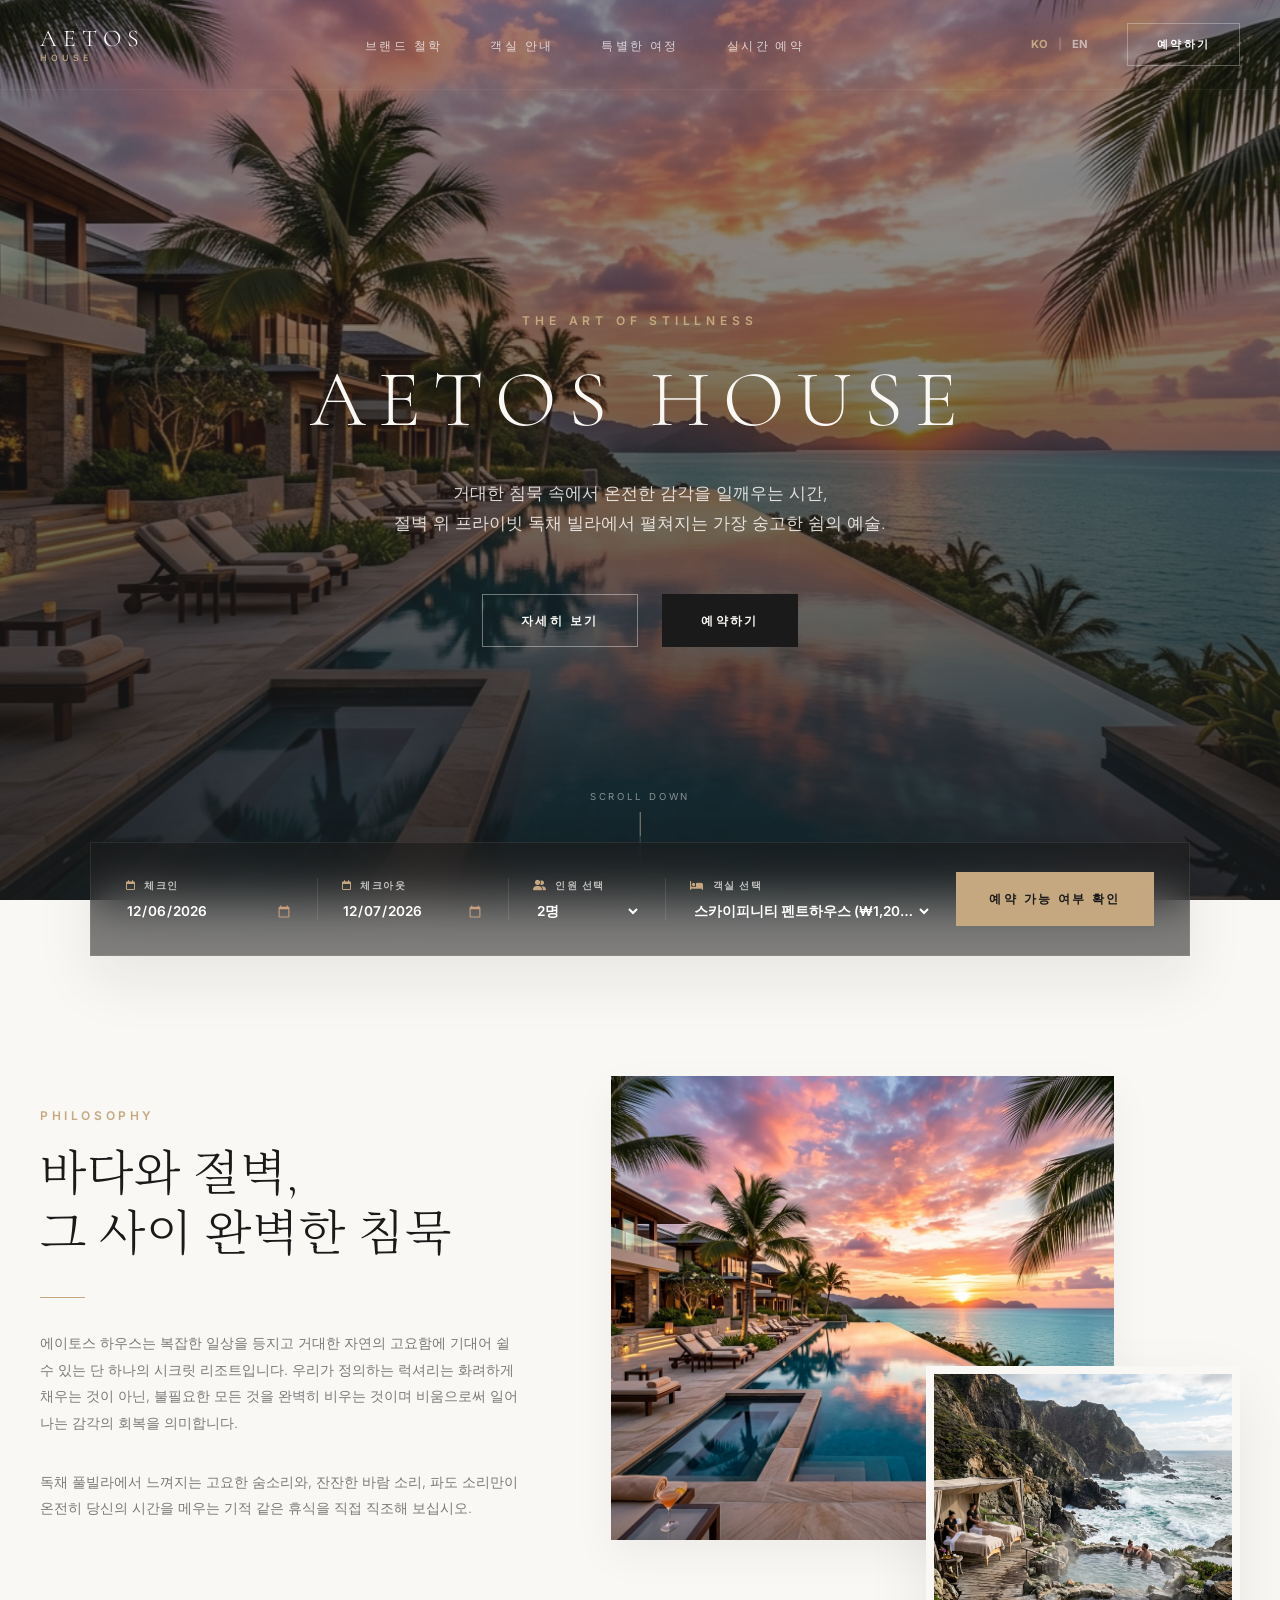
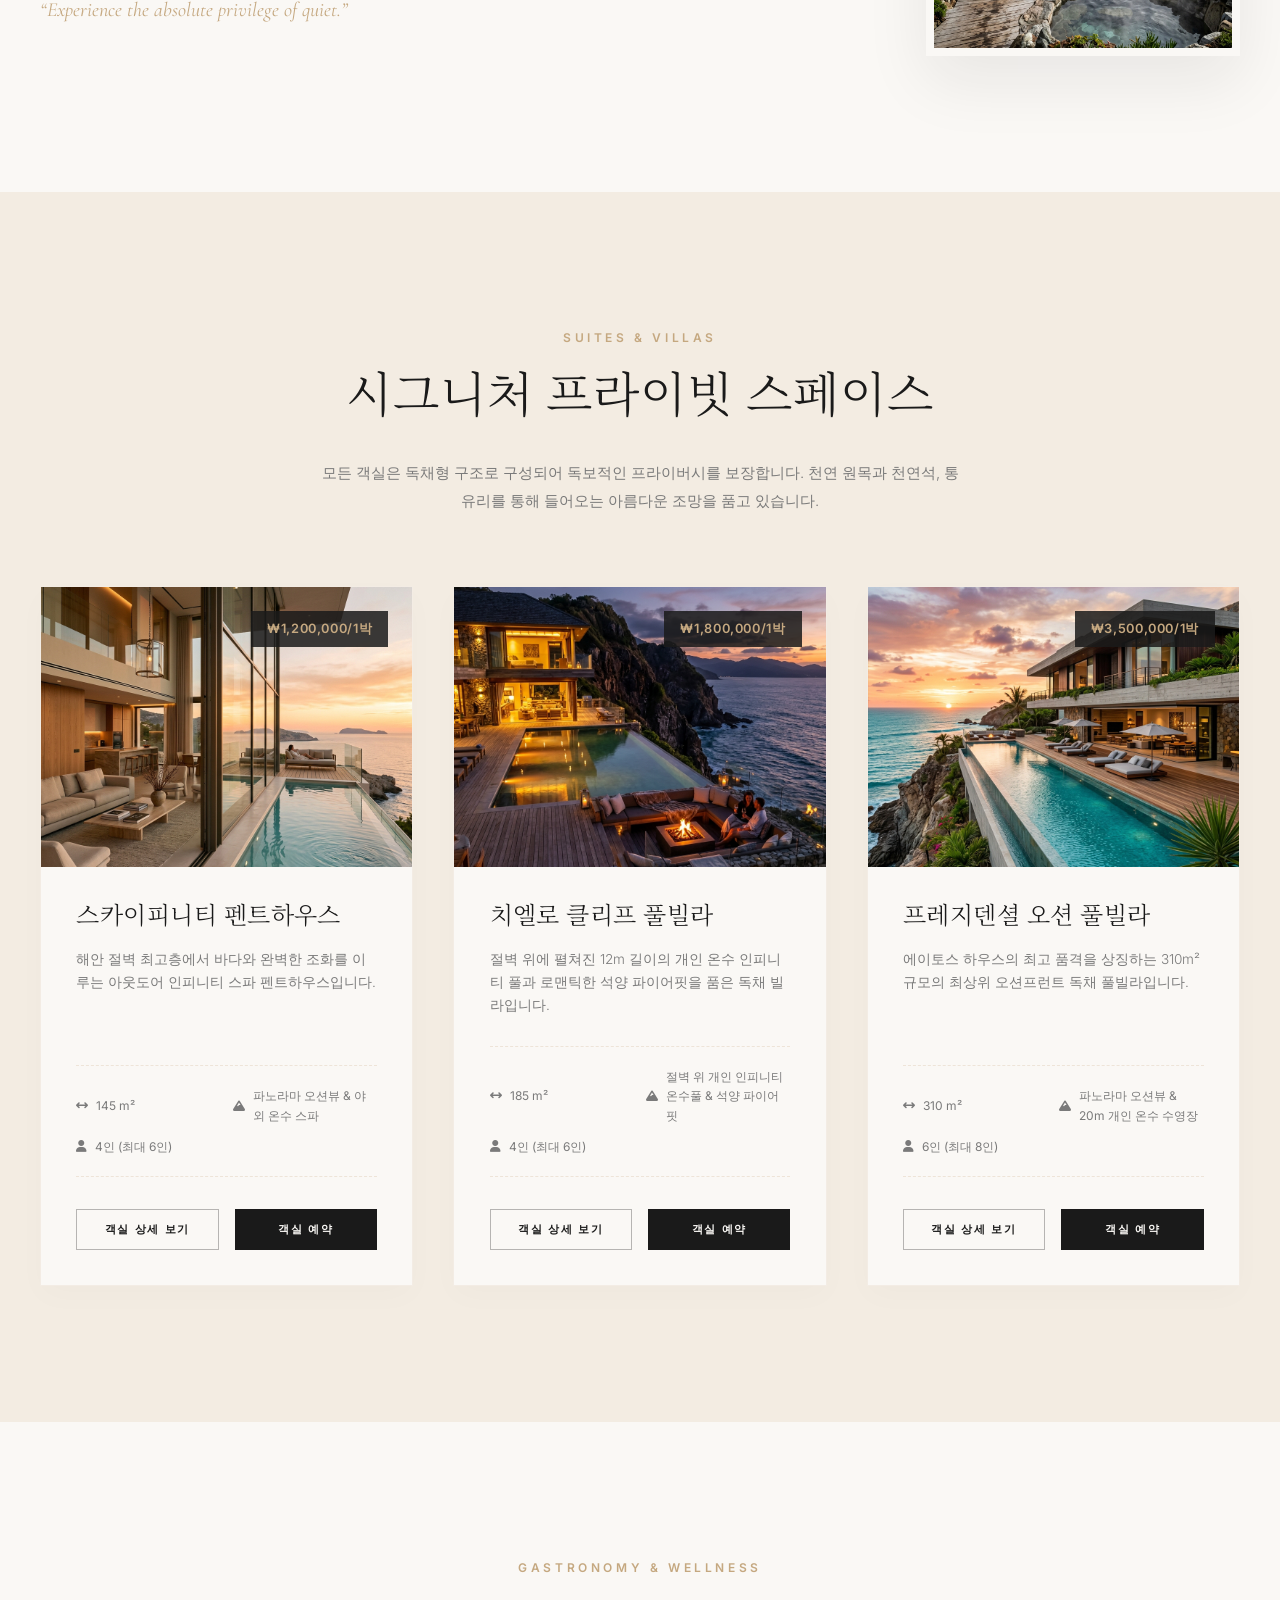
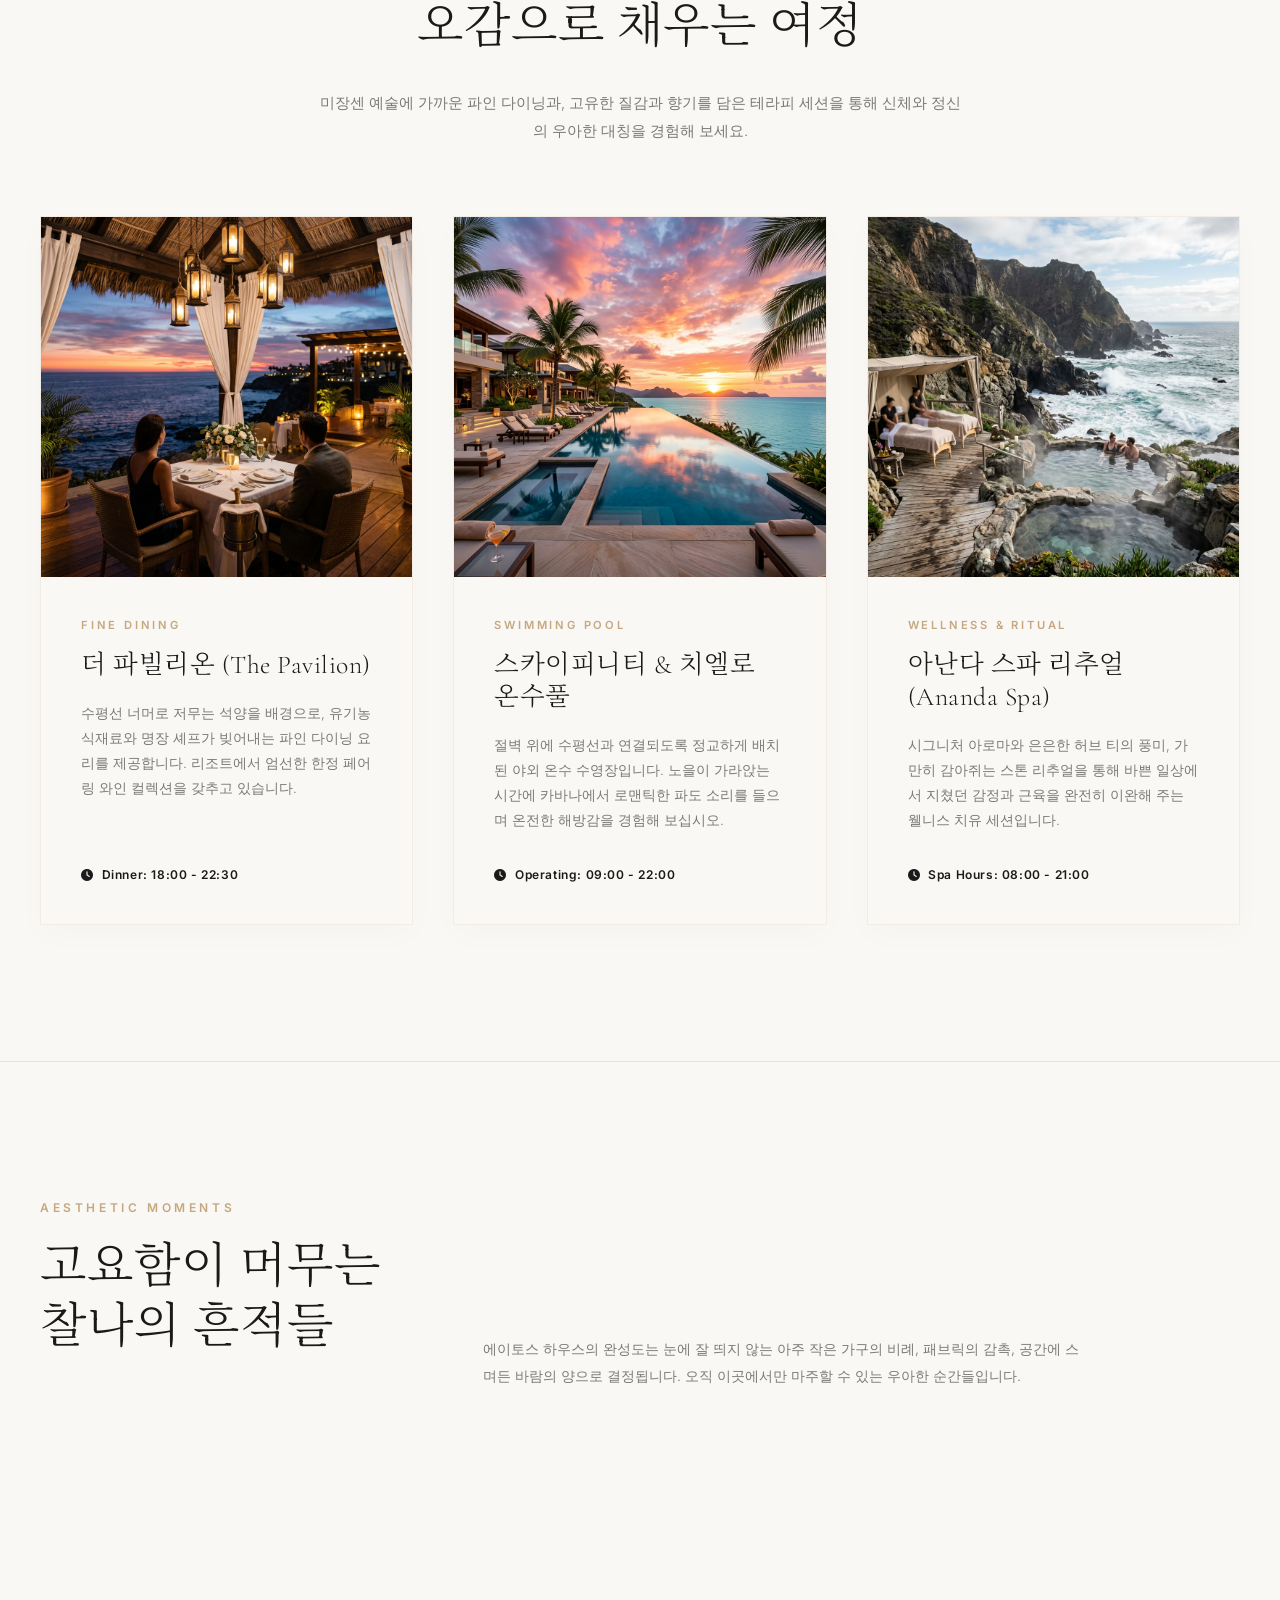
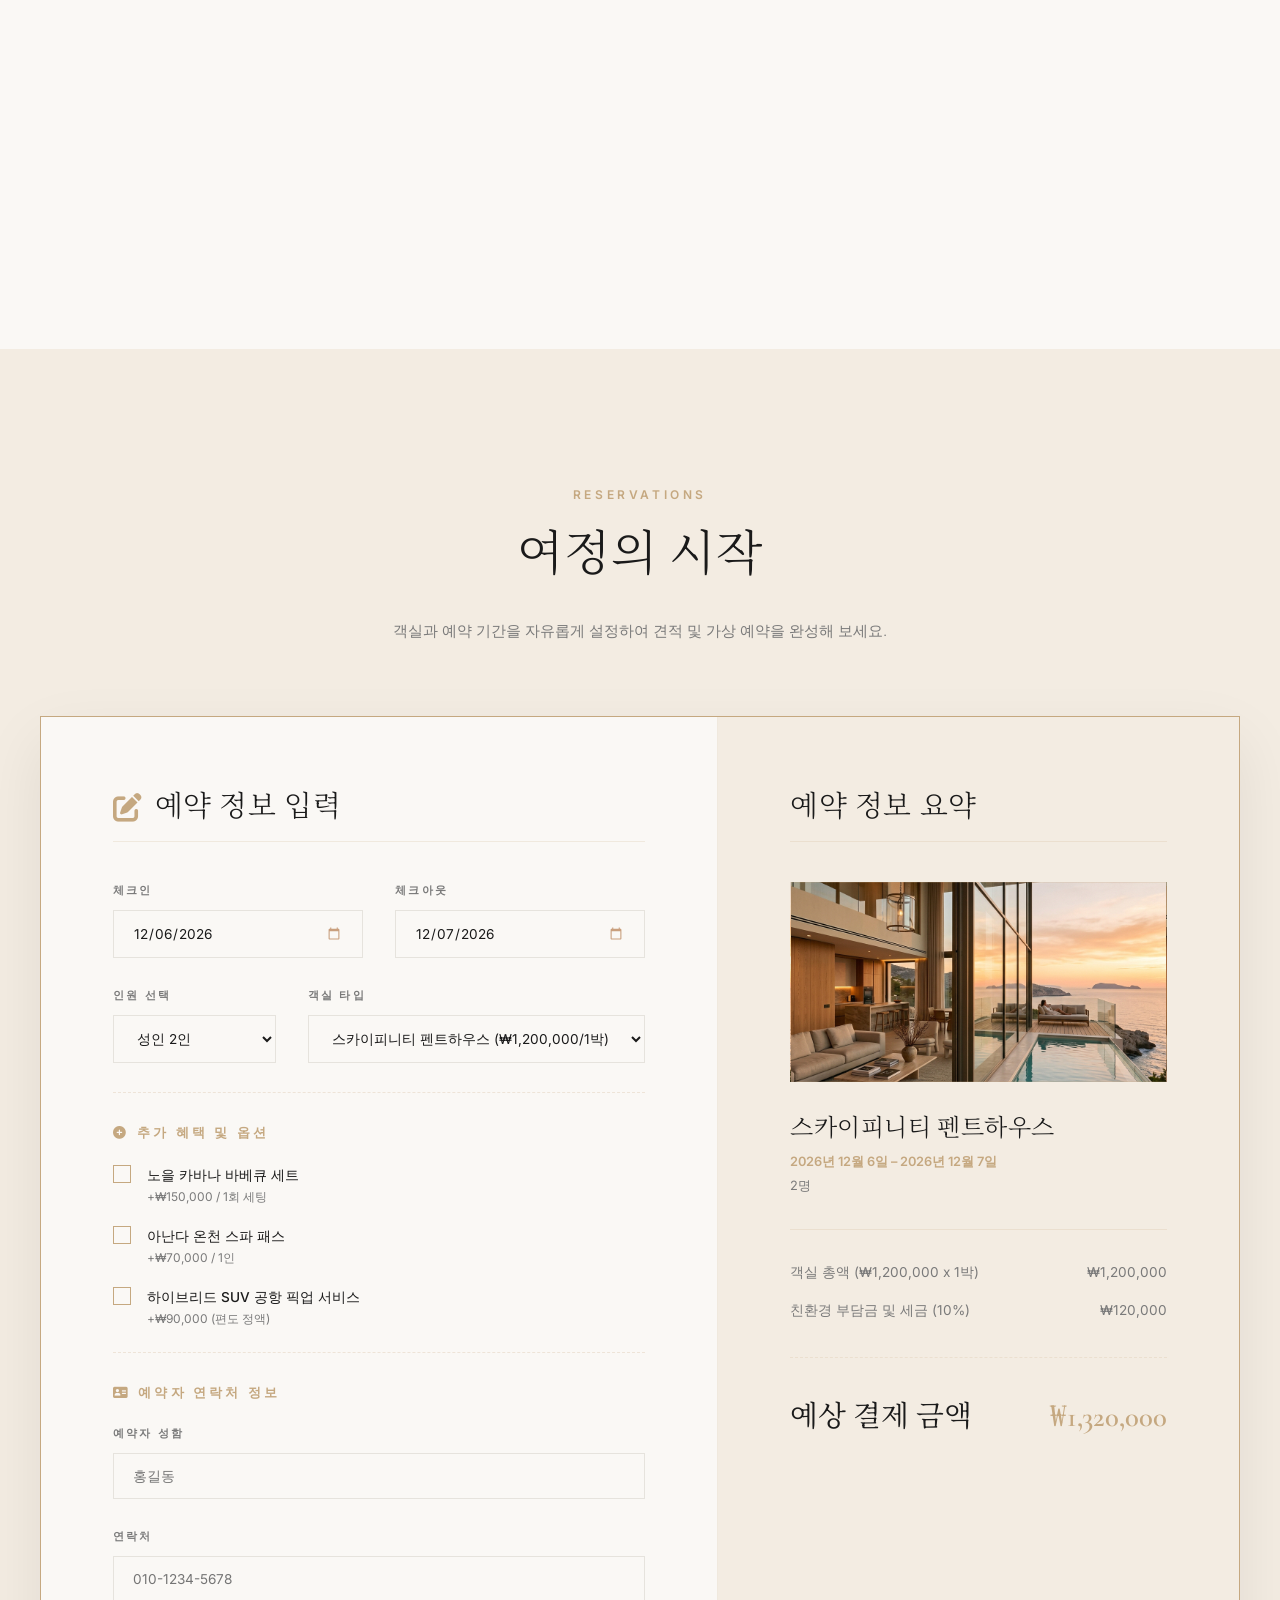
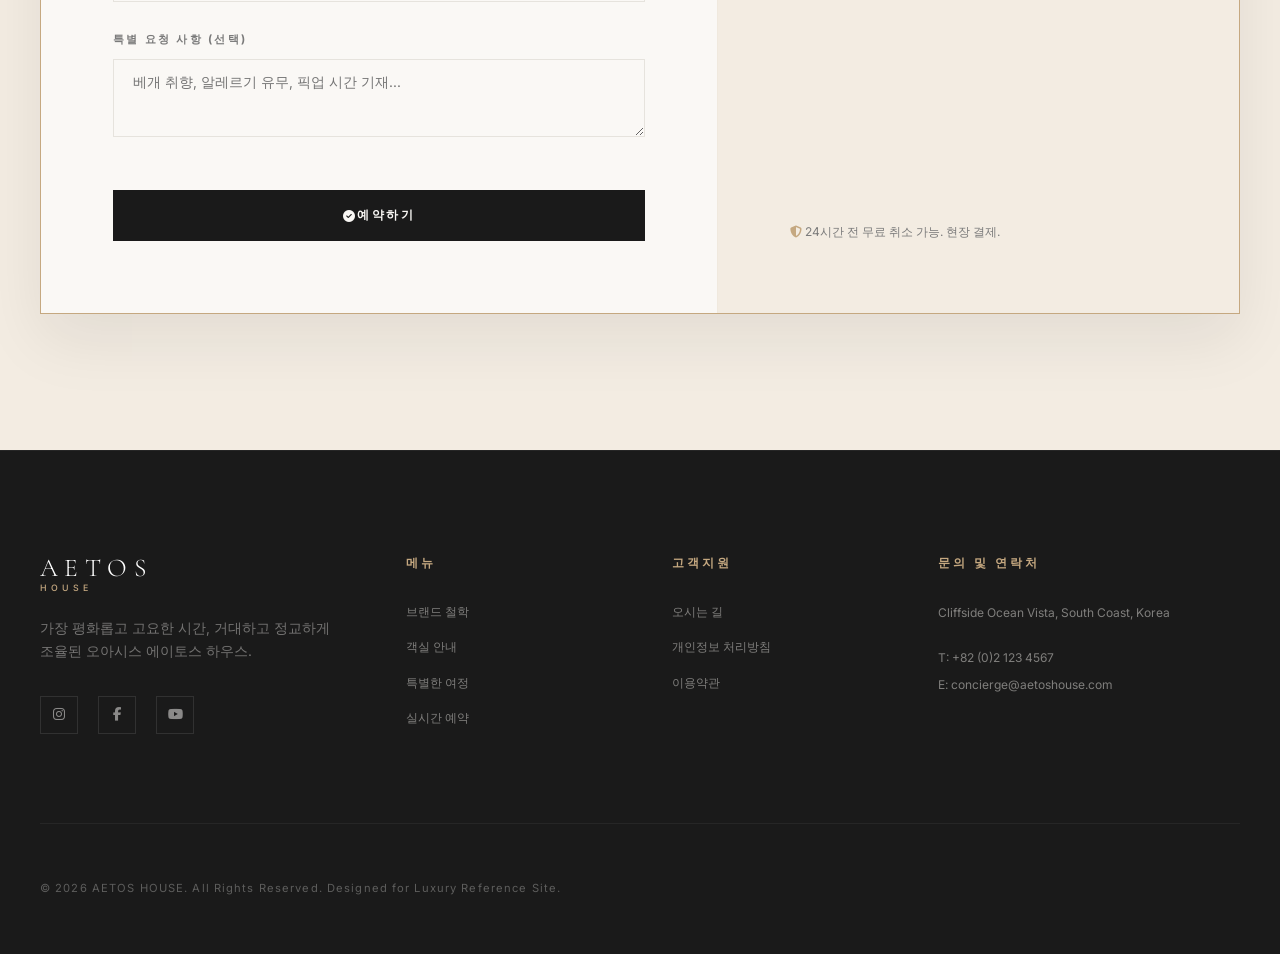
==== index.html @ 384c9c4a "feat: 에이토스 하우스 & 리조트 풀빌라 리뉴얼 소스 코드 업로드" ====
<!DOCTYPE html>
<html lang="ko">
<head>
    <meta charset="UTF-8">
    <meta name="viewport" content="width=device-width, initial-scale=1.0">
    <title>AETOS HOUSE — The Art of Stillness</title>
    
    <!-- Meta Descriptions for SEO -->
    <meta name="description" id="seo-meta-desc" content="바다와 절벽 사이 완벽한 고요를 담은 리조트 에이토스 하우스. 프라이빗 온수 인피니티 풀빌라에서 당신만의 특별한 힐링 여정을 계획해 보세요.">
    <meta name="keywords" content="에이토스 하우스, aetos house, 풀빌라 리조트, 오션뷰 펜션, 인피니티 풀빌라, 온수 수영장, 감성 리조트, 스파 리조트">
    
    <!-- Open Graph Meta Tags -->
    <meta property="og:title" id="og-title-tag" content="AETOS HOUSE — The Art of Stillness">
    <meta property="og:description" id="og-desc-tag" content="거대한 침묵 속에서 온전한 감각을 일깨우는 시간, 절벽 위 프라이빗 독채 풀빌라에서 펼쳐지는 가장 숭고한 쉼의 예술.">
    <meta property="og:type" content="website">
    <meta property="og:image" content="assets/hero.png">
    
    <!-- Google Fonts: Cormorant Garamond (luxury serif), Noto Serif KR (elegant Korean serif), Inter (sharp UI sans-serif) -->
    <link rel="preconnect" href="https://fonts.googleapis.com">
    <link rel="preconnect" href="https://fonts.gstatic.com" crossorigin>
    <link href="https://fonts.googleapis.com/css2?family=Cormorant+Garamond:ital,wght@0,300;0,400;0,500;0,600;1,300;1,400&family=Noto+Serif+KR:wght@200;300;400;500;600&family=Inter:wght@300;400;500;600;700&display=swap" rel="stylesheet">
    
    <!-- FontAwesome for Icons -->
    <link rel="stylesheet" href="https://cdnjs.cloudflare.com/ajax/libs/font-awesome/6.5.1/css/all.min.css">
    
    <!-- External stylesheet -->
    <link rel="stylesheet" href="styles.css">
</head>
<body class="bg-pearl text-charcoal font-sans overflow-x-hidden">
    
    <!-- Floating Luxury Header (GNB) -->
    <header id="main-header" class="header">
        <div class="header-container">
            <!-- Brand Logo -->
            <a href="#" class="logo-link" id="nav-logo">
                <span class="logo-text-top">AETOS</span>
                <span class="logo-text-bottom">HOUSE</span>
            </a>
            
            <!-- Desktop Menu -->
            <nav class="nav-menu" id="nav-menu-desktop">
                <ul class="nav-list">
                    <li><a href="#philosophy" class="nav-link" id="link-about" data-i18n="nav-about">Philosophy</a></li>
                    <li><a href="#suites" class="nav-link" id="link-rooms" data-i18n="nav-rooms">Suites & Villas</a></li>
                    <li><a href="#experiences" class="nav-link" id="link-experiences" data-i18n="nav-experiences">Experiences</a></li>
                    <li><a href="#booking" class="nav-link" id="link-reserve" data-i18n="nav-reserve">Reservations</a></li>
                </ul>
            </nav>
            
            <!-- Header CTA & Hamburger -->
            <div class="header-cta">
                <!-- Language Switcher Desktop -->
                <div class="lang-switcher">
                    <button class="lang-btn active" data-lang="ko">KO</button>
                    <span class="lang-divider">|</span>
                    <button class="lang-btn" data-lang="en">EN</button>
                </div>
                
                <a href="#booking" class="btn btn-outline" id="header-book-btn" data-i18n="btn-book">Book Now</a>
                
                <button class="mobile-toggle-btn" id="mobile-menu-toggle" aria-label="Toggle navigation menu">
                    <span class="bar"></span>
                    <span class="bar"></span>
                    <span class="bar"></span>
                </button>
            </div>
        </div>
    </header>

    <!-- Mobile Navigation Drawer Overlay -->
    <div class="mobile-menu-overlay" id="mobile-menu-overlay">
        <button class="mobile-close-btn" id="mobile-menu-close" aria-label="Close menu">&times;</button>
        <nav class="mobile-nav">
            <ul class="mobile-nav-list">
                <li><a href="#philosophy" class="mobile-nav-link" data-i18n="nav-about">Philosophy</a></li>
                <li><a href="#suites" class="mobile-nav-link" data-i18n="nav-rooms">Suites & Villas</a></li>
                <li><a href="#experiences" class="mobile-nav-link" data-i18n="nav-experiences">Experiences</a></li>
                <li><a href="#booking" class="mobile-nav-link" data-i18n="nav-reserve">Reservations</a></li>
            </ul>
            <div class="mobile-menu-footer">
                <!-- Language Switcher Mobile -->
                <div class="lang-switcher margin-bottom-md">
                    <button class="lang-btn active" data-lang="ko">KO</button>
                    <span class="lang-divider">|</span>
                    <button class="lang-btn" data-lang="en">EN</button>
                </div>
                <a href="#booking" class="btn btn-primary btn-full" id="mobile-book-btn" data-i18n="btn-book">Book Now</a>
                <p class="mobile-contact-info">concierge@aetoshouse.com<br>+82 (0)2 123 4567</p>
            </div>
        </nav>
    </div>

    <main>
        <!-- Hero Section -->
        <section id="hero" class="hero-section">
            <div class="hero-bg-wrapper">
                <video autoplay loop muted playsinline poster="assets/hero.png" class="hero-video" id="hero-bg-video">
                    <source src="assets/video.mp4" type="video/mp4">
                </video>
                <div class="hero-overlay"></div>
            </div>
            <div class="hero-content text-center reveal">
                <span class="hero-tagline" data-i18n="hero-tagline">The Art of Stillness</span>
                <h1 class="hero-title" id="main-title" data-i18n="hero-title">AETOS HOUSE</h1>
                <p class="hero-subtitle" data-i18n="hero-subtitle">거대한 침묵 속에서 온전한 감각을 일깨우는 시간,<br>절벽 위 프라이빗 독채 빌라에서 펼쳐지는 가장 숭고한 쉼의 예술.</p>
                <div class="hero-actions">
                    <a href="#philosophy" class="btn btn-outline" id="hero-explore-btn" data-i18n="hero-explore">Explore</a>
                    <a href="#booking" class="btn btn-primary" id="hero-book-btn" data-i18n="btn-book">Book Now</a>
                </div>
            </div>

            <!-- Quick Booking Bar (Glassmorphic) -->
            <div class="quick-booking-bar reveal delay-2">
                <form id="quick-booking-form" class="quick-booking-form">
                    <div class="booking-field">
                        <label for="quick-checkin"><i class="fa-regular fa-calendar"></i> <span data-i18n="label-checkin">Check-in</span></label>
                        <input type="date" id="quick-checkin" required>
                    </div>
                    <div class="booking-field border-left">
                        <label for="quick-checkout"><i class="fa-regular fa-calendar"></i> <span data-i18n="label-checkout">Check-out</span></label>
                        <input type="date" id="quick-checkout" required>
                    </div>
                    <div class="booking-field border-left">
                        <label for="quick-guests"><i class="fa-solid fa-user-group"></i> <span data-i18n="label-guests">Guests</span></label>
                        <select id="quick-guests">
                            <option value="1">1 Guest</option>
                            <option value="2" selected>2 Guests</option>
                            <option value="3">3 Guests</option>
                            <option value="4">4 Guests</option>
                        </select>
                    </div>
                    <div class="booking-field border-left">
                        <label for="quick-room"><i class="fa-solid fa-bed"></i> <span data-i18n="label-room-select">Select Suite</span></label>
                        <select id="quick-room">
                            <!-- Populated dynamically via app.js -->
                        </select>
                    </div>
                    <button type="submit" class="btn btn-gold btn-booking" id="quick-booking-submit">
                        <span data-i18n="btn-check-avail">Check Availability</span>
                    </button>
                </form>
            </div>
            
            <!-- Scroll Down Indicator -->
            <div class="hero-scroll-indicator">
                <span data-i18n="scroll-down">Scroll Down</span>
                <div class="scroll-line">
                    <div class="scroll-bounce"></div>
                </div>
            </div>
        </section>

        <!-- Brand Philosophy Section -->
        <section id="philosophy" class="section philosophy-section">
            <div class="container">
                <div class="grid-2-col-asymmetric">
                    <!-- Text Column -->
                    <div class="about-text reveal">
                        <span class="section-tag" data-i18n="about-tag">Philosophy</span>
                        <h2 class="section-title" data-i18n="about-title">바다와 절벽,<br>그 사이 완벽한 침묵</h2>
                        <div class="section-divider"></div>
                        <p class="about-desc" data-i18n="about-desc1">
                            에이토스 하우스는 복잡한 일상을 등지고 거대한 자연의 고요함에 기대어 쉴 수 있는 단 하나의 시크릿 리조트입니다. 우리가 정의하는 럭셔리는 화려하게 채우는 것이 아닌, 불필요한 모든 것을 완벽히 비우는 것이며 비움으로써 일어나는 감각의 회복을 의미합니다.
                        </p>
                        <p class="about-desc" data-i18n="about-desc2">
                            독채 풀빌라에서 느껴지는 고요한 숨소리와, 잔잔한 바람 소리, 파도 소리만이 온전히 당신의 시간을 메우는 기적 같은 휴식을 직접 직조해 보십시오.
                        </p>
                        <div class="pt-4">
                            <span class="philosophical-quote" data-i18n="philosophical-quote">“Experience the absolute privilege of quiet.”</span>
                        </div>
                    </div>
                    
                    <!-- Visual Stack Column -->
                    <div class="about-visual reveal delay-2">
                        <div class="asymmetric-image-grid">
                            <div class="asymmetric-img-main" style="background-image: url('assets/hero.png');" aria-label="Aetos House Ocean Pool View"></div>
                            <div class="asymmetric-img-sub" style="background-image: url('assets/spa.png');" aria-label="Aetos House Ritual Tub"></div>
                        </div>
                    </div>
                </div>
            </div>
        </section>

        <!-- Suites & Villas Showcase Section -->
        <section id="suites" class="section suites-section">
            <div class="container">
                <div class="section-header text-center reveal">
                    <span class="section-tag" data-i18n="rooms-tag">Suites & Villas</span>
                    <h2 class="section-title" data-i18n="rooms-title">시그니처 프라이빗 스페이스</h2>
                    <p class="section-subtitle" data-i18n="rooms-subtitle">모든 객실은 독채형 구조로 구성되어 독보적인 프라이버시를 보장합니다. 천연 원목과 천연석, 통유리를 통해 들어오는 아름다운 조망을 품고 있습니다.</p>
                </div>
                
                <div class="grid-3-col reveal delay-2" id="rooms-cards-grid">
                    <!-- Room Cards are rendered dynamically in app.js depending on language selection -->
                </div>
            </div>
        </section>

        <!-- Room Detail Modal -->
        <div class="modal-overlay" id="room-modal">
            <div class="modal-card">
                <button class="modal-close-btn" id="room-modal-close" aria-label="Close modal">&times;</button>
                <div class="modal-grid">
                    <div class="modal-visual" id="modal-room-image"></div>
                    <div class="modal-content">
                        <div class="modal-header">
                            <span class="modal-tag" data-i18n="modal-tag">객실 세부 정보</span>
                            <h3 class="modal-title" id="modal-room-name">스위트 이름</h3>
                            <div class="modal-price" id="modal-room-price">KRW 0 / Night</div>
                        </div>
                        <div class="modal-body">
                            <p class="modal-description" id="modal-room-desc">객실 상세 설명...</p>
                            
                            <h4 class="modal-subheading" data-i18n="modal-subhead-specs">객실 사양</h4>
                            <div class="modal-specs-grid">
                                <div class="spec-item"><span class="spec-label" data-i18n="spec-size">크기:</span> <span id="modal-room-size">0 m²</span></div>
                                <div class="spec-item"><span class="spec-label" data-i18n="spec-view">전망:</span> <span id="modal-room-view">오션뷰</span></div>
                                <div class="spec-item"><span class="spec-label" data-i18n="spec-occ">최대 인원:</span> <span id="modal-room-occupancy">2인</span></div>
                                <div class="spec-item"><span class="spec-label" data-i18n="spec-beds">침대:</span> <span id="modal-room-beds">킹베드 1개</span></div>
                            </div>

                            <h4 class="modal-subheading" data-i18n="modal-subhead-amenities">기본 포함 어메니티</h4>
                            <ul class="modal-amenities-list" id="modal-room-amenities">
                                <!-- Dynamic Amenities -->
                            </ul>
                        </div>
                        <div class="modal-footer">
                            <button class="btn btn-outline" id="modal-close-action" data-i18n="btn-back-list">목록으로</button>
                            <button class="btn btn-primary" id="modal-book-action" data-i18n="btn-select-book">선택 및 예약</button>
                        </div>
                    </div>
                </div>
            </div>
        </div>

        <!-- Dining & Wellness (Experiences) Section -->
        <section id="experiences" class="section experiences-section">
            <div class="container">
                <div class="section-header text-center reveal">
                    <span class="section-tag" data-i18n="exp-tag">Gastronomy & Wellness</span>
                    <h2 class="section-title" data-i18n="exp-title">오감으로 채우는 여정</h2>
                    <p class="section-subtitle" data-i18n="exp-subtitle">미장센 예술에 가까운 파인 다이닝과, 고유한 질감과 향기를 담은 테라피 세션을 통해 신체와 정신의 우아한 대칭을 경험해 보세요.</p>
                </div>
                
                <div class="grid-3-col reveal delay-2">
                    <!-- Experience 1: Fine Dining -->
                    <div class="experience-card">
                        <div class="experience-img-wrapper">
                            <div class="experience-img" style="background-image: url('assets/dining.png');"></div>
                        </div>
                        <div class="experience-content">
                            <span class="exp-tag" data-i18n="exp1-tag">Fine Dining</span>
                            <h3 class="exp-title" data-i18n="exp1-title">더 파빌리온 (The Pavilion)</h3>
                            <p class="exp-desc" data-i18n="exp1-desc">수평선 너머로 저무는 석양을 배경으로, 유기농 식재료와 명장 셰프가 빚어내는 파인 다이닝 요리를 제공합니다. 리조트에서 엄선한 한정 페어링 와인 컬렉션을 갖추고 있습니다.</p>
                            <span class="exp-detail"><i class="fa-solid fa-clock"></i> <span data-i18n="exp1-hours">Dinner: 18:00 - 22:30</span></span>
                        </div>
                    </div>

                    <!-- Experience 2: Outdoor Heated Pool -->
                    <div class="experience-card">
                        <div class="experience-img-wrapper">
                            <div class="experience-img" style="background-image: url('assets/hero.png');"></div>
                        </div>
                        <div class="experience-content">
                            <span class="exp-tag" data-i18n="exp2-tag">SWIMMING POOL</span>
                            <h3 class="exp-title" data-i18n="exp2-title">스카이피니티 & 치엘로 온수풀</h3>
                            <p class="exp-desc" data-i18n="exp2-desc">절벽 위에 수평선과 연결되도록 정교하게 배치된 heated 야외 온수 수영장입니다. 노을이 가라앉는 시간에 카바나에서 로맨틱한 파도 소리를 들으며 온전한 해방감을 경험해 보십시오.</p>
                            <span class="exp-detail"><i class="fa-solid fa-clock"></i> <span data-i18n="exp2-hours">Operating: 09:00 - 22:00</span></span>
                        </div>
                    </div>

                    <!-- Experience 3: Wellness Spa -->
                    <div class="experience-card">
                        <div class="experience-img-wrapper">
                            <div class="experience-img" style="background-image: url('assets/spa.png');"></div>
                        </div>
                        <div class="experience-content">
                            <span class="exp-tag" data-i18n="exp3-tag">Wellness & Ritual</span>
                            <h3 class="exp-title" data-i18n="exp3-title">아난다 스파 리추얼 (Ananda Spa)</h3>
                            <p class="exp-desc" data-i18n="exp3-desc">시그니처 아로마와 은은한 허브 티의 풍미, 가만히 감아쥐는 스톤 리추얼을 통해 바쁜 일상에서 지쳤던 감정과 근육을 완전히 이완해 주는 웰니스 치유 세션입니다.</p>
                            <span class="exp-detail"><i class="fa-solid fa-clock"></i> <span data-i18n="exp3-hours">Spa Hours: 08:00 - 21:00</span></span>
                        </div>
                    </div>
                </div>
            </div>
        </section>

        <!-- Brand Aesthetic Grid -->
        <section class="section aesthetic-section">
            <div class="container">
                <div class="grid-2-col-header reveal">
                    <div>
                        <span class="section-tag" data-i18n="aest-tag">Aesthetic Moments</span>
                        <h3 class="section-title font-serif font-light" data-i18n="aest-title">고요함이 머무는 찰나의 흔적들</h3>
                    </div>
                    <div>
                        <p class="aesthetic-header-desc" data-i18n="aest-desc">
                            에이토스 하우스의 완성도는 눈에 잘 띄지 않는 아주 작은 가구의 비례, 패브릭의 감촉, 공간에 스며든 바람의 양으로 결정됩니다. 오직 이곳에서만 마주할 수 있는 우아한 순간들입니다.
                        </p>
                    </div>
                </div>

                <div class="aesthetic-grid reveal">
                    <div class="aesthetic-img-item" style="background-image: url('https://images.unsplash.com/photo-1513694203232-719a280e022f?auto=format&fit=crop&w=500&q=80');" aria-label="Linen Details"></div>
                    <div class="aesthetic-img-item offset-y" style="background-image: url('https://images.unsplash.com/photo-1507652313519-d4e9174996dd?auto=format&fit=crop&w=500&q=80');" aria-label="Calm stone pool surface"></div>
                    <div class="aesthetic-img-item" style="background-image: url('https://images.unsplash.com/photo-1615485290382-441e4d049cb5?auto=format&fit=crop&w=500&q=80');" aria-label="Warm organic ceramics"></div>
                    <div class="aesthetic-img-item offset-y" style="background-image: url('https://images.unsplash.com/photo-1540555700478-4be289fbecef?auto=format&fit=crop&w=500&q=80');" aria-label="Golden light casting shadows"></div>
                </div>
            </div>
        </section>

        <!-- Reservation Simulator Section -->
        <section id="reservation" class="section reservation-section">
            <div class="container">
                <div class="section-header text-center reveal">
                    <span class="section-tag" data-i18n="reserve-tag">Reservations</span>
                    <h2 class="section-title" data-i18n="reserve-title">여정의 시작</h2>
                    <p class="section-subtitle" data-i18n="reserve-subtitle">객실과 예약 기간을 자유롭게 설정하여 견적 및 가상 예약을 완성해 보세요.</p>
                </div>

                <div class="reservation-card reveal delay-2">
                    <div class="reservation-grid" id="booking-flow-container">
                        <!-- Left Side Form -->
                        <div class="booking-form-pane">
                            <h3 class="pane-title"><i class="fa-solid fa-pen-to-square"></i> <span data-i18n="form-title">예약 정보 입력</span></h3>
                            <form id="main-booking-form">
                                <div class="form-row">
                                    <div class="form-group">
                                        <label for="book-checkin" data-i18n="label-checkin">Check-in Date</label>
                                        <input type="date" id="book-checkin" required>
                                    </div>
                                    <div class="form-group">
                                        <label for="book-checkout" data-i18n="label-checkout">Check-out Date</label>
                                        <input type="date" id="book-checkout" required>
                                    </div>
                                </div>
                                <div class="form-row">
                                    <div class="form-group">
                                        <label for="book-guests" data-i18n="label-guests">Guests Count</label>
                                        <select id="book-guests">
                                            <!-- Dynamically populated in app.js -->
                                        </select>
                                    </div>
                                    <div class="form-group">
                                        <label for="book-room" data-i18n="label-room-type">Suites Option</label>
                                        <select id="book-room">
                                            <!-- Dynamically populated in app.js -->
                                        </select>
                                    </div>
                                </div>

                                <hr class="form-divider">
                                
                                <h4 class="form-section-title"><i class="fa-solid fa-circle-plus"></i> <span data-i18n="form-subhead-addons">추가 혜택 및 옵션</span></h4>
                                <div class="enhancements-list">
                                    <label class="checkbox-container">
                                        <input type="checkbox" id="add-dining" value="150"> <!-- Cabana BBQ flat 150,000 KRW -->
                                        <span class="checkmark"></span>
                                        <div>
                                            <span class="enhance-name" data-i18n="addon-dining-name">노을 카바나 바베큐 세트</span>
                                            <span class="enhance-price" data-i18n="addon-dining-price">+₩150,000 / 1회 세팅</span>
                                        </div>
                                    </label>
                                    <label class="checkbox-container">
                                        <input type="checkbox" id="add-spa" value="70"> <!-- Spa pass 70,000 KRW per guest -->
                                        <span class="checkmark"></span>
                                        <div>
                                            <span class="enhance-name" data-i18n="addon-spa-name">아난다 온천 스파 패스</span>
                                            <span class="enhance-price" data-i18n="addon-spa-price">+₩70,000 / 1인</span>
                                        </div>
                                    </label>
                                    <label class="checkbox-container">
                                        <input type="checkbox" id="add-transfer" value="90"> <!-- Transfer 90,000 KRW flat -->
                                        <span class="checkmark"></span>
                                        <div>
                                            <span class="enhance-name" data-i18n="addon-transfer-name">하이브리드 SUV 공항 픽업 서비스</span>
                                            <span class="enhance-price" data-i18n="addon-transfer-price">+₩90,000 (편도 정액)</span>
                                        </div>
                                    </label>
                                </div>

                                <hr class="form-divider">

                                <h4 class="form-section-title"><i class="fa-solid fa-address-card"></i> <span data-i18n="form-subhead-contact">예약자 연락처 정보</span></h4>
                                <div class="form-group">
                                    <label for="book-name" data-i18n="label-name">Contact Name</label>
                                    <input type="text" id="book-name" placeholder="홍길동" required>
                                </div>
                                <div class="form-group">
                                    <label for="book-phone" data-i18n="label-phone">Phone Number</label>
                                    <input type="tel" id="book-phone" placeholder="010-1234-5678" required>
                                </div>
                                <div class="form-group">
                                    <label for="book-requests" data-i18n="label-requests">Special Requests (Optional)</label>
                                    <textarea id="book-requests" rows="3" placeholder="알레르기 유무, 픽업 시간 기재..."></textarea>
                                </div>
                                
                                <button type="submit" class="btn btn-primary btn-full margin-top-md" id="booking-submit-btn">
                                    <i class="fa-solid fa-circle-check"></i> <span data-i18n="btn-request-book">Confirm Reservation Stay</span>
                                </button>
                            </form>
                        </div>
                        
                        <!-- Right Side Summary Card -->
                        <div class="booking-summary-pane" id="booking-summary-panel">
                            <h3 class="pane-title" data-i18n="summary-title">예약 정보 요약</h3>
                            <div class="summary-room-preview" id="summary-room-img" style="background-image: url('assets/room1.png');"></div>
                            
                            <div class="summary-details">
                                <h4 class="summary-room-name" id="summary-room-title">스위트 이름</h4>
                                <p class="summary-dates" id="summary-display-dates">체크인 및 체크아웃 날짜를 선택해 주세요</p>
                                <p class="summary-guests" id="summary-display-guests">2명</p>
                            </div>

                            <hr class="summary-divider">

                            <div class="pricing-breakdown font-sans font-light">
                                <div class="price-row">
                                    <span id="price-label-nights">객실 총액 (₩3,500,000 x 1박)</span>
                                    <span id="price-value-nights">₩3,500,000</span>
                                </div>
                                <div class="price-row" id="row-dining-cost" style="display: none;">
                                    <span data-i18n="addon-dining-short">노을 카바나 바베큐</span>
                                    <span id="val-dining-cost">₩0</span>
                                </div>
                                <div class="price-row" id="row-spa-cost" style="display: none;">
                                    <span data-i18n="addon-spa-short">아난다 스파 패스</span>
                                    <span id="val-spa-cost">₩0</span>
                                </div>
                                <div class="price-row" id="row-transfer-cost" style="display: none;">
                                    <span data-i18n="addon-transfer-short">공항 SUV 서비스</span>
                                    <span id="val-transfer-cost">₩0</span>
                                </div>
                                <div class="price-row">
                                    <span data-i18n="summary-tax-label">Eco-Resort Levy & Tax (10%)</span>
                                    <span id="price-value-tax">₩350,000</span>
                                </div>
                                <hr class="summary-divider-sub">
                                <div class="price-row total-row">
                                    <span data-i18n="summary-total-label">Estimated Total Price</span>
                                    <span id="price-value-total">₩3,850,000</span>
                                </div>
                            </div>
                            
                            <div class="summary-footer-notice">
                                <p><i class="fa-solid fa-shield-halved"></i> <span data-i18n="summary-cancel-policy">24시간 전 무료 취소 가능. 현장 결제.</span></p>
                            </div>
                        </div>
                    </div>

                    <!-- Loader View -->
                    <div class="booking-loading-pane" id="booking-loading-panel" style="display: none;">
                        <div class="spinner-container">
                            <div class="spa-spinner"></div>
                            <h3 class="loading-message" data-i18n="load-title">객실 예약 가능 여부 확인 중...</h3>
                            <p class="loading-desc" data-i18n="load-desc">에이토스 하우스의 최고급 친환경 안식처를 확보하고 있습니다.</p>
                        </div>
                    </div>

                    <!-- Booking Success screen (Modal Ticket Style) -->
                    <div class="booking-success-pane" id="booking-success-panel" style="display: none;">
                        <div class="success-header text-center">
                            <div class="success-icon-wrapper">
                                <i class="fa-solid fa-hotel"></i>
                            </div>
                            <h3 class="success-title" data-i18n="success-title">RESERVATION CONFIRMED</h3>
                            <p class="success-subtitle" data-i18n="success-subtitle">고귀한 쉼의 여정이 확정되었습니다.</p>
                        </div>
                        
                        <div class="receipt-card">
                            <div class="receipt-header">
                                <div>
                                    <span class="receipt-label" data-i18n="receipt-code-label">CONFIRMATION CODE</span>
                                    <span class="receipt-code" id="receipt-conf-code">AURA-2983-V</span>
                                </div>
                                <div class="text-right">
                                    <span class="receipt-label" data-i18n="receipt-status-label">STATUS</span>
                                    <span class="receipt-badge" data-i18n="receipt-status-val">확정됨</span>
                                </div>
                            </div>
                            
                            <div class="receipt-details">
                                <div class="receipt-item">
                                    <span class="receipt-label" data-i18n="label-name">Contact Name</span>
                                    <span class="receipt-val" id="receipt-guest-name">홍길동</span>
                                </div>
                                <div class="receipt-item">
                                    <span class="receipt-label" data-i18n="receipt-room-label">SANCTUARY</span>
                                    <span class="receipt-val" id="receipt-room-name">프레지덴셜 풀빌라</span>
                                </div>
                                <div class="receipt-item">
                                    <span class="receipt-label" data-i18n="label-checkin">Check-in</span>
                                    <span class="receipt-val" id="receipt-checkin">2026-06-12</span>
                                </div>
                                <div class="receipt-item">
                                    <span class="receipt-label" data-i18n="label-checkout">Check-out</span>
                                    <span class="receipt-val" id="receipt-checkout">2026-06-15</span>
                                </div>
                            </div>

                            <hr class="receipt-divider">

                            <div class="receipt-financials">
                                <div class="receipt-row">
                                    <span data-i18n="receipt-price-label">Total Price</span>
                                    <span class="receipt-total-val" id="receipt-total-cost">₩3,850,000</span>
                                </div>
                                <p class="receipt-disclaimer" id="receipt-success-disclaimer">기재하신 연락처로 컨시어지가 24시간 이내에 직접 디테일 플래닝을 위해 개별 전화를 드립니다. 결제는 퇴실 시 진행됩니다.</p>
                            </div>
                        </div>

                        <div class="success-actions text-center">
                            <button class="btn btn-outline" id="success-reset-btn" data-i18n="btn-new-reserve">새로 예약하기</button>
                            <button class="btn btn-primary" id="success-download-btn"><i class="fa-solid fa-download"></i> <span data-i18n="btn-save-receipt">영수증 저장</span></button>
                        </div>
                    </div>
                </div>
            </div>
        </section>
    </main>

    <!-- Footer -->
    <footer id="footer" class="footer">
        <div class="container">
            <div class="footer-grid">
                <!-- Branding column -->
                <div class="footer-brand-col">
                    <a href="#" class="logo-link logo-footer">
                        <span class="logo-text-top">AETOS</span>
                        <span class="logo-text-bottom">HOUSE</span>
                    </a>
                    <p class="footer-tagline" data-i18n="footer-tagline">가장 평화롭고 고요한 시간, 거대하고 정교하게 조율된 오아시스 에이토스 하우스.</p>
                    <div class="social-links">
                        <a href="#" aria-label="Instagram"><i class="fa-brands fa-instagram"></i></a>
                        <a href="#" aria-label="Facebook"><i class="fa-brands fa-facebook-f"></i></a>
                        <a href="#" aria-label="YouTube"><i class="fa-brands fa-youtube"></i></a>
                    </div>
                </div>

                <!-- Quick links column -->
                <div class="footer-links-col">
                    <h4 class="footer-title" data-i18n="footer-explore-title">Navigations</h4>
                    <ul class="footer-links">
                        <li><a href="#philosophy" data-i18n="nav-about">Philosophy</a></li>
                        <li><a href="#suites" data-i18n="nav-rooms">Suites & Villas</a></li>
                        <li><a href="#experiences" data-i18n="nav-experiences">Experiences</a></li>
                        <li><a href="#booking" data-i18n="nav-reserve">Reservations</a></li>
                    </ul>
                </div>

                <!-- Info links column -->
                <div class="footer-links-col">
                    <h4 class="footer-title" data-i18n="footer-info-title">Information</h4>
                    <ul class="footer-links">
                        <li><a href="#" data-i18n="policy-directions">오시는 길</a></li>
                        <li><a href="#" data-i18n="policy-privacy">개인정보 처리방침</a></li>
                        <li><a href="#" data-i18n="policy-terms">이용약관</a></li>
                    </ul>
                </div>

                <!-- Contact Info column -->
                <div class="footer-contact-col">
                    <h4 class="footer-title" data-i18n="footer-contact-title">Location & Contact</h4>
                    <address class="footer-address">
                        Cliffside Ocean Vista, South Coast, Korea
                    </address>
                    <p class="footer-tel">T: +82 (0)2 123 4567</p>
                    <p class="footer-email">E: concierge@aetoshouse.com</p>
                </div>
            </div>

            <hr class="footer-divider">

            <div class="footer-bottom">
                <p class="copyright" data-i18n="footer-copyright">© 2026 AETOS HOUSE. All Rights Reserved. Designed for Luxury Reference Site.</p>
            </div>
        </div>
    </footer>

    <!-- External script -->
    <script src="app.js"></script>
</body>
</html>
---- styles.css ----
/* ==========================================================================
   Design Tokens & CSS Variables (Aetos House Aesthetic)
   ========================================================================== */
:root {
    /* Color Palette */
    --color-primary-dark: #1a1a1a;     /* Elegant Charcoal Black */
    --color-primary-medium: #c5a880;   /* Signature Sand Gold */
    --color-primary-light: #faf8f5;    /* Pristine Pearl White */
    --color-gold: #c5a880;
    --color-gold-hover: #b0936c;
    --color-obsidian: #1a1a1a;
    --color-clay: #f3ece2;             /* Earthy warm clay */
    --color-white: #ffffff;
    --color-grey-light: #e6e3dd;
    --color-grey-medium: #7a7a7a;
    --color-red: #a94442;

    /* Typography */
    --font-serif: 'Cormorant Garamond', 'Noto Serif KR', Georgia, serif;
    --font-sans: 'Inter', system-ui, -apple-system, sans-serif;

    /* Transitions & Shadows */
    --transition-smooth: all 0.5s cubic-bezier(0.215, 0.610, 0.355, 1);
    --transition-quick: all 0.25s ease-out;
    --shadow-soft: 0 10px 30px rgba(26, 26, 26, 0.02);
    --shadow-medium: 0 15px 40px rgba(26, 26, 26, 0.05);
    --shadow-deep: 0 25px 60px rgba(26, 26, 26, 0.08);
    
    /* Layout */
    --max-width: 1280px;
    --header-height: 90px;
}

/* ==========================================================================
   Base & Reset Styles
   ========================================================================== */
*, *::before, *::after {
    box-sizing: border-box;
    margin: 0;
    padding: 0;
}

html {
    scroll-behavior: smooth;
    font-size: 16px;
    -webkit-font-smoothing: antialiased;
}

body {
    font-family: var(--font-sans);
    background-color: var(--color-primary-light);
    color: var(--color-obsidian);
    line-height: 1.6;
    overflow-x: hidden;
}

h1, h2, h3, h4, h5, h6 {
    font-family: var(--font-serif);
    font-weight: 300; /* Luxury thin weight */
    line-height: 1.25;
    letter-spacing: 0.02em;
}

a {
    color: inherit;
    text-decoration: none;
    transition: var(--transition-quick);
}

img {
    max-width: 100%;
    height: auto;
    display: block;
}

ul {
    list-style: none;
}

/* Custom Sleek Scrollbar */
::-webkit-scrollbar {
    width: 6px;
}
::-webkit-scrollbar-track {
    background: var(--color-primary-light);
}
::-webkit-scrollbar-thumb {
    background: var(--color-gold);
    border-radius: 3px;
}

/* Screen reader helper */
.sr-only {
    position: absolute;
    width: 1px;
    height: 1px;
    padding: 0;
    margin: -1px;
    overflow: hidden;
    clip: rect(0, 0, 0, 0);
    border: 0;
}

/* Utilities */
.margin-top-md { margin-top: 1.5rem; }
.margin-bottom-md { margin-bottom: 1.5rem; }
.text-center { text-align: center; }
.text-right { text-align: right; }
.pt-4 { padding-top: 1rem; }

/* ==========================================================================
   Layout Containers & Grid Layouts
   ========================================================================== */
.container {
    max-width: var(--max-width);
    margin: 0 auto;
    padding: 0 2.5rem;
}

.section {
    padding: 8.5rem 0;
}

.grid-2-col {
    display: grid;
    grid-template-columns: repeat(2, 1fr);
    gap: 4.5rem;
    align-items: center;
}

.grid-2-col-asymmetric {
    display: grid;
    grid-template-columns: 1fr 1.3fr;
    gap: 5.5rem;
    align-items: center;
}

.grid-3-col {
    display: grid;
    grid-template-columns: repeat(3, 1fr);
    gap: 2.5rem;
}

/* ==========================================================================
   Buttons & General Components
   ========================================================================== */
.btn {
    display: inline-flex;
    align-items: center;
    justify-content: center;
    padding: 1rem 2.4rem;
    font-family: var(--font-sans);
    font-size: 0.75rem;
    font-weight: 600;
    text-transform: uppercase;
    letter-spacing: 0.2em;
    border-radius: 0; /* Strict square corners for luxury look */
    border: 1px solid transparent;
    cursor: pointer;
    transition: var(--transition-smooth);
}

.btn-primary {
    background-color: var(--color-primary-dark);
    color: var(--color-primary-light);
    border-color: var(--color-primary-dark);
}

.btn-primary:hover {
    background-color: var(--color-gold);
    color: var(--color-primary-dark);
    border-color: var(--color-gold);
}

.btn-outline {
    background-color: transparent;
    border-color: rgba(26, 26, 26, 0.3);
    color: var(--color-primary-dark);
}

.btn-outline:hover {
    background-color: var(--color-gold);
    border-color: var(--color-gold);
    color: var(--color-primary-light);
}

.btn-gold {
    background-color: var(--color-gold);
    color: var(--color-primary-dark);
    font-weight: 700;
}

.btn-gold:hover {
    background-color: var(--color-gold-hover);
    color: var(--color-white);
}

.btn-sm {
    padding: 0.75rem 1.6rem;
    font-size: 0.7rem;
    letter-spacing: 0.15em;
}

.btn-full {
    width: 100%;
}

/* Section Header Styles */
.section-tag {
    display: block;
    font-size: 0.75rem;
    font-weight: 600;
    color: var(--color-gold);
    text-transform: uppercase;
    letter-spacing: 0.3em;
    margin-bottom: 1.25rem;
}

.section-title {
    font-size: 3rem;
    color: var(--color-primary-dark);
    margin-bottom: 2rem;
    font-weight: 300;
    font-family: var(--font-serif);
}

.section-subtitle {
    font-size: 0.95rem;
    line-height: 1.8;
    color: var(--color-grey-medium);
    max-width: 650px;
    margin: 0 auto 4.5rem auto;
    font-weight: 300;
}

.section-divider {
    width: 45px;
    height: 1px;
    background-color: var(--color-gold);
    margin-bottom: 2rem;
}

/* ==========================================================================
   Header & Navigation
   ========================================================================== */
.header {
    position: fixed;
    top: 0;
    left: 0;
    width: 100%;
    height: var(--header-height);
    background-color: transparent;
    border-bottom: 1px solid rgba(255, 255, 255, 0.05);
    z-index: 100;
    transition: var(--transition-smooth);
}

.header.scrolled {
    background-color: rgba(250, 248, 245, 0.96);
    height: 75px;
    box-shadow: 0 4px 30px rgba(0, 0, 0, 0.03);
    border-bottom: 1px solid rgba(197, 168, 128, 0.2);
}

.header-container {
    max-width: var(--max-width);
    height: 100%;
    margin: 0 auto;
    padding: 0 2.5rem;
    display: flex;
    align-items: center;
    justify-content: space-between;
}

.logo-link {
    display: flex;
    flex-direction: column;
    align-items: flex-start;
    color: var(--color-white);
    line-height: 1;
    transition: var(--transition-smooth);
}

.logo-text-top {
    font-family: var(--font-serif);
    font-size: 1.5rem;
    letter-spacing: 0.25em;
    font-weight: 300;
}

.logo-text-bottom {
    font-family: var(--font-sans);
    font-size: 0.55rem;
    letter-spacing: 0.45em;
    font-weight: 500;
    color: var(--color-gold);
    margin-top: 3px;
}

.header.scrolled .logo-link {
    color: var(--color-primary-dark);
}

.nav-list {
    display: flex;
    gap: 3rem;
}

.nav-link {
    color: rgba(255, 255, 255, 0.75);
    font-size: 0.75rem;
    font-weight: 500;
    letter-spacing: 0.2em;
    text-transform: uppercase;
    padding: 0.5rem 0;
    position: relative;
    transition: var(--transition-smooth);
}

.nav-link::after {
    content: '';
    position: absolute;
    bottom: 0;
    left: 0;
    width: 0;
    height: 1px;
    background-color: var(--color-gold);
    transition: var(--transition-quick);
}

.nav-link:hover {
    color: var(--color-white);
}

.header.scrolled .nav-link {
    color: rgba(26, 26, 26, 0.7);
}

.header.scrolled .nav-link:hover {
    color: var(--color-primary-dark);
}

.nav-link:hover::after {
    width: 100%;
}

.header-cta {
    display: flex;
    align-items: center;
    gap: 2rem;
}

/* Language Switcher */
.lang-switcher {
    display: inline-flex;
    align-items: center;
    gap: 0.2rem;
    font-size: 0.75rem;
    font-weight: 700;
    color: rgba(255, 255, 255, 0.55);
    transition: var(--transition-smooth);
}

.header.scrolled .lang-switcher {
    color: rgba(26, 26, 26, 0.45);
}

.lang-btn {
    background: transparent;
    border: none;
    color: inherit;
    cursor: pointer;
    font-family: var(--font-sans);
    padding: 0.25rem 0.4rem;
    font-size: 0.7rem;
    letter-spacing: 0.05em;
    font-weight: 700;
    transition: var(--transition-quick);
}

.lang-btn:hover {
    color: var(--color-white);
}

.header.scrolled .lang-btn:hover {
    color: var(--color-primary-dark);
}

.lang-btn.active {
    color: var(--color-gold) !important;
}

.lang-divider {
    color: rgba(255, 255, 255, 0.2);
    font-size: 0.7rem;
    user-select: none;
}

.header.scrolled .lang-divider {
    color: rgba(26, 26, 26, 0.15);
}

.header-cta .btn {
    padding: 0.75rem 1.8rem;
    font-size: 0.7rem;
    border-color: rgba(255, 255, 255, 0.3);
    background-color: transparent;
    color: var(--color-white);
}

.header-cta .btn:hover {
    background-color: var(--color-gold);
    border-color: var(--color-gold);
    color: var(--color-primary-dark);
}

.header.scrolled .header-cta .btn {
    border-color: rgba(26, 26, 26, 0.2);
    color: var(--color-primary-dark);
}

.header.scrolled .header-cta .btn:hover {
    background-color: var(--color-gold);
    border-color: var(--color-gold);
}

/* Mobile Toggle Hamburger */
.mobile-toggle-btn {
    display: none;
    flex-direction: column;
    justify-content: space-between;
    width: 22px;
    height: 15px;
    background: transparent;
    border: none;
    cursor: pointer;
    z-index: 150;
}

.mobile-toggle-btn .bar {
    width: 100%;
    height: 1.5px;
    background-color: var(--color-white);
    transition: var(--transition-quick);
}

.header.scrolled .mobile-toggle-btn .bar {
    background-color: var(--color-primary-dark);
}

/* Mobile Navigation Overlay Menu */
.mobile-menu-overlay {
    position: fixed;
    top: 0;
    left: 0;
    width: 100%;
    height: 100%;
    background-color: var(--color-primary-dark);
    z-index: 200;
    display: flex;
    flex-direction: column;
    justify-content: center;
    align-items: center;
    opacity: 0;
    visibility: hidden;
    transition: var(--transition-smooth);
}

.mobile-menu-overlay.open {
    opacity: 1;
    visibility: visible;
}

.mobile-close-btn {
    position: absolute;
    top: 2rem;
    right: 2rem;
    background: transparent;
    border: none;
    color: var(--color-primary-light);
    font-size: 2.5rem;
    cursor: pointer;
    line-height: 1;
}

.mobile-nav-list {
    display: flex;
    flex-direction: column;
    align-items: center;
    gap: 2.5rem;
    margin-bottom: 4rem;
}

.mobile-nav-link {
    color: var(--color-white);
    font-family: var(--font-serif);
    font-size: 2.25rem;
    letter-spacing: 0.05em;
    font-weight: 300;
}

.mobile-nav-link:hover {
    color: var(--color-gold);
}

.mobile-menu-footer {
    display: flex;
    flex-direction: column;
    align-items: center;
    gap: 2rem;
    text-align: center;
}

.mobile-contact-info {
    color: var(--color-grey-medium);
    font-size: 0.8rem;
    letter-spacing: 0.15em;
}

/* ==========================================================================
   Hero Section
   ========================================================================== */
.hero-section {
    position: relative;
    height: 100vh;
    min-height: 700px;
    display: flex;
    flex-direction: column;
    justify-content: center;
    align-items: center;
    padding-top: var(--header-height);
}

/* Ken burns visual background */
.hero-bg-wrapper {
    position: absolute;
    top: 0;
    left: 0;
    width: 100%;
    height: 100%;
    overflow: hidden;
    z-index: -1;
}

.hero-video {
    width: 100%;
    height: 100%;
    object-fit: cover;
    position: absolute;
    top: 0;
    left: 0;
    transform: scale(1);
    animation: kenburns 20s ease-out forwards;
}

@keyframes kenburns {
    0% { transform: scale(1.0); }
    100% { transform: scale(1.06); }
}

.hero-overlay {
    position: absolute;
    top: 0;
    left: 0;
    width: 100%;
    height: 100%;
    background: linear-gradient(rgba(26, 26, 26, 0.4), rgba(26, 26, 26, 0.8));
}

.hero-content {
    max-width: 850px;
    color: var(--color-primary-light);
    padding: 0 2rem;
    margin-bottom: 2rem;
}

.hero-tagline {
    font-size: 0.75rem;
    font-weight: 600;
    letter-spacing: 0.4em;
    color: var(--color-gold);
    display: block;
    margin-bottom: 1.5rem;
    text-transform: uppercase;
}

.hero-title {
    font-size: 5rem;
    font-weight: 300;
    line-height: 1.15;
    margin-bottom: 2rem;
    letter-spacing: 0.15em;
    font-family: var(--font-serif);
}

.hero-subtitle {
    font-size: 1.05rem;
    font-weight: 300;
    line-height: 1.8;
    color: rgba(250, 248, 245, 0.85);
    margin-bottom: 3.5rem;
    max-width: 700px;
    margin-left: auto;
    margin-right: auto;
}

.hero-actions {
    display: flex;
    gap: 1.5rem;
    justify-content: center;
}

.hero-actions .btn-outline {
    border-color: rgba(250, 248, 245, 0.4);
    color: var(--color-primary-light);
}

.hero-actions .btn-outline:hover {
    background-color: var(--color-primary-light);
    color: var(--color-primary-dark);
    border-color: var(--color-primary-light);
}

/* Scroll down indicator */
.hero-scroll-indicator {
    position: absolute;
    bottom: 2.5rem;
    left: 50%;
    transform: translateX(-50%);
    display: flex;
    flex-direction: column;
    align-items: center;
    color: rgba(250, 248, 245, 0.5);
    font-size: 0.6rem;
    letter-spacing: 0.3em;
    text-transform: uppercase;
}

.hero-scroll-indicator span {
    margin-bottom: 0.5rem;
}

.scroll-line {
    width: 1px;
    height: 48px;
    background-color: rgba(250, 248, 245, 0.2);
    position: relative;
    overflow: hidden;
}

.scroll-bounce {
    position: absolute;
    top: 0;
    left: 0;
    width: 100%;
    height: 50%;
    background-color: var(--color-gold);
    animation: bounce 2s infinite ease-in-out;
}

@keyframes bounce {
    0%, 100% { transform: translateY(-100%); }
    50% { transform: translateY(100%); }
}

/* Glassmorphic Quick Booking Bar */
.quick-booking-bar {
    position: absolute;
    bottom: -3.5rem;
    left: 50%;
    transform: translateX(-50%);
    width: 90%;
    max-width: 1100px;
    background: rgba(26, 26, 26, 0.55);
    backdrop-filter: blur(25px);
    -webkit-backdrop-filter: blur(25px);
    border: 1px solid rgba(255, 255, 255, 0.08);
    box-shadow: var(--shadow-deep);
    padding: 1.8rem 2.2rem;
    z-index: 10;
}

.quick-booking-form {
    display: grid;
    grid-template-columns: 1fr 1fr 0.8fr 1.6fr auto;
    gap: 1.5rem;
    align-items: center;
    width: 100%;
}

.booking-field {
    display: flex;
    flex-direction: column;
    gap: 0.5rem;
    min-width: 0;
}

.booking-field label {
    font-size: 0.65rem;
    font-weight: 700;
    text-transform: uppercase;
    letter-spacing: 0.15em;
    color: rgba(250, 248, 245, 0.7);
    white-space: nowrap;
    overflow: hidden;
    text-overflow: ellipsis;
}

.booking-field label i {
    margin-right: 4px;
    color: var(--color-gold);
}

.booking-field input,
.booking-field select {
    background: transparent;
    border: none;
    font-family: var(--font-sans);
    font-size: 0.85rem;
    font-weight: 600;
    color: var(--color-white);
    outline: none;
    cursor: pointer;
    width: 100%;
    max-width: 100%;
    text-overflow: ellipsis;
    white-space: nowrap;
}

.booking-field select option {
    background-color: var(--color-primary-dark);
    color: var(--color-white);
}

.booking-field input[type="date"]::-webkit-calendar-picker-indicator {
    filter: invert(74%) sepia(12%) saturate(1005%) hue-rotate(345deg) brightness(89%) contrast(85%);
    cursor: pointer;
}

.quick-booking-bar .btn-booking {
    padding: 1.1rem 2rem;
    font-size: 0.75rem;
    height: 100%;
}

.quick-booking-bar .border-left {
    border-left: 1px solid rgba(255, 255, 255, 0.1);
    padding-left: 1.5rem;
}

/* ==========================================================================
   Philosophy Section (Asymmetric Storytelling)
   ========================================================================== */
.philosophy-section {
    padding-top: 11rem; /* spacing for overlapping quick booking bar */
    background-color: var(--color-primary-light);
}

.about-desc {
    color: var(--color-grey-medium);
    font-size: 0.9rem;
    line-height: 1.85;
    margin-bottom: 2rem;
    font-weight: 300;
}

.philosophical-quote {
    font-family: var(--font-serif);
    font-style: italic;
    font-size: 1.25rem;
    color: var(--color-gold);
    display: block;
    margin-top: 1.5rem;
}

/* Asymmetric Image stack */
.asymmetric-image-grid {
    position: relative;
    height: 580px;
    width: 100%;
}

.asymmetric-img-main {
    position: absolute;
    top: 0;
    left: 0;
    width: 80%;
    height: 80%;
    background-size: cover;
    background-position: center;
    box-shadow: var(--shadow-medium);
}

.asymmetric-img-sub {
    position: absolute;
    bottom: 0;
    right: 0;
    width: 50%;
    height: 50%;
    background-size: cover;
    background-position: center;
    border: 8px solid var(--color-primary-light);
    box-shadow: var(--shadow-deep);
}

/* ==========================================================================
   Rooms & Suites Section
   ========================================================================== */
.suites-section {
    background-color: var(--color-clay);
}

.room-card {
    background-color: var(--color-primary-light);
    box-shadow: var(--shadow-soft);
    border: 1px solid rgba(197, 168, 128, 0.15);
    display: flex;
    flex-direction: column;
    overflow: hidden;
    position: relative;
    transition: var(--transition-smooth);
}

.room-card:hover {
    transform: translateY(-8px);
    box-shadow: var(--shadow-deep);
    border-color: rgba(197, 168, 128, 0.4);
}

.room-img-container {
    position: relative;
    height: 280px;
    overflow: hidden;
}

.room-img {
    width: 100%;
    height: 100%;
    background-size: cover;
    background-position: center;
    transition: transform 1.5s cubic-bezier(0.215, 0.610, 0.355, 1);
}

.room-card:hover .room-img {
    transform: scale(1.06);
}

.room-price-tag {
    position: absolute;
    top: 1.5rem;
    right: 1.5rem;
    background-color: rgba(26, 26, 26, 0.85);
    color: var(--color-gold);
    padding: 0.5rem 1rem;
    font-family: var(--font-sans);
    font-size: 0.8rem;
    font-weight: 600;
    letter-spacing: 0.05em;
    z-index: 2;
}

.room-card-content {
    padding: 2.2rem;
    display: flex;
    flex-direction: column;
    flex-grow: 1;
}

.room-name {
    font-size: 1.5rem;
    color: var(--color-primary-dark);
    margin-bottom: 1rem;
    font-family: var(--font-serif);
}

.room-summary {
    color: var(--color-grey-medium);
    font-size: 0.85rem;
    line-height: 1.7;
    margin-bottom: 1.8rem;
    flex-grow: 1;
    font-weight: 300;
}

.room-quick-amenities {
    display: grid;
    grid-template-columns: repeat(2, 1fr);
    gap: 0.75rem;
    padding: 1.25rem 0;
    border-top: 1px dashed rgba(197, 168, 128, 0.25);
    border-bottom: 1px dashed rgba(197, 168, 128, 0.25);
    margin-bottom: 2rem;
}

.room-quick-amenities li {
    font-size: 0.75rem;
    font-weight: 400;
    color: var(--color-grey-medium);
    display: flex;
    align-items: center;
    gap: 0.5rem;
}

.room-quick-amenities li strong {
    font-weight: 600;
    color: var(--color-primary-dark);
}

.room-actions-row {
    display: flex;
    gap: 1rem;
}

.room-actions-row .btn {
    flex: 1;
    font-size: 0.7rem;
    padding: 0.75rem 1rem;
    letter-spacing: 0.15em;
}

/* ==========================================================================
   Room Detail Modal Window
   ========================================================================== */
.modal-overlay {
    position: fixed;
    top: 0;
    left: 0;
    width: 100%;
    height: 100%;
    background-color: rgba(26, 26, 26, 0.8);
    backdrop-filter: blur(12px);
    -webkit-backdrop-filter: blur(12px);
    z-index: 300;
    display: flex;
    justify-content: center;
    align-items: center;
    padding: 2rem;
    opacity: 0;
    visibility: hidden;
    transition: var(--transition-smooth);
}

.modal-overlay.open {
    opacity: 1;
    visibility: visible;
}

.modal-card {
    background-color: var(--color-primary-light);
    width: 100%;
    max-width: 1050px;
    max-height: 90vh;
    overflow-y: auto;
    position: relative;
    box-shadow: var(--shadow-deep);
    border: 1px solid var(--color-gold);
}

.modal-close-btn {
    position: absolute;
    top: 1.5rem;
    right: 1.8rem;
    font-size: 2.2rem;
    color: var(--color-white);
    background: transparent;
    border: none;
    cursor: pointer;
    line-height: 1;
    z-index: 10;
    text-shadow: 0 2px 10px rgba(0, 0, 0, 0.3);
    transition: var(--transition-quick);
}

.modal-close-btn:hover {
    color: var(--color-gold);
}

.modal-grid {
    display: grid;
    grid-template-columns: 1.15fr 1fr;
    min-height: 600px;
}

.modal-visual {
    background-size: cover;
    background-position: center;
    position: relative;
}

.modal-content {
    padding: 3.5rem;
    display: flex;
    flex-direction: column;
}

.modal-header {
    border-bottom: 1px solid var(--color-grey-light);
    padding-bottom: 1.8rem;
    margin-bottom: 1.8rem;
}

.modal-tag {
    font-size: 0.7rem;
    font-weight: 600;
    letter-spacing: 0.3em;
    color: var(--color-gold);
    text-transform: uppercase;
    display: block;
    margin-bottom: 0.5rem;
}

.modal-title {
    font-size: 2.2rem;
    color: var(--color-primary-dark);
    margin-bottom: 0.75rem;
    font-family: var(--font-serif);
}

.modal-price {
    font-family: var(--font-sans);
    font-weight: 600;
    font-size: 1.15rem;
    color: var(--color-gold);
}

.modal-body {
    flex-grow: 1;
    overflow-y: auto;
    margin-bottom: 2rem;
}

.modal-description {
    color: var(--color-grey-medium);
    font-size: 0.85rem;
    line-height: 1.75;
    margin-bottom: 2rem;
    font-weight: 300;
}

.modal-subheading {
    font-size: 0.8rem;
    font-weight: 700;
    text-transform: uppercase;
    letter-spacing: 0.2em;
    color: var(--color-primary-dark);
    margin-bottom: 1rem;
    border-bottom: 1px solid rgba(197, 168, 128, 0.2);
    padding-bottom: 0.5rem;
}

.modal-specs-grid {
    display: grid;
    grid-template-columns: 1fr 1fr;
    gap: 1rem;
    margin-bottom: 2rem;
}

.spec-item {
    font-size: 0.8rem;
    font-weight: 300;
}

.spec-label {
    font-weight: 600;
    color: var(--color-gold);
    margin-right: 5px;
}

.modal-amenities-list {
    display: grid;
    grid-template-columns: 1fr 1fr;
    gap: 0.75rem;
}

.modal-amenities-list li {
    font-size: 0.8rem;
    color: var(--color-grey-medium);
    display: flex;
    align-items: center;
    gap: 0.5rem;
    font-weight: 300;
}

.modal-amenities-list li i {
    color: var(--color-gold);
    font-size: 0.75rem;
}

.modal-footer {
    display: flex;
    gap: 1.5rem;
    border-top: 1px solid var(--color-grey-light);
    padding-top: 1.8rem;
}

.modal-footer .btn {
    flex: 1;
}

/* ==========================================================================
   Experiences Section (Dining & Wellness)
   ========================================================================== */
.experience-card {
    background-color: var(--color-primary-light);
    box-shadow: var(--shadow-soft);
    border: 1px solid rgba(197, 168, 128, 0.15);
    display: flex;
    flex-direction: column;
    overflow: hidden;
    height: 100%;
}

.experience-img-wrapper {
    position: relative;
    height: 360px;
    overflow: hidden;
}

.experience-img {
    width: 100%;
    height: 100%;
    background-size: cover;
    background-position: center;
    transition: transform 1.5s cubic-bezier(0.215, 0.610, 0.355, 1);
}

.experience-card:hover .experience-img {
    transform: scale(1.05);
}

.experience-content {
    padding: 2.5rem;
    display: flex;
    flex-direction: column;
    flex-grow: 1;
}

.exp-tag {
    font-size: 0.7rem;
    font-weight: 600;
    letter-spacing: 0.25em;
    color: var(--color-gold);
    margin-bottom: 0.85rem;
    display: block;
    text-transform: uppercase;
}

.exp-title {
    font-size: 1.6rem;
    color: var(--color-primary-dark);
    margin-bottom: 1.25rem;
    font-family: var(--font-serif);
}

.exp-desc {
    color: var(--color-grey-medium);
    font-size: 0.85rem;
    line-height: 1.85;
    margin-bottom: 2rem;
    flex-grow: 1;
    font-weight: 300;
}

.exp-detail {
    font-size: 0.75rem;
    font-weight: 600;
    color: var(--color-primary-dark);
    display: inline-flex;
    align-items: center;
    gap: 0.5rem;
    letter-spacing: 0.05em;
}

/* ==========================================================================
   Brand Aesthetic Grid (Editorial Details)
   ========================================================================== */
.aesthetic-section {
    border-top: 1px solid var(--color-grey-light);
    background-color: var(--color-primary-light);
}

.grid-2-col-header {
    display: grid;
    grid-template-columns: 1fr 2fr;
    gap: 4rem;
    align-items: flex-end;
    margin-bottom: 4.5rem;
}

.aesthetic-header-desc {
    color: var(--color-grey-medium);
    font-size: 0.9rem;
    line-height: 1.85;
    max-width: 600px;
    font-weight: 300;
}

.aesthetic-grid {
    display: grid;
    grid-template-columns: repeat(4, 1fr);
    gap: 1.5rem;
}

.aesthetic-img-item {
    height: 320px;
    background-size: cover;
    background-position: center;
    transition: var(--transition-smooth);
}

.aesthetic-img-item:hover {
    transform: scale(1.03);
}

.aesthetic-img-item.offset-y {
    margin-top: 2rem;
}

/* ==========================================================================
   Reservation Simulator Section
   ========================================================================== */
.reservation-section {
    background-color: var(--color-clay);
    color: var(--color-primary-dark);
}

.reservation-card {
    background-color: var(--color-primary-light);
    box-shadow: var(--shadow-deep);
    border: 1px solid var(--color-gold);
    position: relative;
    overflow: hidden;
}

.reservation-grid {
    display: grid;
    grid-template-columns: 1.3fr 1fr;
}

/* Left Form Pane */
.booking-form-pane {
    padding: 4.5rem;
    border-right: 1px solid rgba(197, 168, 128, 0.2);
}

.pane-title {
    font-size: 1.8rem;
    margin-bottom: 2.5rem;
    border-bottom: 1px solid rgba(197, 168, 128, 0.2);
    padding-bottom: 1rem;
    display: flex;
    align-items: center;
    gap: 0.75rem;
    font-family: var(--font-serif);
}

.pane-title i {
    color: var(--color-gold);
}

.form-row {
    display: grid;
    grid-template-columns: 1fr 1fr;
    gap: 2rem;
    margin-bottom: 1.8rem;
}

.form-group {
    display: flex;
    flex-direction: column;
    gap: 0.6rem;
    margin-bottom: 1.8rem;
}

.form-row .form-group {
    margin-bottom: 0;
}

.form-group label {
    font-size: 0.7rem;
    font-weight: 700;
    text-transform: uppercase;
    letter-spacing: 0.2em;
    color: var(--color-grey-medium);
}

.form-group input[type="text"],
.form-group input[type="email"],
.form-group input[type="tel"],
.form-group input[type="date"],
.form-group select,
.form-group textarea {
    background-color: transparent;
    border: 1px solid var(--color-grey-light);
    padding: 0.9rem 1.2rem;
    color: var(--color-primary-dark);
    font-family: var(--font-sans);
    font-size: 0.85rem;
    outline: none;
    transition: var(--transition-quick);
}

.form-group input:focus,
.form-group select:focus,
.form-group textarea:focus {
    border-color: var(--color-gold);
}

.form-group select option {
    background-color: var(--color-primary-light);
    color: var(--color-primary-dark);
}

.form-group input[type="date"]::-webkit-calendar-picker-indicator {
    filter: invert(74%) sepia(12%) saturate(1005%) hue-rotate(345deg) brightness(89%) contrast(85%);
    cursor: pointer;
}

.form-divider {
    border: none;
    border-top: 1px dashed rgba(197, 168, 128, 0.25);
    margin: 1.5rem 0 2rem 0;
}

.form-section-title {
    font-family: var(--font-sans);
    font-weight: 600;
    font-size: 0.8rem;
    text-transform: uppercase;
    letter-spacing: 0.25em;
    color: var(--color-gold);
    margin-bottom: 1.5rem;
    display: flex;
    align-items: center;
    gap: 0.5rem;
}

/* Enhancements list (Custom Checkboxes) */
.enhancements-list {
    display: flex;
    flex-direction: column;
    gap: 1.25rem;
}

.checkbox-container {
    display: flex;
    align-items: flex-start;
    gap: 1rem;
    position: relative;
    cursor: pointer;
    user-select: none;
}

.checkbox-container input {
    position: absolute;
    opacity: 0;
    cursor: pointer;
    height: 0;
    width: 0;
}

.checkmark {
    position: relative;
    height: 18px;
    width: 18px;
    background-color: transparent;
    border: 1px solid var(--color-gold);
    display: inline-block;
    flex-shrink: 0;
    transition: var(--transition-quick);
}

.checkbox-container:hover input ~ .checkmark {
    border-color: var(--color-gold-hover);
}

.checkbox-container input:checked ~ .checkmark {
    background-color: var(--color-gold);
}

.checkmark::after {
    content: "";
    position: absolute;
    display: none;
    left: 5px;
    top: 1px;
    width: 5px;
    height: 10px;
    border: solid white;
    border-width: 0 2px 2px 0;
    transform: rotate(45deg);
}

.checkbox-container input:checked ~ .checkmark::after {
    display: block;
}

.enhance-name {
    display: block;
    font-size: 0.85rem;
    font-weight: 500;
}

.enhance-price {
    display: block;
    font-size: 0.75rem;
    color: var(--color-grey-medium);
}

/* Right Summary Pane */
.booking-summary-pane {
    background-color: var(--color-clay);
    padding: 4.5rem;
    display: flex;
    flex-direction: column;
}

.summary-room-preview {
    width: 100%;
    height: 200px;
    background-size: cover;
    background-position: center;
    margin-bottom: 2rem;
    border: 1px solid rgba(197, 168, 128, 0.2);
}

.summary-room-name {
    font-size: 1.5rem;
    margin-bottom: 0.5rem;
    font-family: var(--font-serif);
}

.summary-dates {
    font-size: 0.8rem;
    color: var(--color-gold);
    font-weight: 600;
    margin-bottom: 0.25rem;
}

.summary-guests {
    font-size: 0.8rem;
    color: var(--color-grey-medium);
}

.summary-divider {
    border: none;
    border-top: 1px solid rgba(197, 168, 128, 0.2);
    margin: 2rem 0;
}

.summary-divider-sub {
    border: none;
    border-top: 1px dashed rgba(197, 168, 128, 0.2);
    margin: 1.25rem 0;
}

.pricing-breakdown {
    display: flex;
    flex-direction: column;
    gap: 1rem;
    flex-grow: 1;
}

.price-row {
    display: flex;
    justify-content: space-between;
    font-size: 0.85rem;
    color: var(--color-grey-medium);
}

.price-row.total-row {
    font-family: var(--font-serif);
    font-size: 1.8rem;
    color: var(--color-primary-dark);
}

.price-row.total-row span:last-child {
    color: var(--color-gold);
    font-weight: 600;
}

.summary-footer-notice {
    font-size: 0.75rem;
    color: var(--color-grey-medium);
    margin-top: 2rem;
    display: flex;
    align-items: center;
    gap: 0.5rem;
}

.summary-footer-notice i {
    color: var(--color-gold);
}

/* Simulated Booking Loader */
.booking-loading-pane {
    height: 600px;
    display: flex;
    justify-content: center;
    align-items: center;
    text-align: center;
}

.spinner-container {
    max-width: 400px;
}

.spa-spinner {
    width: 60px;
    height: 60px;
    border: 2px solid rgba(197, 160, 89, 0.15);
    border-radius: 50%;
    border-top-color: var(--color-gold);
    margin: 0 auto 2.5rem auto;
    animation: spin 1.2s cubic-bezier(0.5, 0, 0.5, 1) infinite;
}

@keyframes spin {
    0% { transform: rotate(0deg); }
    100% { transform: rotate(360deg); }
}

.loading-message {
    font-size: 1.8rem;
    margin-bottom: 1rem;
    font-family: var(--font-serif);
}

.loading-desc {
    font-size: 0.85rem;
    color: var(--color-grey-medium);
}

/* Success Confirmation Panel (Modal Ticket Style) */
.booking-success-pane {
    padding: 6rem 4rem;
}

.success-header {
    margin-bottom: 3.5rem;
}

.success-icon-wrapper {
    width: 70px;
    height: 70px;
    background-color: rgba(197, 160, 89, 0.1);
    color: var(--color-gold);
    font-size: 2.2rem;
    display: flex;
    align-items: center;
    justify-content: center;
    margin: 0 auto 2rem auto;
    border: 1px solid var(--color-gold);
}

.success-title {
    font-size: 2.4rem;
    margin-bottom: 0.75rem;
    font-family: var(--font-serif);
}

.success-subtitle {
    color: var(--color-grey-medium);
    font-size: 0.9rem;
    text-transform: uppercase;
    letter-spacing: 0.25em;
    font-weight: 500;
}

/* Receipt Card Layout */
.receipt-card {
    background-color: var(--color-clay);
    border: 1px dashed var(--color-gold);
    max-width: 650px;
    margin: 0 auto 4rem auto;
    padding: 3rem;
}

.receipt-header {
    display: flex;
    justify-content: space-between;
    align-items: flex-start;
    border-bottom: 1px solid rgba(197, 168, 128, 0.2);
    padding-bottom: 1.8rem;
    margin-bottom: 1.8rem;
}

.receipt-label {
    display: block;
    font-size: 0.65rem;
    font-weight: 700;
    text-transform: uppercase;
    letter-spacing: 0.2em;
    color: var(--color-grey-medium);
    margin-bottom: 0.5rem;
}

.receipt-code {
    font-size: 1.3rem;
    font-weight: 600;
    letter-spacing: 0.05em;
    color: var(--color-primary-dark);
}

.receipt-badge {
    display: inline-block;
    border: 1px solid var(--color-gold);
    color: var(--color-gold);
    font-size: 0.7rem;
    font-weight: 700;
    padding: 0.35rem 0.9rem;
    letter-spacing: 0.1em;
}

.receipt-details {
    display: grid;
    grid-template-columns: 1fr 1fr;
    gap: 2rem;
    margin-bottom: 2rem;
}

.receipt-val {
    font-size: 0.9rem;
    font-weight: 500;
}

.receipt-divider {
    border: none;
    border-top: 1px solid rgba(197, 168, 128, 0.2);
    margin: 2rem 0;
}

.receipt-financials {
    display: flex;
    flex-direction: column;
    gap: 1.25rem;
}

.receipt-row {
    display: flex;
    justify-content: space-between;
    align-items: center;
}

.receipt-row span:first-child {
    font-size: 0.95rem;
    font-weight: 500;
}

.receipt-total-val {
    font-family: var(--font-serif);
    font-size: 1.8rem;
    color: var(--color-gold);
    font-weight: 600;
}

.receipt-disclaimer {
    font-size: 0.8rem;
    color: var(--color-grey-medium);
    line-height: 1.6;
}

.receipt-disclaimer span {
    color: var(--color-primary-dark);
    font-weight: 600;
}

.success-actions {
    display: flex;
    gap: 2rem;
    justify-content: center;
}

.success-actions .btn {
    padding: 0.9rem 2.5rem;
}

.success-actions .btn-outline {
    border-color: rgba(26, 26, 26, 0.2);
    color: var(--color-primary-dark);
}

.success-actions .btn-outline:hover {
    border-color: var(--color-primary-dark);
    background-color: var(--color-primary-dark);
    color: var(--color-primary-light);
}

/* ==========================================================================
   Footer Section
   ========================================================================== */
.footer {
    background-color: var(--color-primary-dark);
    color: rgba(250, 248, 245, 0.6);
    padding: 6.5rem 0 3.5rem 0;
    border-top: 1px solid rgba(255, 255, 255, 0.05);
}

.footer-grid {
    display: grid;
    grid-template-columns: 1.5fr 1fr 1fr 1.5fr;
    gap: 4rem;
    margin-bottom: 5rem;
}

.footer-title {
    font-family: var(--font-sans);
    font-weight: 700;
    font-size: 0.75rem;
    color: var(--color-gold);
    text-transform: uppercase;
    letter-spacing: 0.25em;
    margin-bottom: 2rem;
}

.footer-tagline {
    font-size: 0.85rem;
    margin-top: 1.5rem;
    margin-bottom: 2rem;
    color: rgba(250, 248, 245, 0.4);
    line-height: 1.75;
}

.social-links {
    display: flex;
    gap: 1.25rem;
}

.social-links a {
    display: flex;
    align-items: center;
    justify-content: center;
    width: 38px;
    height: 38px;
    border: 1px solid rgba(255, 255, 255, 0.1);
    color: rgba(250, 248, 245, 0.5);
    font-size: 0.85rem;
}

.social-links a:hover {
    border-color: var(--color-gold);
    color: var(--color-gold);
    transform: translateY(-3px);
}

.logo-footer .logo-text-top {
    font-size: 1.6rem;
    font-weight: 300;
}

.footer-links li {
    margin-bottom: 1rem;
    font-size: 0.75rem;
}

.footer-links a {
    color: rgba(250, 248, 245, 0.45);
}

.footer-links a:hover {
    color: var(--color-white);
    padding-left: 5px;
}

.footer-address {
    font-style: normal;
    line-height: 1.8;
    margin-bottom: 1.5rem;
    font-size: 0.75rem;
    color: rgba(250, 248, 245, 0.45);
}

.footer-tel, .footer-email {
    font-size: 0.75rem;
    margin-bottom: 0.5rem;
    color: rgba(250, 248, 245, 0.45);
}

.footer-divider {
    border: none;
    border-top: 1px solid rgba(255, 255, 255, 0.05);
    margin-bottom: 3.5rem;
}

.footer-bottom {
    display: flex;
    justify-content: space-between;
    font-size: 0.7rem;
    color: rgba(250, 248, 245, 0.3);
    letter-spacing: 0.1em;
}

/* ==========================================================================
   Animations & Reveals
   ========================================================================== */
.reveal {
    opacity: 0;
    transform: translateY(30px);
    transition: opacity 1.2s ease-out, transform 1.2s cubic-bezier(0.215, 0.610, 0.355, 1);
}

.reveal.active {
    opacity: 1;
    transform: translateY(0);
}

.delay-1 { transition-delay: 0.15s; }
.delay-2 { transition-delay: 0.3s; }
.delay-3 { transition-delay: 0.45s; }

/* Custom reveal override for centered absolute element on desktop */
@media (min-width: 1025px) {
    .quick-booking-bar.reveal {
        transform: translateX(-50%) translateY(30px);
    }
    .quick-booking-bar.reveal.active {
        transform: translateX(-50%) translateY(0);
    }
}

/* ==========================================================================
   Responsive Styles (Media Queries)
   ========================================================================== */
@media (max-width: 1024px) {
    .grid-2-col, .grid-2-col-asymmetric {
        grid-template-columns: 1fr;
        gap: 3.5rem;
    }

    .grid-3-col {
        grid-template-columns: 1fr 1fr;
        gap: 2rem;
    }

    .asymmetric-image-grid {
        height: 480px;
    }

    .aesthetic-grid {
        grid-template-columns: repeat(2, 1fr);
        gap: 1.5rem;
    }

    .aesthetic-img-item.offset-y {
        margin-top: 0;
    }

    .grid-2-col-header {
        grid-template-columns: 1fr;
        gap: 1.5rem;
        margin-bottom: 3.5rem;
    }

    .reservation-grid {
        grid-template-columns: 1fr;
    }

    .booking-form-pane {
        border-right: none;
        border-bottom: 1px solid rgba(197, 168, 128, 0.2);
        padding: 3.5rem 2rem;
    }

    .booking-summary-pane {
        padding: 3.5rem 2rem;
    }

    .quick-booking-bar {
        position: static;
        transform: none;
        width: 100%;
        margin-top: 2rem;
    }

    .hero-section {
        height: auto;
        padding-bottom: 4rem;
    }

    .footer-grid {
        grid-template-columns: 1fr 1fr;
        gap: 3rem;
    }
}

@media (max-width: 768px) {
    :root {
        --header-height: 75px;
    }

    .section {
        padding: 5rem 0;
    }

    .hero-title {
        font-size: 3rem;
        letter-spacing: 0.1em;
    }

    .hero-subtitle {
        font-size: 0.95rem;
    }

    .hero-actions {
        flex-direction: column;
        gap: 1rem;
        width: 100%;
        max-width: 320px;
        margin: 0 auto;
    }

    .quick-booking-form {
        grid-template-columns: 1fr;
        gap: 1.25rem;
    }

    .quick-booking-bar .border-left {
        border-left: none;
        padding-left: 0;
    }

    .grid-3-col {
        grid-template-columns: 1fr;
    }

    .modal-grid {
        grid-template-columns: 1fr;
    }

    .modal-visual {
        height: 250px;
    }

    .modal-content {
        padding: 2rem;
    }

    .modal-close-btn {
        color: var(--color-primary-dark);
        text-shadow: none;
        top: 1rem;
        right: 1.2rem;
    }

    .form-row {
        grid-template-columns: 1fr;
        gap: 0;
    }

    .mobile-toggle-btn {
        display: flex;
    }

    .nav-menu {
        display: none;
    }

    .header-cta .btn {
        display: none;
    }

    .footer-grid {
        grid-template-columns: 1fr;
        gap: 2.5rem;
    }

    .footer-bottom {
        flex-direction: column;
        gap: 1.5rem;
        text-align: center;
    }
}
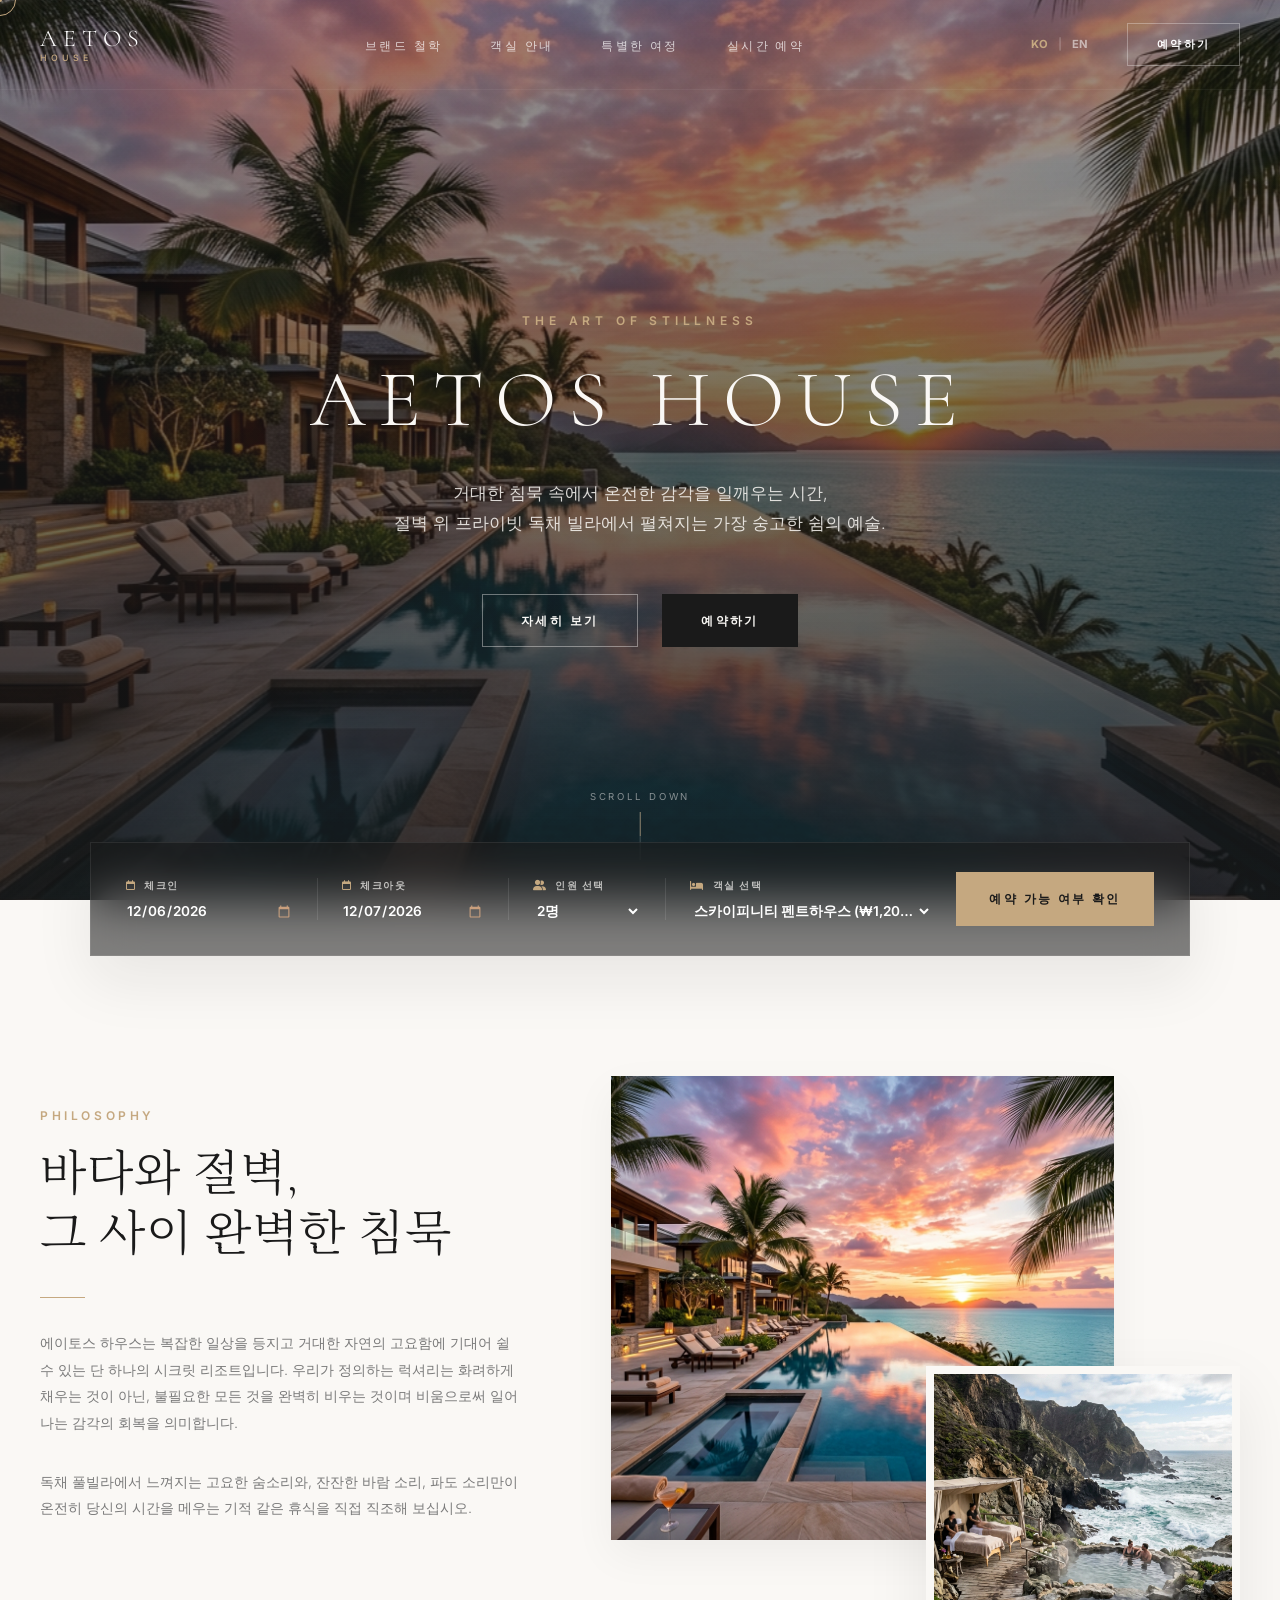
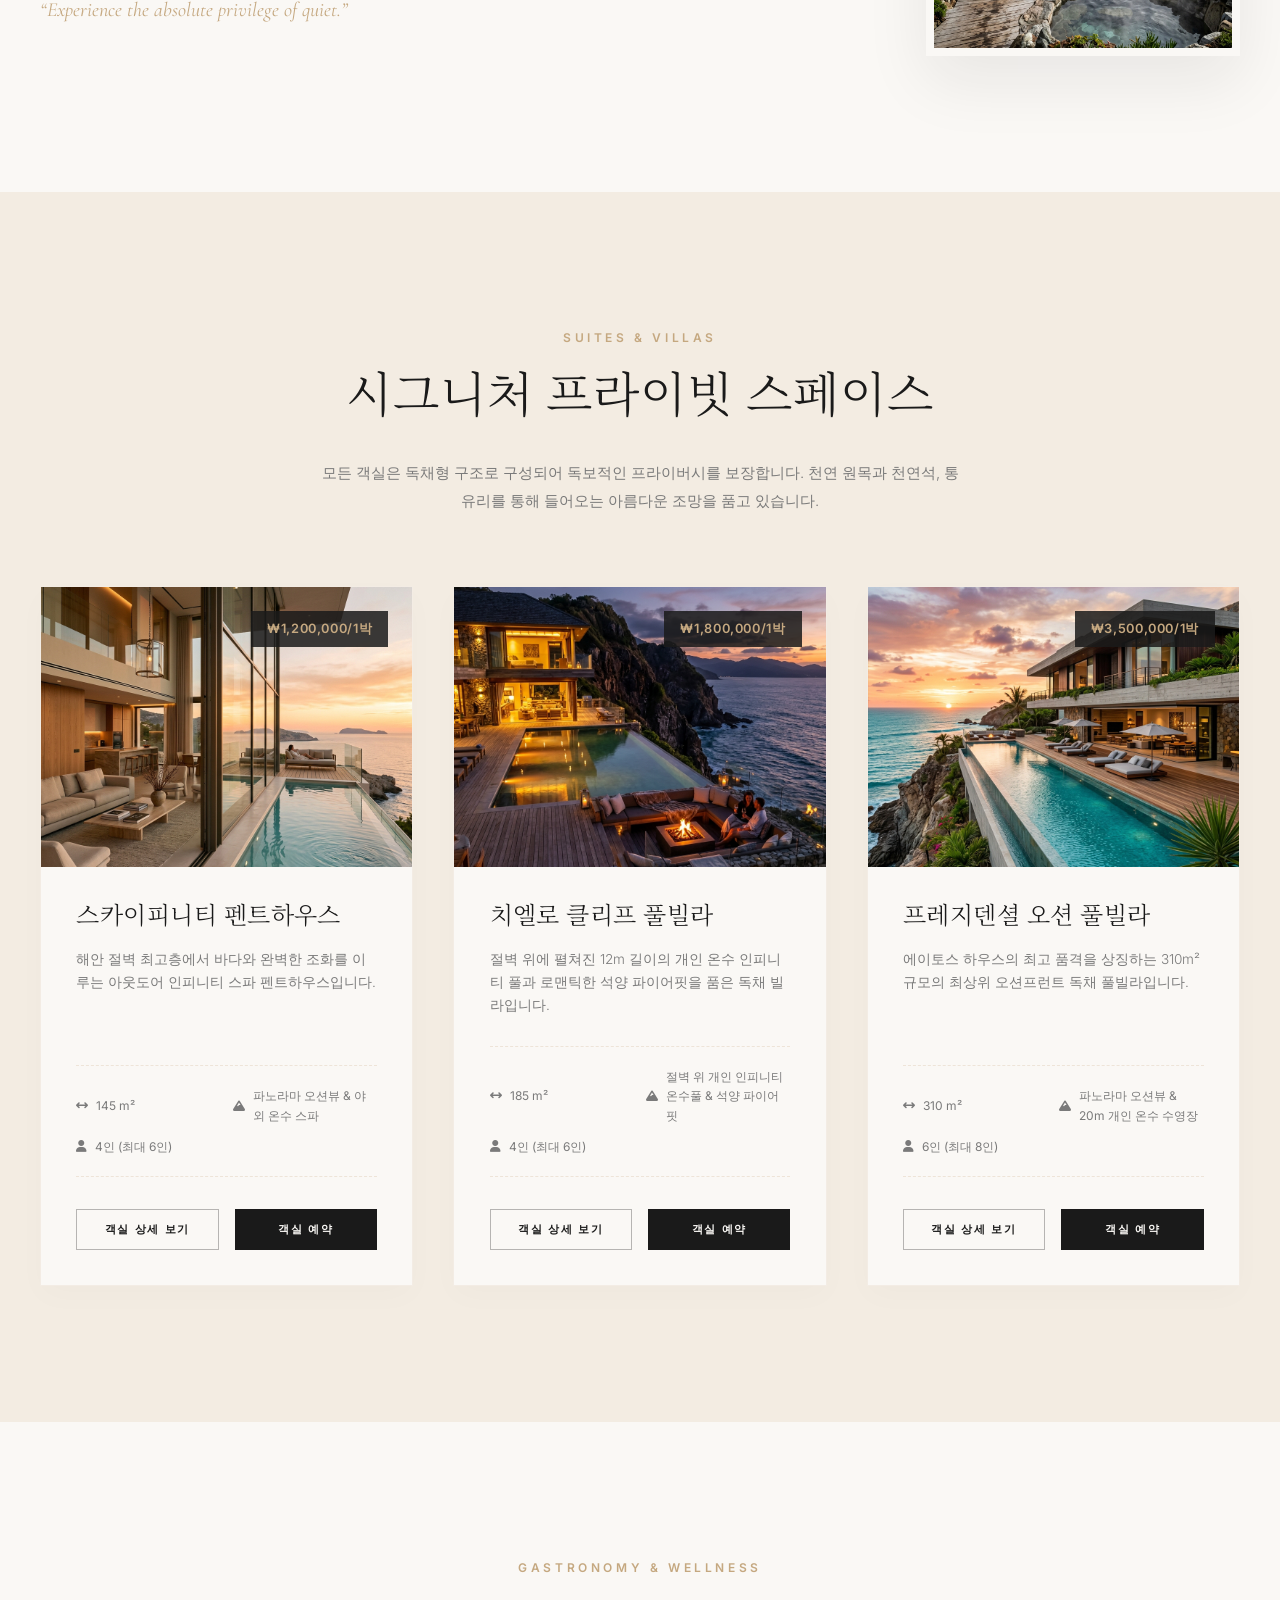
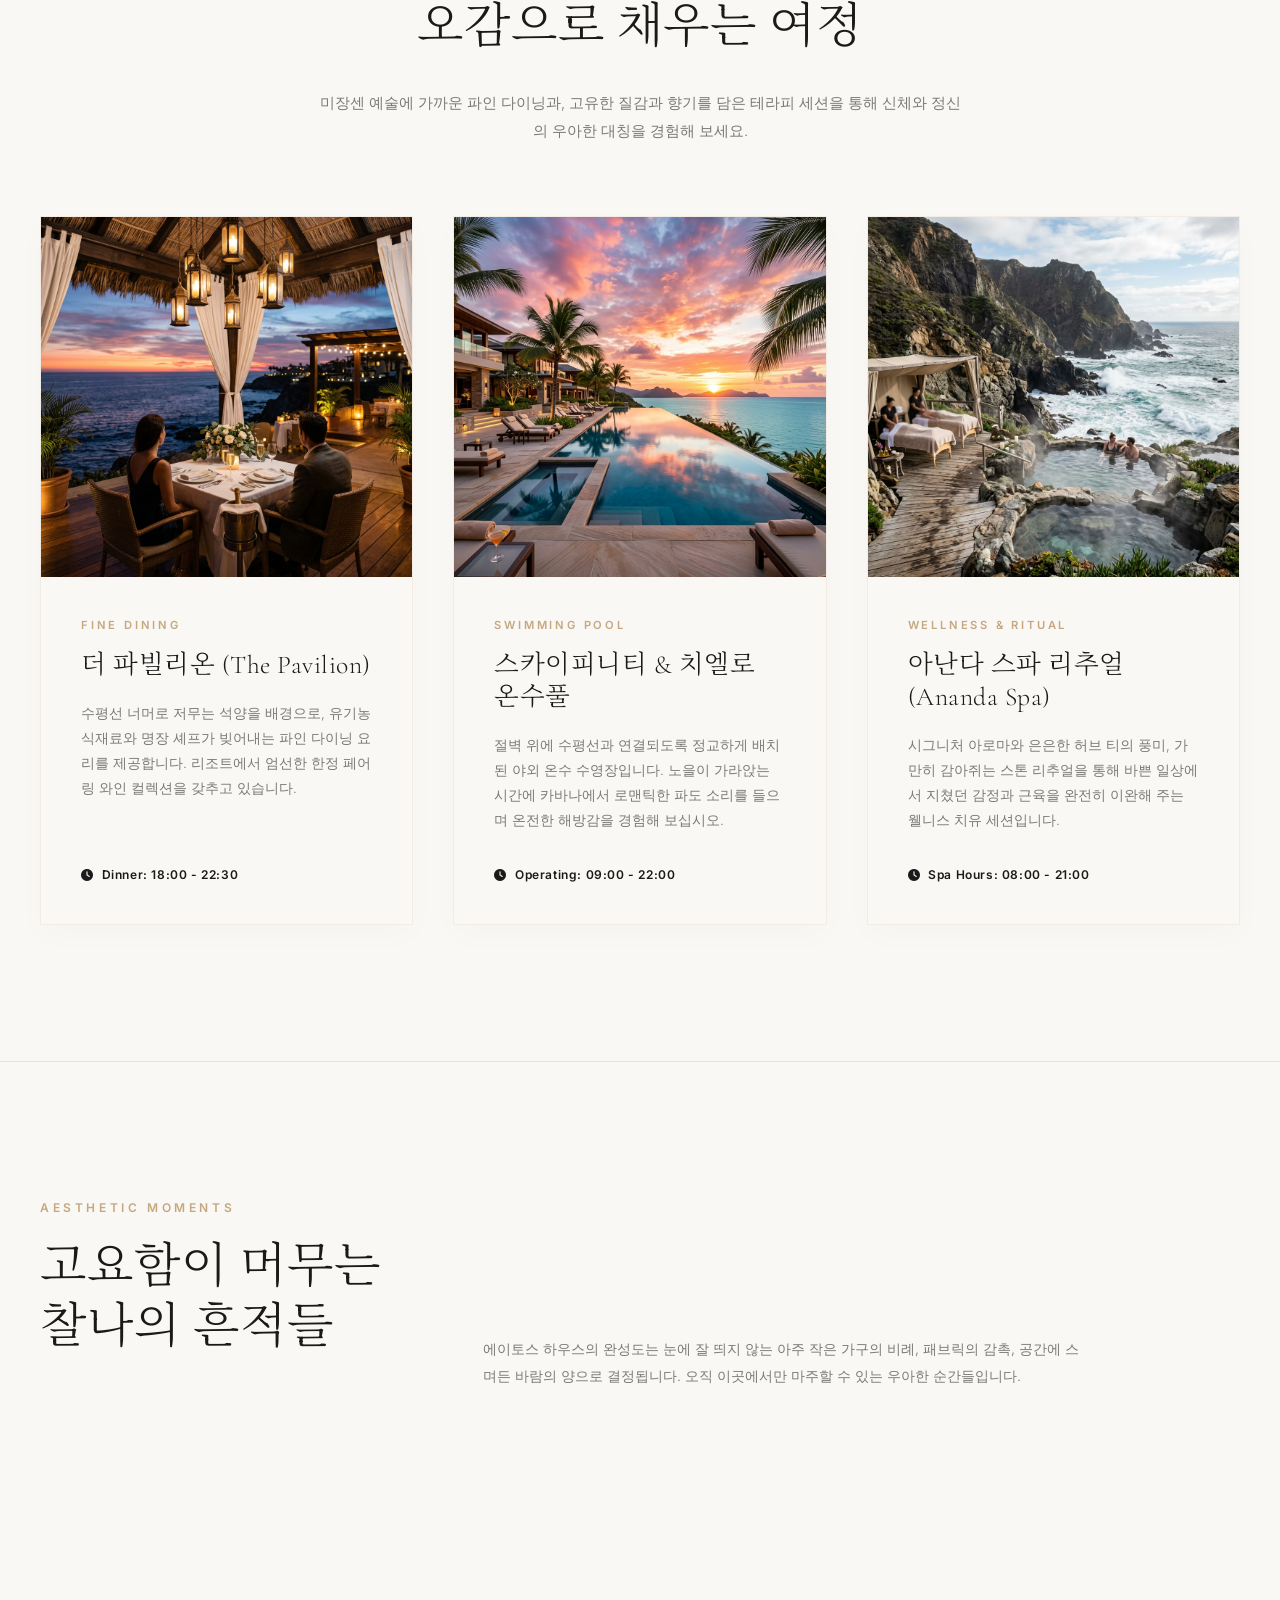
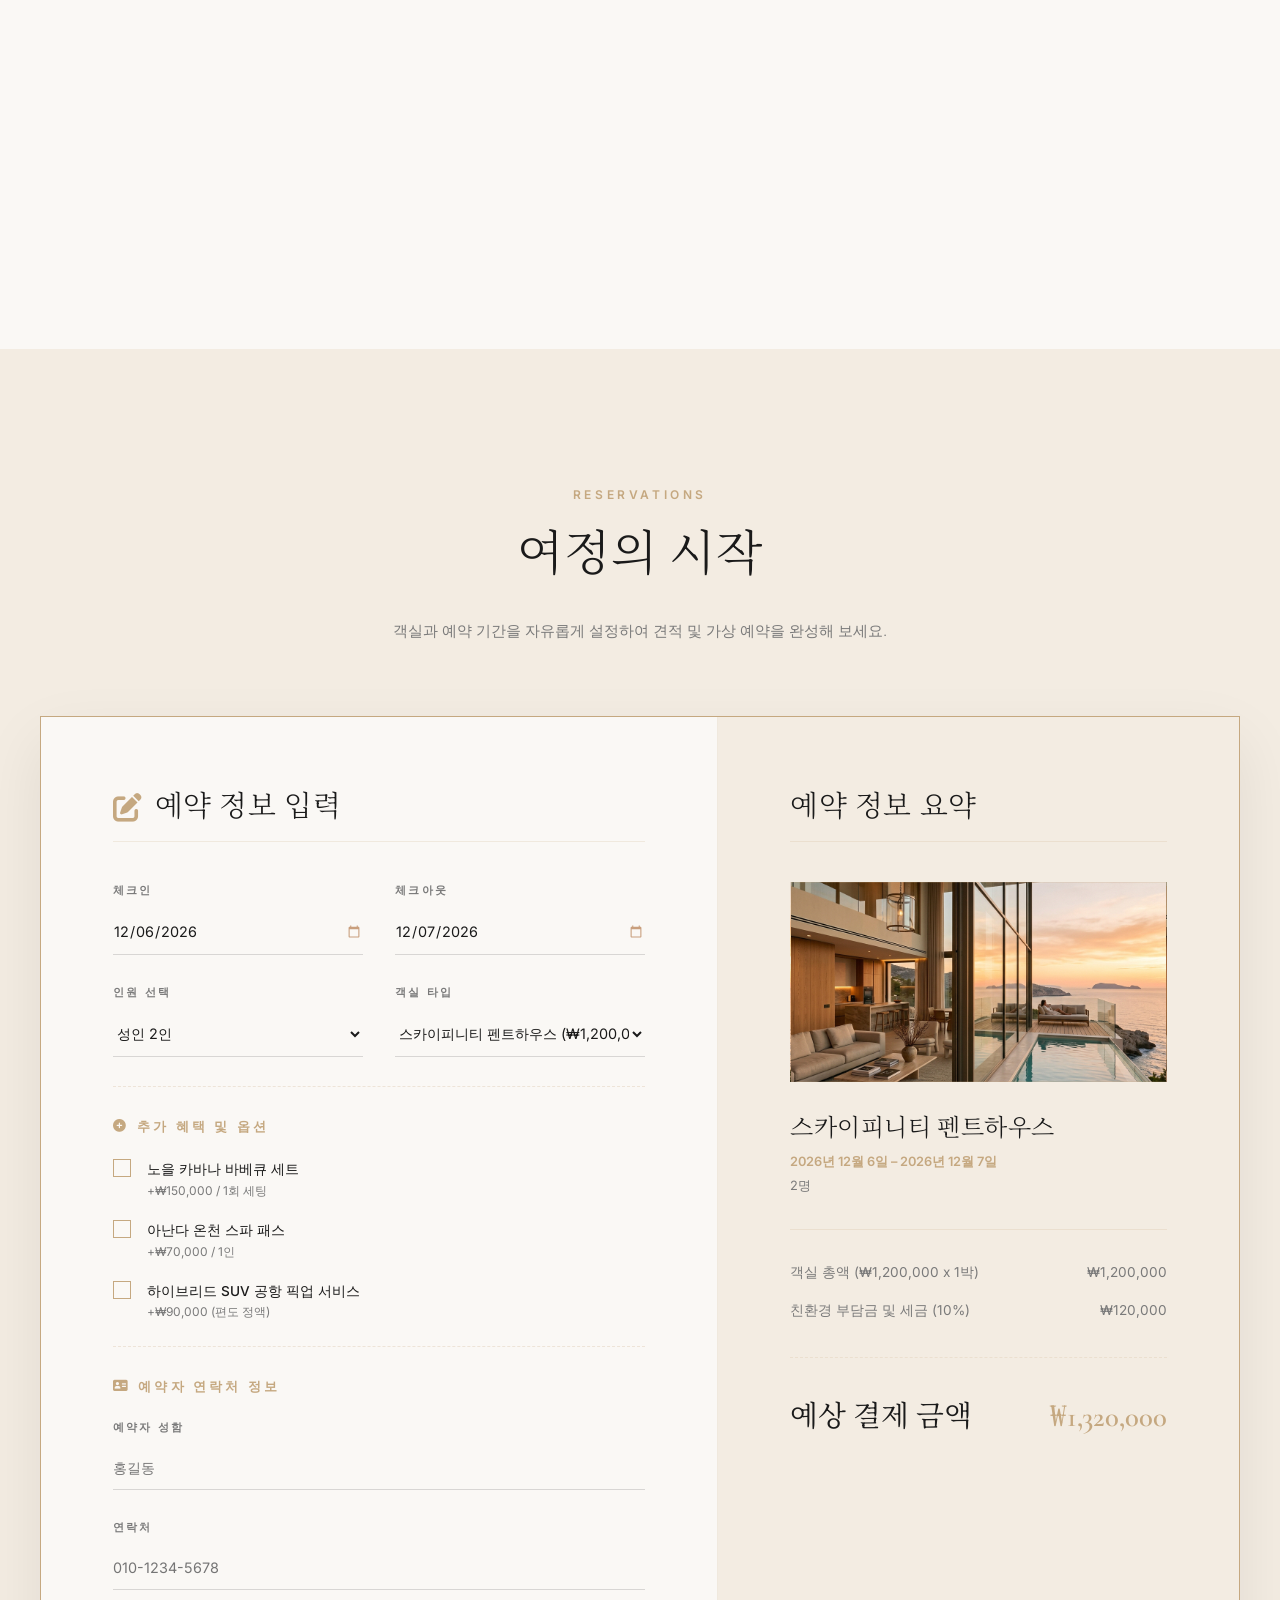
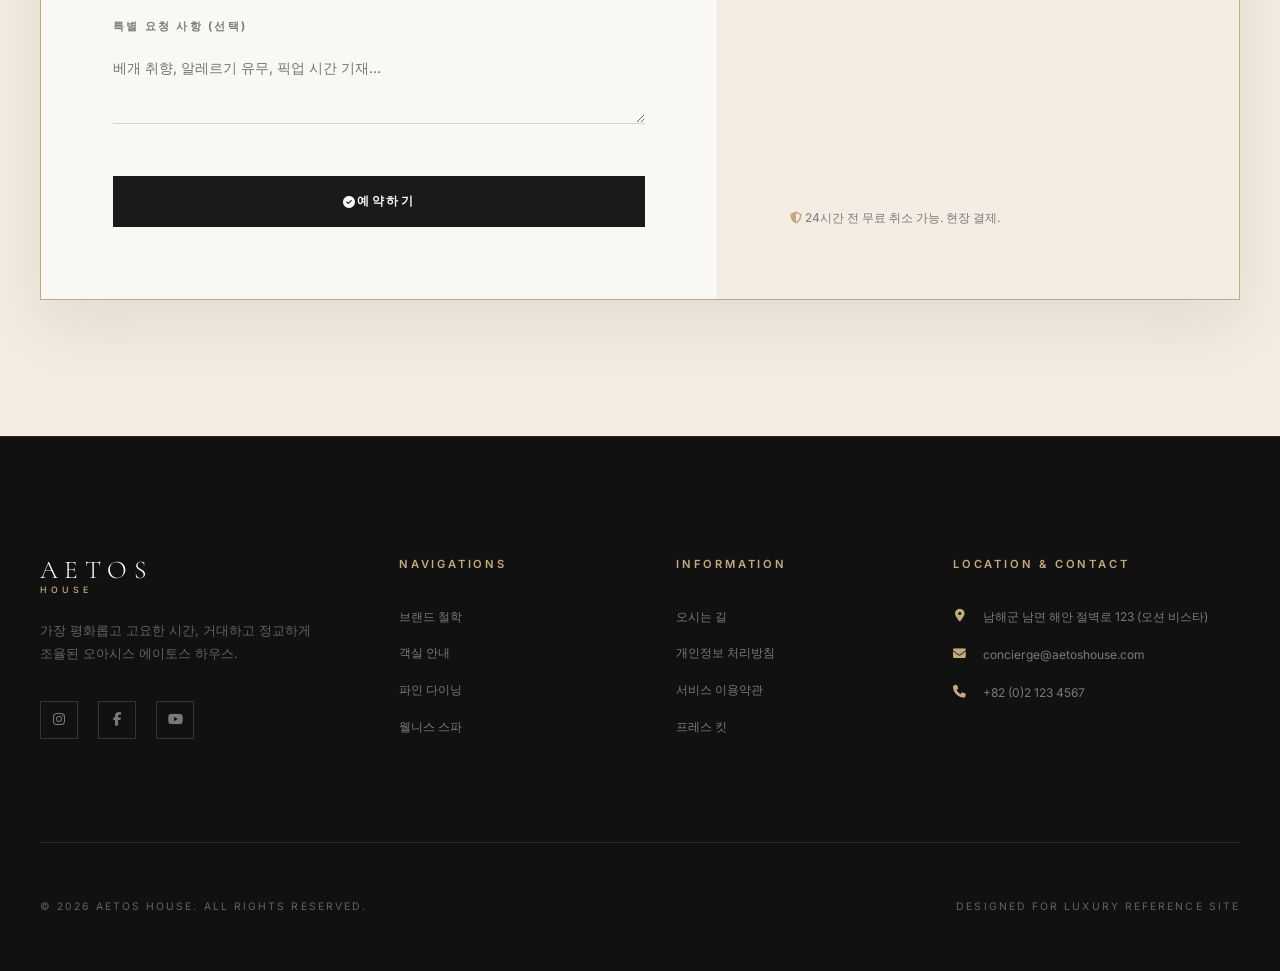
==== commit 67c9579e: "design: footer and high-end interaction upgrades" ====
--- a/index.html
+++ b/index.html
@@ -27,6 +27,9 @@
     <link rel="stylesheet" href="styles.css">
 </head>
 <body class="bg-pearl text-charcoal font-sans overflow-x-hidden">
+    <!-- Custom cursor elements -->
+    <div class="custom-cursor" id="custom-cursor"></div>
+    <div class="custom-cursor-dot" id="custom-cursor-dot"></div>
     
     <!-- Floating Luxury Header (GNB) -->
     <header id="main-header" class="header">
@@ -100,9 +103,9 @@
                 <div class="hero-overlay"></div>
             </div>
             <div class="hero-content text-center reveal">
-                <span class="hero-tagline" data-i18n="hero-tagline">The Art of Stillness</span>
-                <h1 class="hero-title" id="main-title" data-i18n="hero-title">AETOS HOUSE</h1>
-                <p class="hero-subtitle" data-i18n="hero-subtitle">거대한 침묵 속에서 온전한 감각을 일깨우는 시간,<br>절벽 위 프라이빗 독채 빌라에서 펼쳐지는 가장 숭고한 쉼의 예술.</p>
+                <span class="hero-tagline"><span class="reveal-mask"><span class="reveal-text" data-i18n="hero-tagline">The Art of Stillness</span></span></span>
+                <h1 class="hero-title"><span class="reveal-mask"><span class="reveal-text" id="main-title" data-i18n="hero-title">AETOS HOUSE</span></span></h1>
+                <p class="hero-subtitle" data-i18n="hero-subtitle">거대한 침묵 속에서 온전한 감각을 일깨우는 시간,<br class="desktop-br">절벽 위 프라이빗 독채 빌라에서 펼쳐지는 가장 숭고한 쉼의 예술.</p>
                 <div class="hero-actions">
                     <a href="#philosophy" class="btn btn-outline" id="hero-explore-btn" data-i18n="hero-explore">Explore</a>
                     <a href="#booking" class="btn btn-primary" id="hero-book-btn" data-i18n="btn-book">Book Now</a>
@@ -156,8 +159,8 @@
                 <div class="grid-2-col-asymmetric">
                     <!-- Text Column -->
                     <div class="about-text reveal">
-                        <span class="section-tag" data-i18n="about-tag">Philosophy</span>
-                        <h2 class="section-title" data-i18n="about-title">바다와 절벽,<br>그 사이 완벽한 침묵</h2>
+                        <span class="section-tag"><span class="reveal-mask"><span class="reveal-text" data-i18n="about-tag">Philosophy</span></span></span>
+                        <h2 class="section-title"><span class="reveal-mask"><span class="reveal-text" data-i18n="about-title">바다와 절벽,<br class="desktop-br">그 사이 완벽한 침묵</span></span></h2>
                         <div class="section-divider"></div>
                         <p class="about-desc" data-i18n="about-desc1">
                             에이토스 하우스는 복잡한 일상을 등지고 거대한 자연의 고요함에 기대어 쉴 수 있는 단 하나의 시크릿 리조트입니다. 우리가 정의하는 럭셔리는 화려하게 채우는 것이 아닌, 불필요한 모든 것을 완벽히 비우는 것이며 비움으로써 일어나는 감각의 회복을 의미합니다.
@@ -185,8 +188,8 @@
         <section id="suites" class="section suites-section">
             <div class="container">
                 <div class="section-header text-center reveal">
-                    <span class="section-tag" data-i18n="rooms-tag">Suites & Villas</span>
-                    <h2 class="section-title" data-i18n="rooms-title">시그니처 프라이빗 스페이스</h2>
+                    <span class="section-tag"><span class="reveal-mask"><span class="reveal-text" data-i18n="rooms-tag">Suites & Villas</span></span></span>
+                    <h2 class="section-title"><span class="reveal-mask"><span class="reveal-text" data-i18n="rooms-title">시그니처 프라이빗 스페이스</span></span></h2>
                     <p class="section-subtitle" data-i18n="rooms-subtitle">모든 객실은 독채형 구조로 구성되어 독보적인 프라이버시를 보장합니다. 천연 원목과 천연석, 통유리를 통해 들어오는 아름다운 조망을 품고 있습니다.</p>
                 </div>
                 
@@ -237,8 +240,8 @@
         <section id="experiences" class="section experiences-section">
             <div class="container">
                 <div class="section-header text-center reveal">
-                    <span class="section-tag" data-i18n="exp-tag">Gastronomy & Wellness</span>
-                    <h2 class="section-title" data-i18n="exp-title">오감으로 채우는 여정</h2>
+                    <span class="section-tag"><span class="reveal-mask"><span class="reveal-text" data-i18n="exp-tag">Gastronomy & Wellness</span></span></span>
+                    <h2 class="section-title"><span class="reveal-mask"><span class="reveal-text" data-i18n="exp-title">오감으로 채우는 여정</span></span></h2>
                     <p class="section-subtitle" data-i18n="exp-subtitle">미장센 예술에 가까운 파인 다이닝과, 고유한 질감과 향기를 담은 테라피 세션을 통해 신체와 정신의 우아한 대칭을 경험해 보세요.</p>
                 </div>
                 
@@ -313,8 +316,8 @@
         <section id="reservation" class="section reservation-section">
             <div class="container">
                 <div class="section-header text-center reveal">
-                    <span class="section-tag" data-i18n="reserve-tag">Reservations</span>
-                    <h2 class="section-title" data-i18n="reserve-title">여정의 시작</h2>
+                    <span class="section-tag"><span class="reveal-mask"><span class="reveal-text" data-i18n="reserve-tag">Reservations</span></span></span>
+                    <h2 class="section-title"><span class="reveal-mask"><span class="reveal-text" data-i18n="reserve-title">여정의 시작</span></span></h2>
                     <p class="section-subtitle" data-i18n="reserve-subtitle">객실과 예약 기간을 자유롭게 설정하여 견적 및 가상 예약을 완성해 보세요.</p>
                 </div>
 
@@ -537,42 +540,44 @@
                     </div>
                 </div>
 
-                <!-- Quick links column -->
+                <!-- Navigations column -->
                 <div class="footer-links-col">
-                    <h4 class="footer-title" data-i18n="footer-explore-title">Navigations</h4>
+                    <h4 class="footer-title" data-i18n="footer-explore-title">NAVIGATIONS</h4>
                     <ul class="footer-links">
                         <li><a href="#philosophy" data-i18n="nav-about">Philosophy</a></li>
                         <li><a href="#suites" data-i18n="nav-rooms">Suites & Villas</a></li>
-                        <li><a href="#experiences" data-i18n="nav-experiences">Experiences</a></li>
-                        <li><a href="#booking" data-i18n="nav-reserve">Reservations</a></li>
+                        <li><a href="#experiences" data-i18n="footer-nav-dining">Fine Dining</a></li>
+                        <li><a href="#booking" data-i18n="footer-nav-spa">Wellness Spa</a></li>
                     </ul>
                 </div>
 
-                <!-- Info links column -->
+                <!-- Information column -->
                 <div class="footer-links-col">
-                    <h4 class="footer-title" data-i18n="footer-info-title">Information</h4>
+                    <h4 class="footer-title" data-i18n="footer-info-title">INFORMATION</h4>
                     <ul class="footer-links">
-                        <li><a href="#" data-i18n="policy-directions">오시는 길</a></li>
-                        <li><a href="#" data-i18n="policy-privacy">개인정보 처리방침</a></li>
-                        <li><a href="#" data-i18n="policy-terms">이용약관</a></li>
+                        <li><a href="#" data-i18n="policy-directions">Directions</a></li>
+                        <li><a href="#" data-i18n="policy-privacy">Privacy Policy</a></li>
+                        <li><a href="#" data-i18n="policy-terms">Terms of Service</a></li>
+                        <li><a href="#" data-i18n="policy-press">Press Kit</a></li>
                     </ul>
                 </div>
 
-                <!-- Contact Info column -->
+                <!-- Location & Contact column -->
                 <div class="footer-contact-col">
-                    <h4 class="footer-title" data-i18n="footer-contact-title">Location & Contact</h4>
-                    <address class="footer-address">
-                        Cliffside Ocean Vista, South Coast, Korea
-                    </address>
-                    <p class="footer-tel">T: +82 (0)2 123 4567</p>
-                    <p class="footer-email">E: concierge@aetoshouse.com</p>
+                    <h4 class="footer-title" data-i18n="footer-contact-title">LOCATION & CONTACT</h4>
+                    <ul class="footer-contact-list">
+                        <li><i class="fa-solid fa-location-dot"></i> <span data-i18n="footer-addr-val">Cliffside Ocean Vista, South Coast, Korea</span></li>
+                        <li><i class="fa-solid fa-envelope"></i> <span>concierge@aetoshouse.com</span></li>
+                        <li><i class="fa-solid fa-phone"></i> <span>+82 (0)2 123 4567</span></li>
+                    </ul>
                 </div>
             </div>
 
             <hr class="footer-divider">
 
             <div class="footer-bottom">
-                <p class="copyright" data-i18n="footer-copyright">© 2026 AETOS HOUSE. All Rights Reserved. Designed for Luxury Reference Site.</p>
+                <p class="copyright">© 2026 AETOS HOUSE. ALL RIGHTS RESERVED.</p>
+                <p class="footer-designed" data-i18n="footer-designed">DESIGNED FOR LUXURY REFERENCE SITE</p>
             </div>
         </div>
     </footer>
--- a/styles.css
+++ b/styles.css
@@ -157,42 +157,71 @@
     border-radius: 0; /* Strict square corners for luxury look */
     border: 1px solid transparent;
     cursor: pointer;
-    transition: var(--transition-smooth);
+    position: relative;
+    z-index: 1;
+    overflow: hidden;
+    background-color: transparent;
+    transition: color 0.4s ease, border-color 0.4s ease;
+}
+
+.btn::before {
+    content: '';
+    position: absolute;
+    top: 0;
+    left: -100%;
+    width: 100%;
+    height: 100%;
+    z-index: -1;
+    transition: transform 0.4s cubic-bezier(0.215, 0.610, 0.355, 1);
+}
+
+.btn:hover::before {
+    transform: translateX(100%);
 }
 
 .btn-primary {
+    border-color: var(--color-primary-dark);
+    color: var(--color-primary-light);
     background-color: var(--color-primary-dark);
+}
+
+.btn-primary::before {
+    background-color: var(--color-gold);
+}
+
+.btn-primary:hover {
+    color: var(--color-primary-dark);
+    border-color: var(--color-gold);
+}
+
+.btn-outline {
+    border-color: rgba(26, 26, 26, 0.3);
+    color: var(--color-primary-dark);
+    background-color: transparent;
+}
+
+.btn-outline::before {
+    background-color: var(--color-primary-dark);
+}
+
+.btn-outline:hover {
     color: var(--color-primary-light);
     border-color: var(--color-primary-dark);
 }
 
-.btn-primary:hover {
-    background-color: var(--color-gold);
-    color: var(--color-primary-dark);
-    border-color: var(--color-gold);
-}
-
-.btn-outline {
-    background-color: transparent;
-    border-color: rgba(26, 26, 26, 0.3);
-    color: var(--color-primary-dark);
-}
-
-.btn-outline:hover {
-    background-color: var(--color-gold);
-    border-color: var(--color-gold);
-    color: var(--color-primary-light);
-}
-
 .btn-gold {
     background-color: var(--color-gold);
     color: var(--color-primary-dark);
-    font-weight: 700;
+    border-color: var(--color-gold);
+}
+
+.btn-gold::before {
+    background-color: var(--color-gold-hover);
 }
 
 .btn-gold:hover {
-    background-color: var(--color-gold-hover);
     color: var(--color-white);
+    border-color: var(--color-gold-hover);
 }
 
 .btn-sm {
@@ -252,7 +281,7 @@
     background-color: transparent;
     border-bottom: 1px solid rgba(255, 255, 255, 0.05);
     z-index: 100;
-    transition: var(--transition-smooth);
+    transition: transform 0.5s cubic-bezier(0.215, 0.610, 0.355, 1), background-color 0.4s ease, height 0.4s ease, box-shadow 0.4s ease;
 }
 
 .header.scrolled {
@@ -1270,6 +1299,7 @@
     flex-direction: column;
     gap: 0.6rem;
     margin-bottom: 1.8rem;
+    position: relative;
 }
 
 .form-row .form-group {
@@ -1291,19 +1321,38 @@
 .form-group select,
 .form-group textarea {
     background-color: transparent;
-    border: 1px solid var(--color-grey-light);
-    padding: 0.9rem 1.2rem;
+    border: none;
+    border-bottom: 1px solid rgba(26, 26, 26, 0.15);
+    padding: 0.8rem 0;
     color: var(--color-primary-dark);
     font-family: var(--font-sans);
-    font-size: 0.85rem;
+    font-size: 0.9rem;
     outline: none;
-    transition: var(--transition-quick);
+    transition: border-color 0.3s ease;
+    border-radius: 0;
+    width: 100%;
 }
 
 .form-group input:focus,
 .form-group select:focus,
 .form-group textarea:focus {
-    border-color: var(--color-gold);
+    border-bottom-color: var(--color-gold);
+}
+
+.form-group::after {
+    content: '';
+    position: absolute;
+    bottom: 0;
+    left: 50%;
+    width: 0;
+    height: 1px;
+    background-color: var(--color-gold);
+    transition: width 0.4s cubic-bezier(0.215, 0.610, 0.355, 1), left 0.4s cubic-bezier(0.215, 0.610, 0.355, 1);
+}
+
+.form-group:focus-within::after {
+    width: 100%;
+    left: 0;
 }
 
 .form-group select option {
@@ -1690,35 +1739,35 @@
    Footer Section
    ========================================================================== */
 .footer {
-    background-color: var(--color-primary-dark);
+    background-color: #111111;
     color: rgba(250, 248, 245, 0.6);
-    padding: 6.5rem 0 3.5rem 0;
-    border-top: 1px solid rgba(255, 255, 255, 0.05);
+    padding: 7.5rem 0 3.5rem 0;
+    border-top: 1px solid rgba(197, 168, 128, 0.15);
 }
 
 .footer-grid {
     display: grid;
-    grid-template-columns: 1.5fr 1fr 1fr 1.5fr;
-    gap: 4rem;
-    margin-bottom: 5rem;
+    grid-template-columns: 1.4fr 1fr 1fr 1.4fr;
+    gap: 4.5rem;
+    margin-bottom: 5.5rem;
 }
 
 .footer-title {
     font-family: var(--font-sans);
-    font-weight: 700;
-    font-size: 0.75rem;
+    font-weight: 600;
+    font-size: 0.7rem;
     color: var(--color-gold);
     text-transform: uppercase;
     letter-spacing: 0.25em;
-    margin-bottom: 2rem;
+    margin-bottom: 2.2rem;
 }
 
 .footer-tagline {
-    font-size: 0.85rem;
+    font-size: 0.82rem;
     margin-top: 1.5rem;
-    margin-bottom: 2rem;
-    color: rgba(250, 248, 245, 0.4);
-    line-height: 1.75;
+    margin-bottom: 2.2rem;
+    color: rgba(250, 248, 245, 0.35);
+    line-height: 1.8;
 }
 
 .social-links {
@@ -1732,9 +1781,10 @@
     justify-content: center;
     width: 38px;
     height: 38px;
-    border: 1px solid rgba(255, 255, 255, 0.1);
-    color: rgba(250, 248, 245, 0.5);
+    border: 1px solid rgba(255, 255, 255, 0.15);
+    color: rgba(250, 248, 245, 0.45);
     font-size: 0.85rem;
+    transition: var(--transition-smooth);
 }
 
 .social-links a:hover {
@@ -1749,45 +1799,33 @@
 }
 
 .footer-links li {
-    margin-bottom: 1rem;
+    margin-bottom: 1.1rem;
     font-size: 0.75rem;
 }
 
 .footer-links a {
     color: rgba(250, 248, 245, 0.45);
+    transition: var(--transition-quick);
 }
 
 .footer-links a:hover {
-    color: var(--color-white);
+    color: var(--color-gold);
     padding-left: 5px;
-}
-
-.footer-address {
-    font-style: normal;
-    line-height: 1.8;
-    margin-bottom: 1.5rem;
-    font-size: 0.75rem;
-    color: rgba(250, 248, 245, 0.45);
-}
-
-.footer-tel, .footer-email {
-    font-size: 0.75rem;
-    margin-bottom: 0.5rem;
-    color: rgba(250, 248, 245, 0.45);
 }
 
 .footer-divider {
     border: none;
-    border-top: 1px solid rgba(255, 255, 255, 0.05);
+    border-top: 1px solid rgba(197, 168, 128, 0.15);
     margin-bottom: 3.5rem;
 }
 
 .footer-bottom {
     display: flex;
     justify-content: space-between;
-    font-size: 0.7rem;
-    color: rgba(250, 248, 245, 0.3);
-    letter-spacing: 0.1em;
+    font-size: 0.65rem;
+    color: rgba(250, 248, 245, 0.35);
+    letter-spacing: 0.2em;
+    text-transform: uppercase;
 }
 
 /* ==========================================================================
@@ -1888,8 +1926,17 @@
         --header-height: 75px;
     }
 
+    .container {
+        padding: 0 1.5rem;
+    }
+
     .section {
         padding: 5rem 0;
+    }
+
+    .section-title {
+        font-size: 2.1rem;
+        margin-bottom: 1.5rem;
     }
 
     .hero-title {
@@ -1909,6 +1956,18 @@
         margin: 0 auto;
     }
 
+    .asymmetric-image-grid {
+        height: 340px;
+    }
+
+    .experience-img-wrapper {
+        height: 240px;
+    }
+
+    .aesthetic-img-item {
+        height: 200px;
+    }
+
     .quick-booking-form {
         grid-template-columns: 1fr;
         gap: 1.25rem;
@@ -1921,6 +1980,10 @@
 
     .grid-3-col {
         grid-template-columns: 1fr;
+    }
+
+    .modal-overlay {
+        padding: 0.75rem;
     }
 
     .modal-grid {
@@ -1969,4 +2032,161 @@
         gap: 1.5rem;
         text-align: center;
     }
-}
+
+    .desktop-br {
+        display: none;
+    }
+}
+
+/* ==========================================================================
+   High-End Design Upgrades (Custom Cursor, Reveal, Header, Cards)
+   ========================================================================== */
+
+/* Smart Header Hidden State */
+.header.header-hidden {
+    transform: translateY(-100%);
+}
+
+/* Custom Cursor */
+@media (min-width: 1025px) {
+    body {
+        cursor: none;
+    }
+    a, button, select, input, textarea, .lang-btn, .discover-room-btn, .book-room-shortcut-btn, .checkmark {
+        cursor: none !important;
+    }
+    
+    .custom-cursor {
+        position: fixed;
+        top: 0;
+        left: 0;
+        width: 32px;
+        height: 32px;
+        border: 1px solid var(--color-gold);
+        border-radius: 50%;
+        pointer-events: none;
+        z-index: 9999;
+        transform: translate(-50%, -50%);
+        transition: width 0.3s ease, height 0.3s ease, background-color 0.3s ease, border-color 0.3s ease;
+        display: flex;
+        align-items: center;
+        justify-content: center;
+    }
+    
+    .custom-cursor-dot {
+        position: fixed;
+        top: 0;
+        left: 0;
+        width: 4px;
+        height: 4px;
+        background-color: var(--color-gold);
+        border-radius: 50%;
+        pointer-events: none;
+        z-index: 10000;
+        transform: translate(-50%, -50%);
+        transition: transform 0.1s ease;
+    }
+    
+    .custom-cursor.hover {
+        width: 55px;
+        height: 55px;
+        background-color: rgba(197, 168, 128, 0.08);
+        border-color: var(--color-gold);
+    }
+    
+    .custom-cursor.view-hover {
+        width: 85px;
+        height: 85px;
+        background-color: rgba(26, 26, 26, 0.9);
+        border-color: var(--color-gold);
+    }
+    
+    .custom-cursor::after {
+        content: '';
+        font-family: var(--font-sans);
+        font-size: 0.55rem;
+        font-weight: 700;
+        letter-spacing: 0.15em;
+        color: var(--color-gold);
+        text-transform: uppercase;
+        opacity: 0;
+        transition: opacity 0.25s ease;
+        white-space: nowrap;
+    }
+    
+    .custom-cursor.view-hover::after {
+        content: 'DISCOVER';
+        opacity: 1;
+    }
+}
+
+@media (max-width: 1024px) {
+    .custom-cursor, .custom-cursor-dot {
+        display: none !important;
+    }
+}
+
+/* Text Reveal Animation */
+.reveal-mask {
+    display: inline-block;
+    overflow: hidden;
+    vertical-align: bottom;
+}
+
+.reveal-text {
+    display: inline-block;
+    transform: translateY(110%);
+    transition: transform 1.2s cubic-bezier(0.215, 0.610, 0.355, 1);
+}
+
+.reveal.active .reveal-text {
+    transform: translateY(0);
+}
+
+/* Card Gold Underline reveal on hover */
+.room-card, .experience-card {
+    position: relative;
+}
+
+.room-card::after, .experience-card::after {
+    content: '';
+    position: absolute;
+    bottom: 0;
+    left: 0;
+    width: 0;
+    height: 2px;
+    background-color: var(--color-gold);
+    transition: width 0.45s cubic-bezier(0.215, 0.610, 0.355, 1);
+    z-index: 5;
+}
+
+.room-card:hover::after, .experience-card:hover::after {
+    width: 100%;
+}
+
+/* Footer Contact List Icon alignment */
+.footer-contact-list {
+    display: flex;
+    flex-direction: column;
+    gap: 1.2rem;
+    list-style: none;
+    padding: 0;
+    margin: 0;
+}
+
+.footer-contact-list li {
+    display: flex;
+    align-items: flex-start;
+    gap: 1rem;
+    font-size: 0.75rem;
+    color: rgba(250, 248, 245, 0.45);
+    line-height: 1.6;
+}
+
+.footer-contact-list li i {
+    color: var(--color-gold);
+    font-size: 0.8rem;
+    margin-top: 3px;
+    width: 14px;
+    text-align: center;
+}
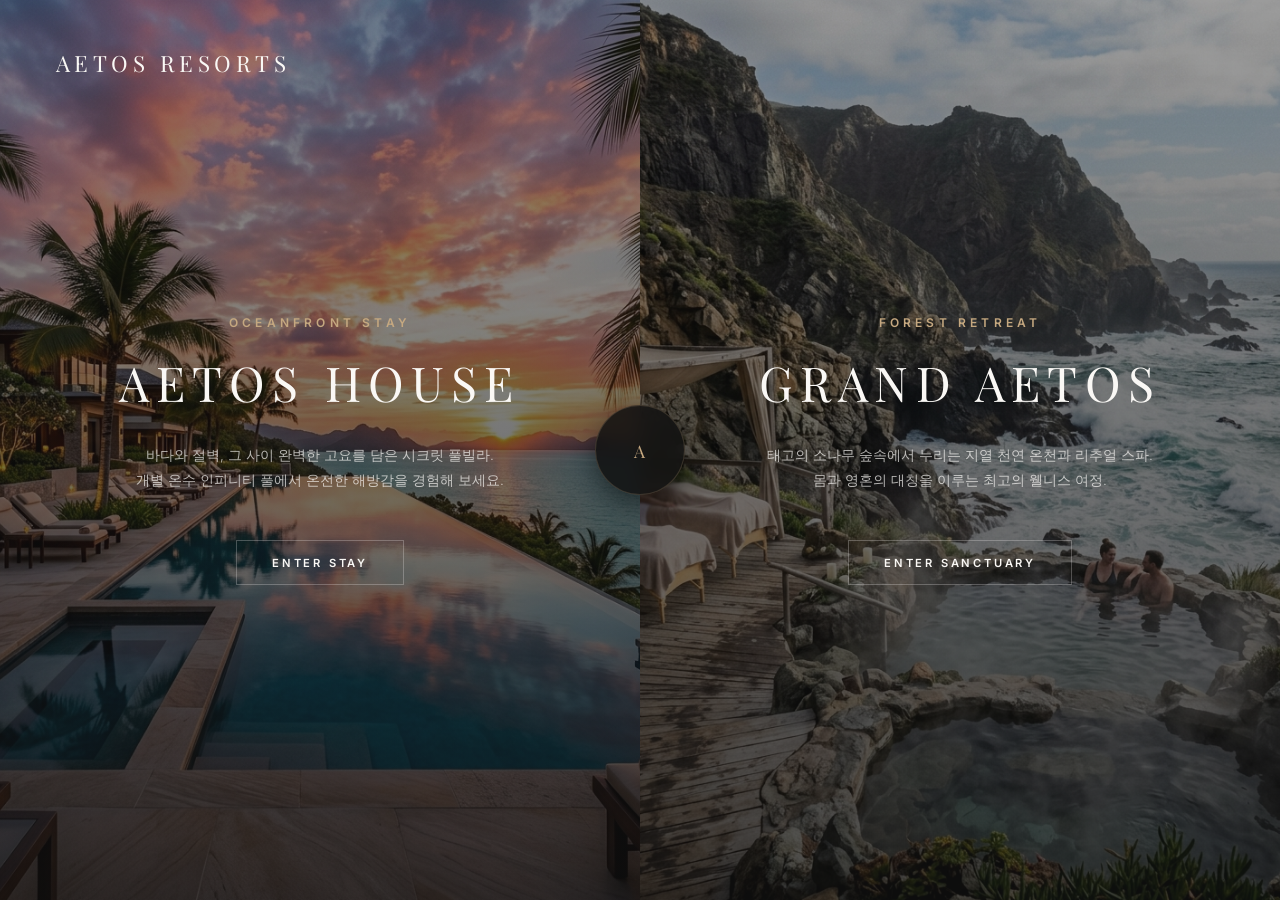
==== commit 8a13182d: "feat: Add GRAND AETOS luxury forest retreat multi-page website and root portal selector" ====
--- a/index.html
+++ b/index.html
@@ -3,586 +3,325 @@
 <head>
     <meta charset="UTF-8">
     <meta name="viewport" content="width=device-width, initial-scale=1.0">
-    <title>AETOS HOUSE — The Art of Stillness</title>
+    <title>AETOS RESORTS — Select Your Stay</title>
     
-    <!-- Meta Descriptions for SEO -->
-    <meta name="description" id="seo-meta-desc" content="바다와 절벽 사이 완벽한 고요를 담은 리조트 에이토스 하우스. 프라이빗 온수 인피니티 풀빌라에서 당신만의 특별한 힐링 여정을 계획해 보세요.">
-    <meta name="keywords" content="에이토스 하우스, aetos house, 풀빌라 리조트, 오션뷰 펜션, 인피니티 풀빌라, 온수 수영장, 감성 리조트, 스파 리조트">
+    <meta name="description" content="고요와 비움의 미학을 담은 프리미엄 리조트 에이토스. 해안 절벽의 프라이빗 풀빌라 '에이토스 하우스'와 숲속의 지열 온천 웰니스 '그랜드 에이토스' 중 당신만의 안식처를 선택해 보세요.">
     
-    <!-- Open Graph Meta Tags -->
-    <meta property="og:title" id="og-title-tag" content="AETOS HOUSE — The Art of Stillness">
-    <meta property="og:description" id="og-desc-tag" content="거대한 침묵 속에서 온전한 감각을 일깨우는 시간, 절벽 위 프라이빗 독채 풀빌라에서 펼쳐지는 가장 숭고한 쉼의 예술.">
-    <meta property="og:type" content="website">
-    <meta property="og:image" content="assets/hero.png">
-    
-    <!-- Google Fonts: Cormorant Garamond (luxury serif), Noto Serif KR (elegant Korean serif), Inter (sharp UI sans-serif) -->
+    <!-- Google Fonts: Playfair Display (editorial luxury serif), Noto Serif KR, Inter -->
     <link rel="preconnect" href="https://fonts.googleapis.com">
     <link rel="preconnect" href="https://fonts.gstatic.com" crossorigin>
-    <link href="https://fonts.googleapis.com/css2?family=Cormorant+Garamond:ital,wght@0,300;0,400;0,500;0,600;1,300;1,400&family=Noto+Serif+KR:wght@200;300;400;500;600&family=Inter:wght@300;400;500;600;700&display=swap" rel="stylesheet">
+    <link href="https://fonts.googleapis.com/css2?family=Playfair+Display:ital,wght@0,400;0,500;0,600;1,400&family=Noto+Serif+KR:wght@200;300;400;500&family=Inter:wght@300;400;500;600&display=swap" rel="stylesheet">
     
     <!-- FontAwesome for Icons -->
     <link rel="stylesheet" href="https://cdnjs.cloudflare.com/ajax/libs/font-awesome/6.5.1/css/all.min.css">
     
-    <!-- External stylesheet -->
-    <link rel="stylesheet" href="styles.css">
+    <style>
+        :root {
+            --color-gold: #c5a880;
+            --color-gold-hover: #b0936c;
+            --color-obsidian: #111111;
+            --color-pearl: #faf8f5;
+            --font-serif: 'Playfair Display', 'Noto Serif KR', serif;
+            --font-sans: 'Inter', sans-serif;
+            --transition-smooth: all 0.8s cubic-bezier(0.25, 1, 0.5, 1);
+        }
+
+        * {
+            box-sizing: border-box;
+            margin: 0;
+            padding: 0;
+        }
+
+        body, html {
+            height: 100%;
+            overflow: hidden;
+            font-family: var(--font-sans);
+            background-color: var(--color-obsidian);
+            color: var(--color-pearl);
+            -webkit-font-smoothing: antialiased;
+        }
+
+        /* Portal Split Screen Container */
+        .portal-container {
+            display: flex;
+            width: 100vw;
+            height: 100vh;
+            position: relative;
+        }
+
+        /* Portal Panels */
+        .portal-panel {
+            flex: 1;
+            height: 100%;
+            position: relative;
+            overflow: hidden;
+            display: flex;
+            flex-direction: column;
+            justify-content: center;
+            align-items: center;
+            text-align: center;
+            padding: 3rem;
+            transition: var(--transition-smooth);
+            text-decoration: none;
+            color: var(--color-pearl);
+        }
+
+        /* Background image containers with zoom */
+        .panel-bg {
+            position: absolute;
+            top: 0;
+            left: 0;
+            width: 100%;
+            height: 100%;
+            background-size: cover;
+            background-position: center;
+            transition: var(--transition-smooth);
+            transform: scale(1.03);
+            z-index: 1;
+        }
+
+        .panel-left .panel-bg {
+            background-image: linear-gradient(rgba(17, 17, 17, 0.4), rgba(17, 17, 17, 0.75)), url('assets/hero.png');
+        }
+
+        .panel-right .panel-bg {
+            background-image: linear-gradient(rgba(17, 17, 17, 0.4), rgba(17, 17, 17, 0.75)), url('assets/spa.png');
+            border-left: 1px solid rgba(255, 255, 255, 0.05);
+        }
+
+        /* Hover Interactions */
+        .portal-panel:hover {
+            flex: 1.15;
+        }
+
+        .portal-panel:hover .panel-bg {
+            transform: scale(1.08);
+            filter: brightness(1.1);
+        }
+
+        /* Panel content */
+        .panel-content {
+            position: relative;
+            z-index: 2;
+            max-width: 480px;
+            display: flex;
+            flex-direction: column;
+            align-items: center;
+            gap: 1.5rem;
+        }
+
+        .panel-tagline {
+            font-size: 0.75rem;
+            font-weight: 600;
+            letter-spacing: 0.35em;
+            color: var(--color-gold);
+            text-transform: uppercase;
+        }
+
+        .panel-title {
+            font-family: var(--font-serif);
+            font-size: 3rem;
+            font-weight: 300;
+            letter-spacing: 0.15em;
+            line-height: 1.2;
+            margin-bottom: 0.5rem;
+        }
+
+        .panel-desc {
+            font-size: 0.85rem;
+            font-weight: 300;
+            line-height: 1.8;
+            color: rgba(250, 248, 245, 0.7);
+            margin-bottom: 1.5rem;
+            word-break: keep-all;
+        }
+
+        /* Minimalist Button link */
+        .btn-portal {
+            display: inline-flex;
+            align-items: center;
+            justify-content: center;
+            padding: 0.9rem 2.2rem;
+            font-size: 0.7rem;
+            font-weight: 600;
+            text-transform: uppercase;
+            letter-spacing: 0.25em;
+            border: 1px solid rgba(250, 248, 245, 0.25);
+            color: var(--color-pearl);
+            background: transparent;
+            transition: all 0.4s ease;
+            position: relative;
+            z-index: 1;
+            overflow: hidden;
+        }
+
+        .btn-portal::before {
+            content: '';
+            position: absolute;
+            top: 0;
+            left: -100%;
+            width: 100%;
+            height: 100%;
+            background-color: var(--color-pearl);
+            z-index: -1;
+            transition: transform 0.4s cubic-bezier(0.25, 1, 0.5, 1);
+        }
+
+        .portal-panel:hover .btn-portal {
+            border-color: var(--color-pearl);
+        }
+
+        .btn-portal:hover {
+            color: var(--color-obsidian);
+            border-color: var(--color-pearl);
+        }
+
+        .btn-portal:hover::before {
+            transform: translateX(100%);
+        }
+
+        /* Center Insignia Brand */
+        .portal-insignia {
+            position: absolute;
+            top: 50%;
+            left: 50%;
+            transform: translate(-50%, -50%);
+            z-index: 10;
+            pointer-events: none;
+            display: flex;
+            flex-direction: column;
+            align-items: center;
+            justify-content: center;
+        }
+
+        .insignia-circle {
+            width: 90px;
+            height: 90px;
+            border: 1px solid rgba(197, 168, 128, 0.2);
+            background-color: rgba(17, 17, 17, 0.85);
+            border-radius: 50%;
+            backdrop-filter: blur(10px);
+            -webkit-backdrop-filter: blur(10px);
+            display: flex;
+            align-items: center;
+            justify-content: center;
+            font-family: var(--font-serif);
+            font-size: 1.1rem;
+            font-weight: 300;
+            color: var(--color-gold);
+            letter-spacing: 0.2em;
+            padding-left: 2px; /* Visual balance */
+            box-shadow: 0 10px 30px rgba(0, 0, 0, 0.5);
+            transition: var(--transition-smooth);
+        }
+
+        .portal-container:hover .insignia-circle {
+            border-color: var(--color-gold);
+            transform: scale(1.05);
+        }
+
+        /* Header logo/brand on top left */
+        .portal-header {
+            position: absolute;
+            top: 3rem;
+            left: 3.5rem;
+            z-index: 20;
+            pointer-events: none;
+        }
+
+        .portal-logo {
+            font-family: var(--font-serif);
+            font-size: 1.4rem;
+            font-weight: 300;
+            letter-spacing: 0.2em;
+            color: var(--color-pearl);
+        }
+
+        /* Mobile responsive adjustments */
+        @media (max-width: 768px) {
+            .portal-container {
+                flex-direction: column;
+            }
+
+            .portal-panel {
+                width: 100%;
+                height: 50vh;
+                padding: 2rem;
+            }
+
+            .panel-right .panel-bg {
+                border-left: none;
+                border-top: 1px solid rgba(255, 255, 255, 0.05);
+            }
+
+            .portal-panel:hover {
+                flex: 1.1;
+            }
+
+            .panel-title {
+                font-size: 2.2rem;
+            }
+
+            .panel-desc {
+                font-size: 0.8rem;
+                margin-bottom: 1rem;
+            }
+
+            .portal-insignia {
+                display: none; /* Hide insignia on mobile to avoid clutter */
+            }
+
+            .portal-header {
+                top: 2rem;
+                left: 50%;
+                transform: translateX(-50%);
+                text-align: center;
+            }
+        }
+    </style>
 </head>
-<body class="bg-pearl text-charcoal font-sans overflow-x-hidden">
-    <!-- Custom cursor elements -->
-    <div class="custom-cursor" id="custom-cursor"></div>
-    <div class="custom-cursor-dot" id="custom-cursor-dot"></div>
-    
-    <!-- Floating Luxury Header (GNB) -->
-    <header id="main-header" class="header">
-        <div class="header-container">
-            <!-- Brand Logo -->
-            <a href="#" class="logo-link" id="nav-logo">
-                <span class="logo-text-top">AETOS</span>
-                <span class="logo-text-bottom">HOUSE</span>
-            </a>
-            
-            <!-- Desktop Menu -->
-            <nav class="nav-menu" id="nav-menu-desktop">
-                <ul class="nav-list">
-                    <li><a href="#philosophy" class="nav-link" id="link-about" data-i18n="nav-about">Philosophy</a></li>
-                    <li><a href="#suites" class="nav-link" id="link-rooms" data-i18n="nav-rooms">Suites & Villas</a></li>
-                    <li><a href="#experiences" class="nav-link" id="link-experiences" data-i18n="nav-experiences">Experiences</a></li>
-                    <li><a href="#booking" class="nav-link" id="link-reserve" data-i18n="nav-reserve">Reservations</a></li>
-                </ul>
-            </nav>
-            
-            <!-- Header CTA & Hamburger -->
-            <div class="header-cta">
-                <!-- Language Switcher Desktop -->
-                <div class="lang-switcher">
-                    <button class="lang-btn active" data-lang="ko">KO</button>
-                    <span class="lang-divider">|</span>
-                    <button class="lang-btn" data-lang="en">EN</button>
-                </div>
-                
-                <a href="#booking" class="btn btn-outline" id="header-book-btn" data-i18n="btn-book">Book Now</a>
-                
-                <button class="mobile-toggle-btn" id="mobile-menu-toggle" aria-label="Toggle navigation menu">
-                    <span class="bar"></span>
-                    <span class="bar"></span>
-                    <span class="bar"></span>
-                </button>
+<body>
+
+    <!-- Small Header Logo overlay -->
+    <header class="portal-header">
+        <h1 class="portal-logo">AETOS RESORTS</h1>
+    </header>
+
+    <!-- Split screens -->
+    <div class="portal-container">
+        
+        <!-- Left Panel: Oceanfront Pool Villa (Aetos House) -->
+        <a href="pool-villa.html" class="portal-panel panel-left">
+            <div class="panel-bg"></div>
+            <div class="panel-content">
+                <span class="panel-tagline">OCEANFRONT STAY</span>
+                <h2 class="panel-title">AETOS HOUSE</h2>
+                <p class="panel-desc">
+                    바다와 절벽, 그 사이 완벽한 고요를 담은 시크릿 풀빌라.<br>개별 온수 인피니티 풀에서 온전한 해방감을 경험해 보세요.
+                </p>
+                <div class="btn-portal">Enter Stay</div>
             </div>
+        </a>
+
+        <!-- Center Circle Insignia -->
+        <div class="portal-insignia">
+            <div class="insignia-circle">A</div>
         </div>
-    </header>
-
-    <!-- Mobile Navigation Drawer Overlay -->
-    <div class="mobile-menu-overlay" id="mobile-menu-overlay">
-        <button class="mobile-close-btn" id="mobile-menu-close" aria-label="Close menu">&times;</button>
-        <nav class="mobile-nav">
-            <ul class="mobile-nav-list">
-                <li><a href="#philosophy" class="mobile-nav-link" data-i18n="nav-about">Philosophy</a></li>
-                <li><a href="#suites" class="mobile-nav-link" data-i18n="nav-rooms">Suites & Villas</a></li>
-                <li><a href="#experiences" class="mobile-nav-link" data-i18n="nav-experiences">Experiences</a></li>
-                <li><a href="#booking" class="mobile-nav-link" data-i18n="nav-reserve">Reservations</a></li>
-            </ul>
-            <div class="mobile-menu-footer">
-                <!-- Language Switcher Mobile -->
-                <div class="lang-switcher margin-bottom-md">
-                    <button class="lang-btn active" data-lang="ko">KO</button>
-                    <span class="lang-divider">|</span>
-                    <button class="lang-btn" data-lang="en">EN</button>
-                </div>
-                <a href="#booking" class="btn btn-primary btn-full" id="mobile-book-btn" data-i18n="btn-book">Book Now</a>
-                <p class="mobile-contact-info">concierge@aetoshouse.com<br>+82 (0)2 123 4567</p>
+
+        <!-- Right Panel: Forest Retreat & Spa (Grand Aetos) -->
+        <a href="forest-retreat/index.html" class="portal-panel panel-right">
+            <div class="panel-bg"></div>
+            <div class="panel-content">
+                <span class="panel-tagline">FOREST RETREAT</span>
+                <h2 class="panel-title">GRAND AETOS</h2>
+                <p class="panel-desc">
+                    태고의 소나무 숲속에서 누리는 지열 천연 온천과 리추얼 스파.<br>몸과 영혼의 대칭을 이루는 최고의 웰니스 여정.
+                </p>
+                <div class="btn-portal">Enter Sanctuary</div>
             </div>
-        </nav>
+        </a>
+
     </div>
 
-    <main>
-        <!-- Hero Section -->
-        <section id="hero" class="hero-section">
-            <div class="hero-bg-wrapper">
-                <video autoplay loop muted playsinline poster="assets/hero.png" class="hero-video" id="hero-bg-video">
-                    <source src="assets/video.mp4" type="video/mp4">
-                </video>
-                <div class="hero-overlay"></div>
-            </div>
-            <div class="hero-content text-center reveal">
-                <span class="hero-tagline"><span class="reveal-mask"><span class="reveal-text" data-i18n="hero-tagline">The Art of Stillness</span></span></span>
-                <h1 class="hero-title"><span class="reveal-mask"><span class="reveal-text" id="main-title" data-i18n="hero-title">AETOS HOUSE</span></span></h1>
-                <p class="hero-subtitle" data-i18n="hero-subtitle">거대한 침묵 속에서 온전한 감각을 일깨우는 시간,<br class="desktop-br">절벽 위 프라이빗 독채 빌라에서 펼쳐지는 가장 숭고한 쉼의 예술.</p>
-                <div class="hero-actions">
-                    <a href="#philosophy" class="btn btn-outline" id="hero-explore-btn" data-i18n="hero-explore">Explore</a>
-                    <a href="#booking" class="btn btn-primary" id="hero-book-btn" data-i18n="btn-book">Book Now</a>
-                </div>
-            </div>
-
-            <!-- Quick Booking Bar (Glassmorphic) -->
-            <div class="quick-booking-bar reveal delay-2">
-                <form id="quick-booking-form" class="quick-booking-form">
-                    <div class="booking-field">
-                        <label for="quick-checkin"><i class="fa-regular fa-calendar"></i> <span data-i18n="label-checkin">Check-in</span></label>
-                        <input type="date" id="quick-checkin" required>
-                    </div>
-                    <div class="booking-field border-left">
-                        <label for="quick-checkout"><i class="fa-regular fa-calendar"></i> <span data-i18n="label-checkout">Check-out</span></label>
-                        <input type="date" id="quick-checkout" required>
-                    </div>
-                    <div class="booking-field border-left">
-                        <label for="quick-guests"><i class="fa-solid fa-user-group"></i> <span data-i18n="label-guests">Guests</span></label>
-                        <select id="quick-guests">
-                            <option value="1">1 Guest</option>
-                            <option value="2" selected>2 Guests</option>
-                            <option value="3">3 Guests</option>
-                            <option value="4">4 Guests</option>
-                        </select>
-                    </div>
-                    <div class="booking-field border-left">
-                        <label for="quick-room"><i class="fa-solid fa-bed"></i> <span data-i18n="label-room-select">Select Suite</span></label>
-                        <select id="quick-room">
-                            <!-- Populated dynamically via app.js -->
-                        </select>
-                    </div>
-                    <button type="submit" class="btn btn-gold btn-booking" id="quick-booking-submit">
-                        <span data-i18n="btn-check-avail">Check Availability</span>
-                    </button>
-                </form>
-            </div>
-            
-            <!-- Scroll Down Indicator -->
-            <div class="hero-scroll-indicator">
-                <span data-i18n="scroll-down">Scroll Down</span>
-                <div class="scroll-line">
-                    <div class="scroll-bounce"></div>
-                </div>
-            </div>
-        </section>
-
-        <!-- Brand Philosophy Section -->
-        <section id="philosophy" class="section philosophy-section">
-            <div class="container">
-                <div class="grid-2-col-asymmetric">
-                    <!-- Text Column -->
-                    <div class="about-text reveal">
-                        <span class="section-tag"><span class="reveal-mask"><span class="reveal-text" data-i18n="about-tag">Philosophy</span></span></span>
-                        <h2 class="section-title"><span class="reveal-mask"><span class="reveal-text" data-i18n="about-title">바다와 절벽,<br class="desktop-br">그 사이 완벽한 침묵</span></span></h2>
-                        <div class="section-divider"></div>
-                        <p class="about-desc" data-i18n="about-desc1">
-                            에이토스 하우스는 복잡한 일상을 등지고 거대한 자연의 고요함에 기대어 쉴 수 있는 단 하나의 시크릿 리조트입니다. 우리가 정의하는 럭셔리는 화려하게 채우는 것이 아닌, 불필요한 모든 것을 완벽히 비우는 것이며 비움으로써 일어나는 감각의 회복을 의미합니다.
-                        </p>
-                        <p class="about-desc" data-i18n="about-desc2">
-                            독채 풀빌라에서 느껴지는 고요한 숨소리와, 잔잔한 바람 소리, 파도 소리만이 온전히 당신의 시간을 메우는 기적 같은 휴식을 직접 직조해 보십시오.
-                        </p>
-                        <div class="pt-4">
-                            <span class="philosophical-quote" data-i18n="philosophical-quote">“Experience the absolute privilege of quiet.”</span>
-                        </div>
-                    </div>
-                    
-                    <!-- Visual Stack Column -->
-                    <div class="about-visual reveal delay-2">
-                        <div class="asymmetric-image-grid">
-                            <div class="asymmetric-img-main" style="background-image: url('assets/hero.png');" aria-label="Aetos House Ocean Pool View"></div>
-                            <div class="asymmetric-img-sub" style="background-image: url('assets/spa.png');" aria-label="Aetos House Ritual Tub"></div>
-                        </div>
-                    </div>
-                </div>
-            </div>
-        </section>
-
-        <!-- Suites & Villas Showcase Section -->
-        <section id="suites" class="section suites-section">
-            <div class="container">
-                <div class="section-header text-center reveal">
-                    <span class="section-tag"><span class="reveal-mask"><span class="reveal-text" data-i18n="rooms-tag">Suites & Villas</span></span></span>
-                    <h2 class="section-title"><span class="reveal-mask"><span class="reveal-text" data-i18n="rooms-title">시그니처 프라이빗 스페이스</span></span></h2>
-                    <p class="section-subtitle" data-i18n="rooms-subtitle">모든 객실은 독채형 구조로 구성되어 독보적인 프라이버시를 보장합니다. 천연 원목과 천연석, 통유리를 통해 들어오는 아름다운 조망을 품고 있습니다.</p>
-                </div>
-                
-                <div class="grid-3-col reveal delay-2" id="rooms-cards-grid">
-                    <!-- Room Cards are rendered dynamically in app.js depending on language selection -->
-                </div>
-            </div>
-        </section>
-
-        <!-- Room Detail Modal -->
-        <div class="modal-overlay" id="room-modal">
-            <div class="modal-card">
-                <button class="modal-close-btn" id="room-modal-close" aria-label="Close modal">&times;</button>
-                <div class="modal-grid">
-                    <div class="modal-visual" id="modal-room-image"></div>
-                    <div class="modal-content">
-                        <div class="modal-header">
-                            <span class="modal-tag" data-i18n="modal-tag">객실 세부 정보</span>
-                            <h3 class="modal-title" id="modal-room-name">스위트 이름</h3>
-                            <div class="modal-price" id="modal-room-price">KRW 0 / Night</div>
-                        </div>
-                        <div class="modal-body">
-                            <p class="modal-description" id="modal-room-desc">객실 상세 설명...</p>
-                            
-                            <h4 class="modal-subheading" data-i18n="modal-subhead-specs">객실 사양</h4>
-                            <div class="modal-specs-grid">
-                                <div class="spec-item"><span class="spec-label" data-i18n="spec-size">크기:</span> <span id="modal-room-size">0 m²</span></div>
-                                <div class="spec-item"><span class="spec-label" data-i18n="spec-view">전망:</span> <span id="modal-room-view">오션뷰</span></div>
-                                <div class="spec-item"><span class="spec-label" data-i18n="spec-occ">최대 인원:</span> <span id="modal-room-occupancy">2인</span></div>
-                                <div class="spec-item"><span class="spec-label" data-i18n="spec-beds">침대:</span> <span id="modal-room-beds">킹베드 1개</span></div>
-                            </div>
-
-                            <h4 class="modal-subheading" data-i18n="modal-subhead-amenities">기본 포함 어메니티</h4>
-                            <ul class="modal-amenities-list" id="modal-room-amenities">
-                                <!-- Dynamic Amenities -->
-                            </ul>
-                        </div>
-                        <div class="modal-footer">
-                            <button class="btn btn-outline" id="modal-close-action" data-i18n="btn-back-list">목록으로</button>
-                            <button class="btn btn-primary" id="modal-book-action" data-i18n="btn-select-book">선택 및 예약</button>
-                        </div>
-                    </div>
-                </div>
-            </div>
-        </div>
-
-        <!-- Dining & Wellness (Experiences) Section -->
-        <section id="experiences" class="section experiences-section">
-            <div class="container">
-                <div class="section-header text-center reveal">
-                    <span class="section-tag"><span class="reveal-mask"><span class="reveal-text" data-i18n="exp-tag">Gastronomy & Wellness</span></span></span>
-                    <h2 class="section-title"><span class="reveal-mask"><span class="reveal-text" data-i18n="exp-title">오감으로 채우는 여정</span></span></h2>
-                    <p class="section-subtitle" data-i18n="exp-subtitle">미장센 예술에 가까운 파인 다이닝과, 고유한 질감과 향기를 담은 테라피 세션을 통해 신체와 정신의 우아한 대칭을 경험해 보세요.</p>
-                </div>
-                
-                <div class="grid-3-col reveal delay-2">
-                    <!-- Experience 1: Fine Dining -->
-                    <div class="experience-card">
-                        <div class="experience-img-wrapper">
-                            <div class="experience-img" style="background-image: url('assets/dining.png');"></div>
-                        </div>
-                        <div class="experience-content">
-                            <span class="exp-tag" data-i18n="exp1-tag">Fine Dining</span>
-                            <h3 class="exp-title" data-i18n="exp1-title">더 파빌리온 (The Pavilion)</h3>
-                            <p class="exp-desc" data-i18n="exp1-desc">수평선 너머로 저무는 석양을 배경으로, 유기농 식재료와 명장 셰프가 빚어내는 파인 다이닝 요리를 제공합니다. 리조트에서 엄선한 한정 페어링 와인 컬렉션을 갖추고 있습니다.</p>
-                            <span class="exp-detail"><i class="fa-solid fa-clock"></i> <span data-i18n="exp1-hours">Dinner: 18:00 - 22:30</span></span>
-                        </div>
-                    </div>
-
-                    <!-- Experience 2: Outdoor Heated Pool -->
-                    <div class="experience-card">
-                        <div class="experience-img-wrapper">
-                            <div class="experience-img" style="background-image: url('assets/hero.png');"></div>
-                        </div>
-                        <div class="experience-content">
-                            <span class="exp-tag" data-i18n="exp2-tag">SWIMMING POOL</span>
-                            <h3 class="exp-title" data-i18n="exp2-title">스카이피니티 & 치엘로 온수풀</h3>
-                            <p class="exp-desc" data-i18n="exp2-desc">절벽 위에 수평선과 연결되도록 정교하게 배치된 heated 야외 온수 수영장입니다. 노을이 가라앉는 시간에 카바나에서 로맨틱한 파도 소리를 들으며 온전한 해방감을 경험해 보십시오.</p>
-                            <span class="exp-detail"><i class="fa-solid fa-clock"></i> <span data-i18n="exp2-hours">Operating: 09:00 - 22:00</span></span>
-                        </div>
-                    </div>
-
-                    <!-- Experience 3: Wellness Spa -->
-                    <div class="experience-card">
-                        <div class="experience-img-wrapper">
-                            <div class="experience-img" style="background-image: url('assets/spa.png');"></div>
-                        </div>
-                        <div class="experience-content">
-                            <span class="exp-tag" data-i18n="exp3-tag">Wellness & Ritual</span>
-                            <h3 class="exp-title" data-i18n="exp3-title">아난다 스파 리추얼 (Ananda Spa)</h3>
-                            <p class="exp-desc" data-i18n="exp3-desc">시그니처 아로마와 은은한 허브 티의 풍미, 가만히 감아쥐는 스톤 리추얼을 통해 바쁜 일상에서 지쳤던 감정과 근육을 완전히 이완해 주는 웰니스 치유 세션입니다.</p>
-                            <span class="exp-detail"><i class="fa-solid fa-clock"></i> <span data-i18n="exp3-hours">Spa Hours: 08:00 - 21:00</span></span>
-                        </div>
-                    </div>
-                </div>
-            </div>
-        </section>
-
-        <!-- Brand Aesthetic Grid -->
-        <section class="section aesthetic-section">
-            <div class="container">
-                <div class="grid-2-col-header reveal">
-                    <div>
-                        <span class="section-tag" data-i18n="aest-tag">Aesthetic Moments</span>
-                        <h3 class="section-title font-serif font-light" data-i18n="aest-title">고요함이 머무는 찰나의 흔적들</h3>
-                    </div>
-                    <div>
-                        <p class="aesthetic-header-desc" data-i18n="aest-desc">
-                            에이토스 하우스의 완성도는 눈에 잘 띄지 않는 아주 작은 가구의 비례, 패브릭의 감촉, 공간에 스며든 바람의 양으로 결정됩니다. 오직 이곳에서만 마주할 수 있는 우아한 순간들입니다.
-                        </p>
-                    </div>
-                </div>
-
-                <div class="aesthetic-grid reveal">
-                    <div class="aesthetic-img-item" style="background-image: url('https://images.unsplash.com/photo-1513694203232-719a280e022f?auto=format&fit=crop&w=500&q=80');" aria-label="Linen Details"></div>
-                    <div class="aesthetic-img-item offset-y" style="background-image: url('https://images.unsplash.com/photo-1507652313519-d4e9174996dd?auto=format&fit=crop&w=500&q=80');" aria-label="Calm stone pool surface"></div>
-                    <div class="aesthetic-img-item" style="background-image: url('https://images.unsplash.com/photo-1615485290382-441e4d049cb5?auto=format&fit=crop&w=500&q=80');" aria-label="Warm organic ceramics"></div>
-                    <div class="aesthetic-img-item offset-y" style="background-image: url('https://images.unsplash.com/photo-1540555700478-4be289fbecef?auto=format&fit=crop&w=500&q=80');" aria-label="Golden light casting shadows"></div>
-                </div>
-            </div>
-        </section>
-
-        <!-- Reservation Simulator Section -->
-        <section id="reservation" class="section reservation-section">
-            <div class="container">
-                <div class="section-header text-center reveal">
-                    <span class="section-tag"><span class="reveal-mask"><span class="reveal-text" data-i18n="reserve-tag">Reservations</span></span></span>
-                    <h2 class="section-title"><span class="reveal-mask"><span class="reveal-text" data-i18n="reserve-title">여정의 시작</span></span></h2>
-                    <p class="section-subtitle" data-i18n="reserve-subtitle">객실과 예약 기간을 자유롭게 설정하여 견적 및 가상 예약을 완성해 보세요.</p>
-                </div>
-
-                <div class="reservation-card reveal delay-2">
-                    <div class="reservation-grid" id="booking-flow-container">
-                        <!-- Left Side Form -->
-                        <div class="booking-form-pane">
-                            <h3 class="pane-title"><i class="fa-solid fa-pen-to-square"></i> <span data-i18n="form-title">예약 정보 입력</span></h3>
-                            <form id="main-booking-form">
-                                <div class="form-row">
-                                    <div class="form-group">
-                                        <label for="book-checkin" data-i18n="label-checkin">Check-in Date</label>
-                                        <input type="date" id="book-checkin" required>
-                                    </div>
-                                    <div class="form-group">
-                                        <label for="book-checkout" data-i18n="label-checkout">Check-out Date</label>
-                                        <input type="date" id="book-checkout" required>
-                                    </div>
-                                </div>
-                                <div class="form-row">
-                                    <div class="form-group">
-                                        <label for="book-guests" data-i18n="label-guests">Guests Count</label>
-                                        <select id="book-guests">
-                                            <!-- Dynamically populated in app.js -->
-                                        </select>
-                                    </div>
-                                    <div class="form-group">
-                                        <label for="book-room" data-i18n="label-room-type">Suites Option</label>
-                                        <select id="book-room">
-                                            <!-- Dynamically populated in app.js -->
-                                        </select>
-                                    </div>
-                                </div>
-
-                                <hr class="form-divider">
-                                
-                                <h4 class="form-section-title"><i class="fa-solid fa-circle-plus"></i> <span data-i18n="form-subhead-addons">추가 혜택 및 옵션</span></h4>
-                                <div class="enhancements-list">
-                                    <label class="checkbox-container">
-                                        <input type="checkbox" id="add-dining" value="150"> <!-- Cabana BBQ flat 150,000 KRW -->
-                                        <span class="checkmark"></span>
-                                        <div>
-                                            <span class="enhance-name" data-i18n="addon-dining-name">노을 카바나 바베큐 세트</span>
-                                            <span class="enhance-price" data-i18n="addon-dining-price">+₩150,000 / 1회 세팅</span>
-                                        </div>
-                                    </label>
-                                    <label class="checkbox-container">
-                                        <input type="checkbox" id="add-spa" value="70"> <!-- Spa pass 70,000 KRW per guest -->
-                                        <span class="checkmark"></span>
-                                        <div>
-                                            <span class="enhance-name" data-i18n="addon-spa-name">아난다 온천 스파 패스</span>
-                                            <span class="enhance-price" data-i18n="addon-spa-price">+₩70,000 / 1인</span>
-                                        </div>
-                                    </label>
-                                    <label class="checkbox-container">
-                                        <input type="checkbox" id="add-transfer" value="90"> <!-- Transfer 90,000 KRW flat -->
-                                        <span class="checkmark"></span>
-                                        <div>
-                                            <span class="enhance-name" data-i18n="addon-transfer-name">하이브리드 SUV 공항 픽업 서비스</span>
-                                            <span class="enhance-price" data-i18n="addon-transfer-price">+₩90,000 (편도 정액)</span>
-                                        </div>
-                                    </label>
-                                </div>
-
-                                <hr class="form-divider">
-
-                                <h4 class="form-section-title"><i class="fa-solid fa-address-card"></i> <span data-i18n="form-subhead-contact">예약자 연락처 정보</span></h4>
-                                <div class="form-group">
-                                    <label for="book-name" data-i18n="label-name">Contact Name</label>
-                                    <input type="text" id="book-name" placeholder="홍길동" required>
-                                </div>
-                                <div class="form-group">
-                                    <label for="book-phone" data-i18n="label-phone">Phone Number</label>
-                                    <input type="tel" id="book-phone" placeholder="010-1234-5678" required>
-                                </div>
-                                <div class="form-group">
-                                    <label for="book-requests" data-i18n="label-requests">Special Requests (Optional)</label>
-                                    <textarea id="book-requests" rows="3" placeholder="알레르기 유무, 픽업 시간 기재..."></textarea>
-                                </div>
-                                
-                                <button type="submit" class="btn btn-primary btn-full margin-top-md" id="booking-submit-btn">
-                                    <i class="fa-solid fa-circle-check"></i> <span data-i18n="btn-request-book">Confirm Reservation Stay</span>
-                                </button>
-                            </form>
-                        </div>
-                        
-                        <!-- Right Side Summary Card -->
-                        <div class="booking-summary-pane" id="booking-summary-panel">
-                            <h3 class="pane-title" data-i18n="summary-title">예약 정보 요약</h3>
-                            <div class="summary-room-preview" id="summary-room-img" style="background-image: url('assets/room1.png');"></div>
-                            
-                            <div class="summary-details">
-                                <h4 class="summary-room-name" id="summary-room-title">스위트 이름</h4>
-                                <p class="summary-dates" id="summary-display-dates">체크인 및 체크아웃 날짜를 선택해 주세요</p>
-                                <p class="summary-guests" id="summary-display-guests">2명</p>
-                            </div>
-
-                            <hr class="summary-divider">
-
-                            <div class="pricing-breakdown font-sans font-light">
-                                <div class="price-row">
-                                    <span id="price-label-nights">객실 총액 (₩3,500,000 x 1박)</span>
-                                    <span id="price-value-nights">₩3,500,000</span>
-                                </div>
-                                <div class="price-row" id="row-dining-cost" style="display: none;">
-                                    <span data-i18n="addon-dining-short">노을 카바나 바베큐</span>
-                                    <span id="val-dining-cost">₩0</span>
-                                </div>
-                                <div class="price-row" id="row-spa-cost" style="display: none;">
-                                    <span data-i18n="addon-spa-short">아난다 스파 패스</span>
-                                    <span id="val-spa-cost">₩0</span>
-                                </div>
-                                <div class="price-row" id="row-transfer-cost" style="display: none;">
-                                    <span data-i18n="addon-transfer-short">공항 SUV 서비스</span>
-                                    <span id="val-transfer-cost">₩0</span>
-                                </div>
-                                <div class="price-row">
-                                    <span data-i18n="summary-tax-label">Eco-Resort Levy & Tax (10%)</span>
-                                    <span id="price-value-tax">₩350,000</span>
-                                </div>
-                                <hr class="summary-divider-sub">
-                                <div class="price-row total-row">
-                                    <span data-i18n="summary-total-label">Estimated Total Price</span>
-                                    <span id="price-value-total">₩3,850,000</span>
-                                </div>
-                            </div>
-                            
-                            <div class="summary-footer-notice">
-                                <p><i class="fa-solid fa-shield-halved"></i> <span data-i18n="summary-cancel-policy">24시간 전 무료 취소 가능. 현장 결제.</span></p>
-                            </div>
-                        </div>
-                    </div>
-
-                    <!-- Loader View -->
-                    <div class="booking-loading-pane" id="booking-loading-panel" style="display: none;">
-                        <div class="spinner-container">
-                            <div class="spa-spinner"></div>
-                            <h3 class="loading-message" data-i18n="load-title">객실 예약 가능 여부 확인 중...</h3>
-                            <p class="loading-desc" data-i18n="load-desc">에이토스 하우스의 최고급 친환경 안식처를 확보하고 있습니다.</p>
-                        </div>
-                    </div>
-
-                    <!-- Booking Success screen (Modal Ticket Style) -->
-                    <div class="booking-success-pane" id="booking-success-panel" style="display: none;">
-                        <div class="success-header text-center">
-                            <div class="success-icon-wrapper">
-                                <i class="fa-solid fa-hotel"></i>
-                            </div>
-                            <h3 class="success-title" data-i18n="success-title">RESERVATION CONFIRMED</h3>
-                            <p class="success-subtitle" data-i18n="success-subtitle">고귀한 쉼의 여정이 확정되었습니다.</p>
-                        </div>
-                        
-                        <div class="receipt-card">
-                            <div class="receipt-header">
-                                <div>
-                                    <span class="receipt-label" data-i18n="receipt-code-label">CONFIRMATION CODE</span>
-                                    <span class="receipt-code" id="receipt-conf-code">AURA-2983-V</span>
-                                </div>
-                                <div class="text-right">
-                                    <span class="receipt-label" data-i18n="receipt-status-label">STATUS</span>
-                                    <span class="receipt-badge" data-i18n="receipt-status-val">확정됨</span>
-                                </div>
-                            </div>
-                            
-                            <div class="receipt-details">
-                                <div class="receipt-item">
-                                    <span class="receipt-label" data-i18n="label-name">Contact Name</span>
-                                    <span class="receipt-val" id="receipt-guest-name">홍길동</span>
-                                </div>
-                                <div class="receipt-item">
-                                    <span class="receipt-label" data-i18n="receipt-room-label">SANCTUARY</span>
-                                    <span class="receipt-val" id="receipt-room-name">프레지덴셜 풀빌라</span>
-                                </div>
-                                <div class="receipt-item">
-                                    <span class="receipt-label" data-i18n="label-checkin">Check-in</span>
-                                    <span class="receipt-val" id="receipt-checkin">2026-06-12</span>
-                                </div>
-                                <div class="receipt-item">
-                                    <span class="receipt-label" data-i18n="label-checkout">Check-out</span>
-                                    <span class="receipt-val" id="receipt-checkout">2026-06-15</span>
-                                </div>
-                            </div>
-
-                            <hr class="receipt-divider">
-
-                            <div class="receipt-financials">
-                                <div class="receipt-row">
-                                    <span data-i18n="receipt-price-label">Total Price</span>
-                                    <span class="receipt-total-val" id="receipt-total-cost">₩3,850,000</span>
-                                </div>
-                                <p class="receipt-disclaimer" id="receipt-success-disclaimer">기재하신 연락처로 컨시어지가 24시간 이내에 직접 디테일 플래닝을 위해 개별 전화를 드립니다. 결제는 퇴실 시 진행됩니다.</p>
-                            </div>
-                        </div>
-
-                        <div class="success-actions text-center">
-                            <button class="btn btn-outline" id="success-reset-btn" data-i18n="btn-new-reserve">새로 예약하기</button>
-                            <button class="btn btn-primary" id="success-download-btn"><i class="fa-solid fa-download"></i> <span data-i18n="btn-save-receipt">영수증 저장</span></button>
-                        </div>
-                    </div>
-                </div>
-            </div>
-        </section>
-    </main>
-
-    <!-- Footer -->
-    <footer id="footer" class="footer">
-        <div class="container">
-            <div class="footer-grid">
-                <!-- Branding column -->
-                <div class="footer-brand-col">
-                    <a href="#" class="logo-link logo-footer">
-                        <span class="logo-text-top">AETOS</span>
-                        <span class="logo-text-bottom">HOUSE</span>
-                    </a>
-                    <p class="footer-tagline" data-i18n="footer-tagline">가장 평화롭고 고요한 시간, 거대하고 정교하게 조율된 오아시스 에이토스 하우스.</p>
-                    <div class="social-links">
-                        <a href="#" aria-label="Instagram"><i class="fa-brands fa-instagram"></i></a>
-                        <a href="#" aria-label="Facebook"><i class="fa-brands fa-facebook-f"></i></a>
-                        <a href="#" aria-label="YouTube"><i class="fa-brands fa-youtube"></i></a>
-                    </div>
-                </div>
-
-                <!-- Navigations column -->
-                <div class="footer-links-col">
-                    <h4 class="footer-title" data-i18n="footer-explore-title">NAVIGATIONS</h4>
-                    <ul class="footer-links">
-                        <li><a href="#philosophy" data-i18n="nav-about">Philosophy</a></li>
-                        <li><a href="#suites" data-i18n="nav-rooms">Suites & Villas</a></li>
-                        <li><a href="#experiences" data-i18n="footer-nav-dining">Fine Dining</a></li>
-                        <li><a href="#booking" data-i18n="footer-nav-spa">Wellness Spa</a></li>
-                    </ul>
-                </div>
-
-                <!-- Information column -->
-                <div class="footer-links-col">
-                    <h4 class="footer-title" data-i18n="footer-info-title">INFORMATION</h4>
-                    <ul class="footer-links">
-                        <li><a href="#" data-i18n="policy-directions">Directions</a></li>
-                        <li><a href="#" data-i18n="policy-privacy">Privacy Policy</a></li>
-                        <li><a href="#" data-i18n="policy-terms">Terms of Service</a></li>
-                        <li><a href="#" data-i18n="policy-press">Press Kit</a></li>
-                    </ul>
-                </div>
-
-                <!-- Location & Contact column -->
-                <div class="footer-contact-col">
-                    <h4 class="footer-title" data-i18n="footer-contact-title">LOCATION & CONTACT</h4>
-                    <ul class="footer-contact-list">
-                        <li><i class="fa-solid fa-location-dot"></i> <span data-i18n="footer-addr-val">Cliffside Ocean Vista, South Coast, Korea</span></li>
-                        <li><i class="fa-solid fa-envelope"></i> <span>concierge@aetoshouse.com</span></li>
-                        <li><i class="fa-solid fa-phone"></i> <span>+82 (0)2 123 4567</span></li>
-                    </ul>
-                </div>
-            </div>
-
-            <hr class="footer-divider">
-
-            <div class="footer-bottom">
-                <p class="copyright">© 2026 AETOS HOUSE. ALL RIGHTS RESERVED.</p>
-                <p class="footer-designed" data-i18n="footer-designed">DESIGNED FOR LUXURY REFERENCE SITE</p>
-            </div>
-        </div>
-    </footer>
-
-    <!-- External script -->
-    <script src="app.js"></script>
 </body>
 </html>
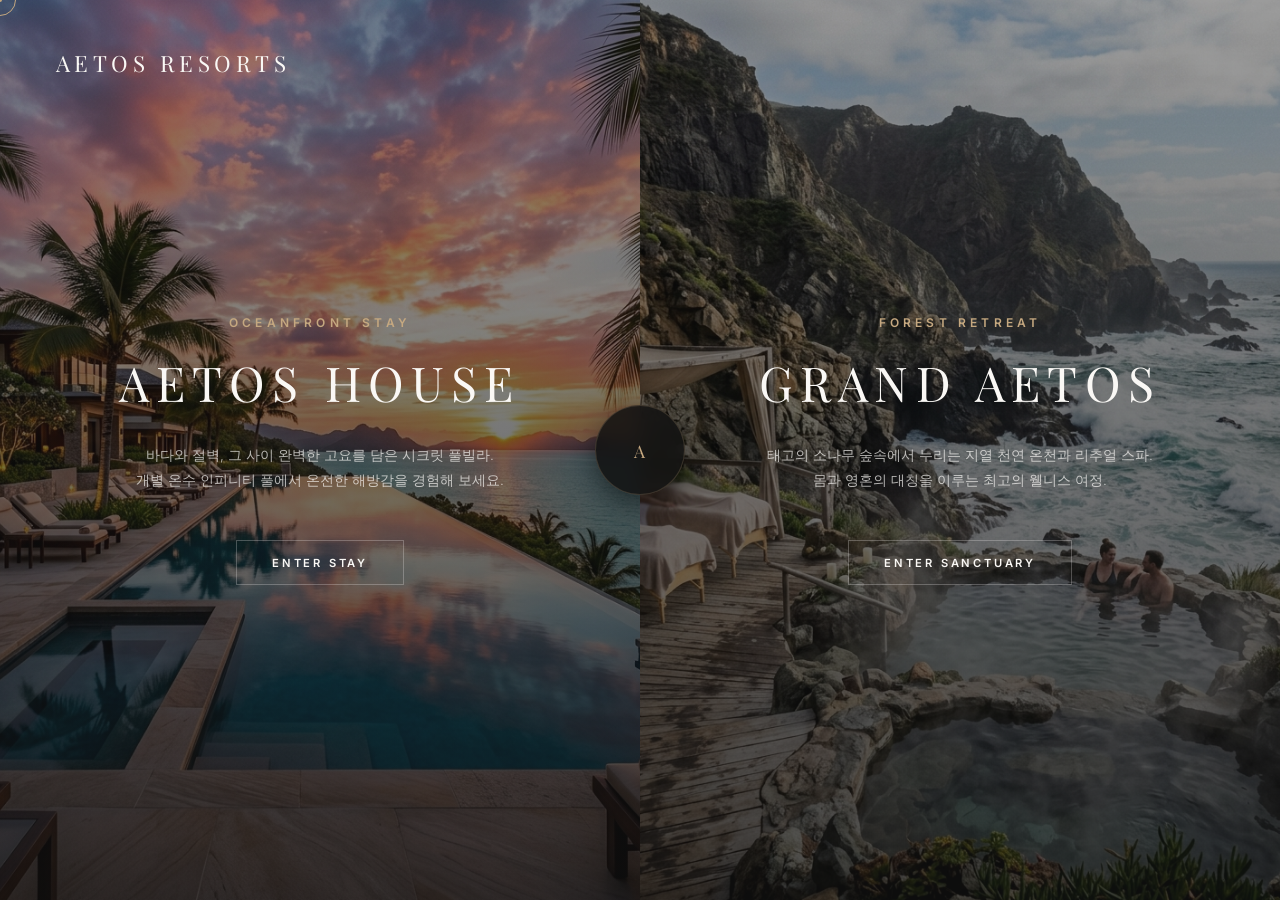
==== commit 68073340: "fix: Correct style class names in experiences/gallery sections and add custom cursor to root portal" ====
--- a/index.html
+++ b/index.html
@@ -278,6 +278,85 @@
                 text-align: center;
             }
         }
+
+        /* Custom Cursor */
+        @media (min-width: 1025px) {
+            body {
+                cursor: none;
+            }
+            a, .portal-panel {
+                cursor: none !important;
+            }
+            
+            .custom-cursor {
+                position: fixed;
+                top: 0;
+                left: 0;
+                width: 32px;
+                height: 32px;
+                border: 1px solid var(--color-gold);
+                border-radius: 50%;
+                pointer-events: none;
+                z-index: 9999;
+                transform: translate(-50%, -50%);
+                transition: width 0.3s ease, height 0.3s ease, background-color 0.3s ease, border-color 0.3s ease;
+                display: flex;
+                align-items: center;
+                justify-content: center;
+            }
+            
+            .custom-cursor-dot {
+                position: fixed;
+                top: 0;
+                left: 0;
+                width: 4px;
+                height: 4px;
+                background-color: var(--color-gold);
+                border-radius: 50%;
+                pointer-events: none;
+                z-index: 10000;
+                transform: translate(-50%, -50%);
+                transition: transform 0.1s ease;
+            }
+            
+            .custom-cursor.hover {
+                width: 55px;
+                height: 55px;
+                background-color: rgba(197, 168, 128, 0.08);
+                border-color: var(--color-gold);
+            }
+            
+            .custom-cursor.view-hover {
+                width: 85px;
+                height: 85px;
+                background-color: rgba(17, 17, 17, 0.9);
+                border-color: var(--color-gold);
+            }
+            
+            .custom-cursor::after {
+                content: '';
+                font-family: var(--font-sans);
+                font-size: 0.55rem;
+                font-weight: 700;
+                letter-spacing: 0.15em;
+                color: var(--color-gold);
+                text-transform: uppercase;
+                opacity: 0;
+                transition: opacity 0.25s ease;
+                white-space: nowrap;
+            }
+            
+            .custom-cursor.view-hover::after {
+                content: 'ENTER';
+                opacity: 1;
+            }
+        }
+
+        @media (max-width: 1024px) {
+            .custom-cursor, .custom-cursor-dot {
+                display: none !important;
+            }
+        }
     </style>
 </head>
 <body>
@@ -323,5 +402,67 @@
 
     </div>
 
+    <!-- Custom Mouse Cursor -->
+    <div class="custom-cursor" id="custom-cursor"></div>
+    <div class="custom-cursor-dot" id="custom-cursor-dot"></div>
+
+    <!-- JavaScript for Custom Cursor Tracker -->
+    <script>
+        document.addEventListener("DOMContentLoaded", () => {
+            const cursor = document.getElementById("custom-cursor");
+            const cursorDot = document.getElementById("custom-cursor-dot");
+            
+            if (cursor && cursorDot) {
+                let mouseX = 0;
+                let mouseY = 0;
+                let cursorX = 0;
+                let cursorY = 0;
+                
+                window.addEventListener("mousemove", (e) => {
+                    mouseX = e.clientX;
+                    mouseY = e.clientY;
+                    
+                    cursorDot.style.left = `${mouseX}px`;
+                    cursorDot.style.top = `${mouseY}px`;
+                });
+                
+                const tick = () => {
+                    cursorX += (mouseX - cursorX) * 0.12;
+                    cursorY += (mouseY - cursorY) * 0.12;
+                    
+                    cursor.style.left = `${cursorX}px`;
+                    cursor.style.top = `${cursorY}px`;
+                    
+                    requestAnimationFrame(tick);
+                };
+                tick();
+                
+                // Hover effects for portal panels
+                const panels = document.querySelectorAll(".portal-panel");
+                panels.forEach(panel => {
+                    panel.addEventListener("mouseenter", () => {
+                        cursor.classList.add("view-hover");
+                    });
+                    panel.addEventListener("mouseleave", () => {
+                        cursor.classList.remove("view-hover");
+                    });
+                });
+
+                // Hover effects for standard links/buttons if any
+                const hoverables = document.querySelectorAll("a, button");
+                hoverables.forEach(el => {
+                    if (!el.classList.contains("portal-panel")) {
+                        el.addEventListener("mouseenter", () => {
+                            cursor.classList.add("hover");
+                        });
+                        el.addEventListener("mouseleave", () => {
+                            cursor.classList.remove("hover");
+                        });
+                    }
+                });
+            }
+        });
+    </script>
+
 </body>
 </html>
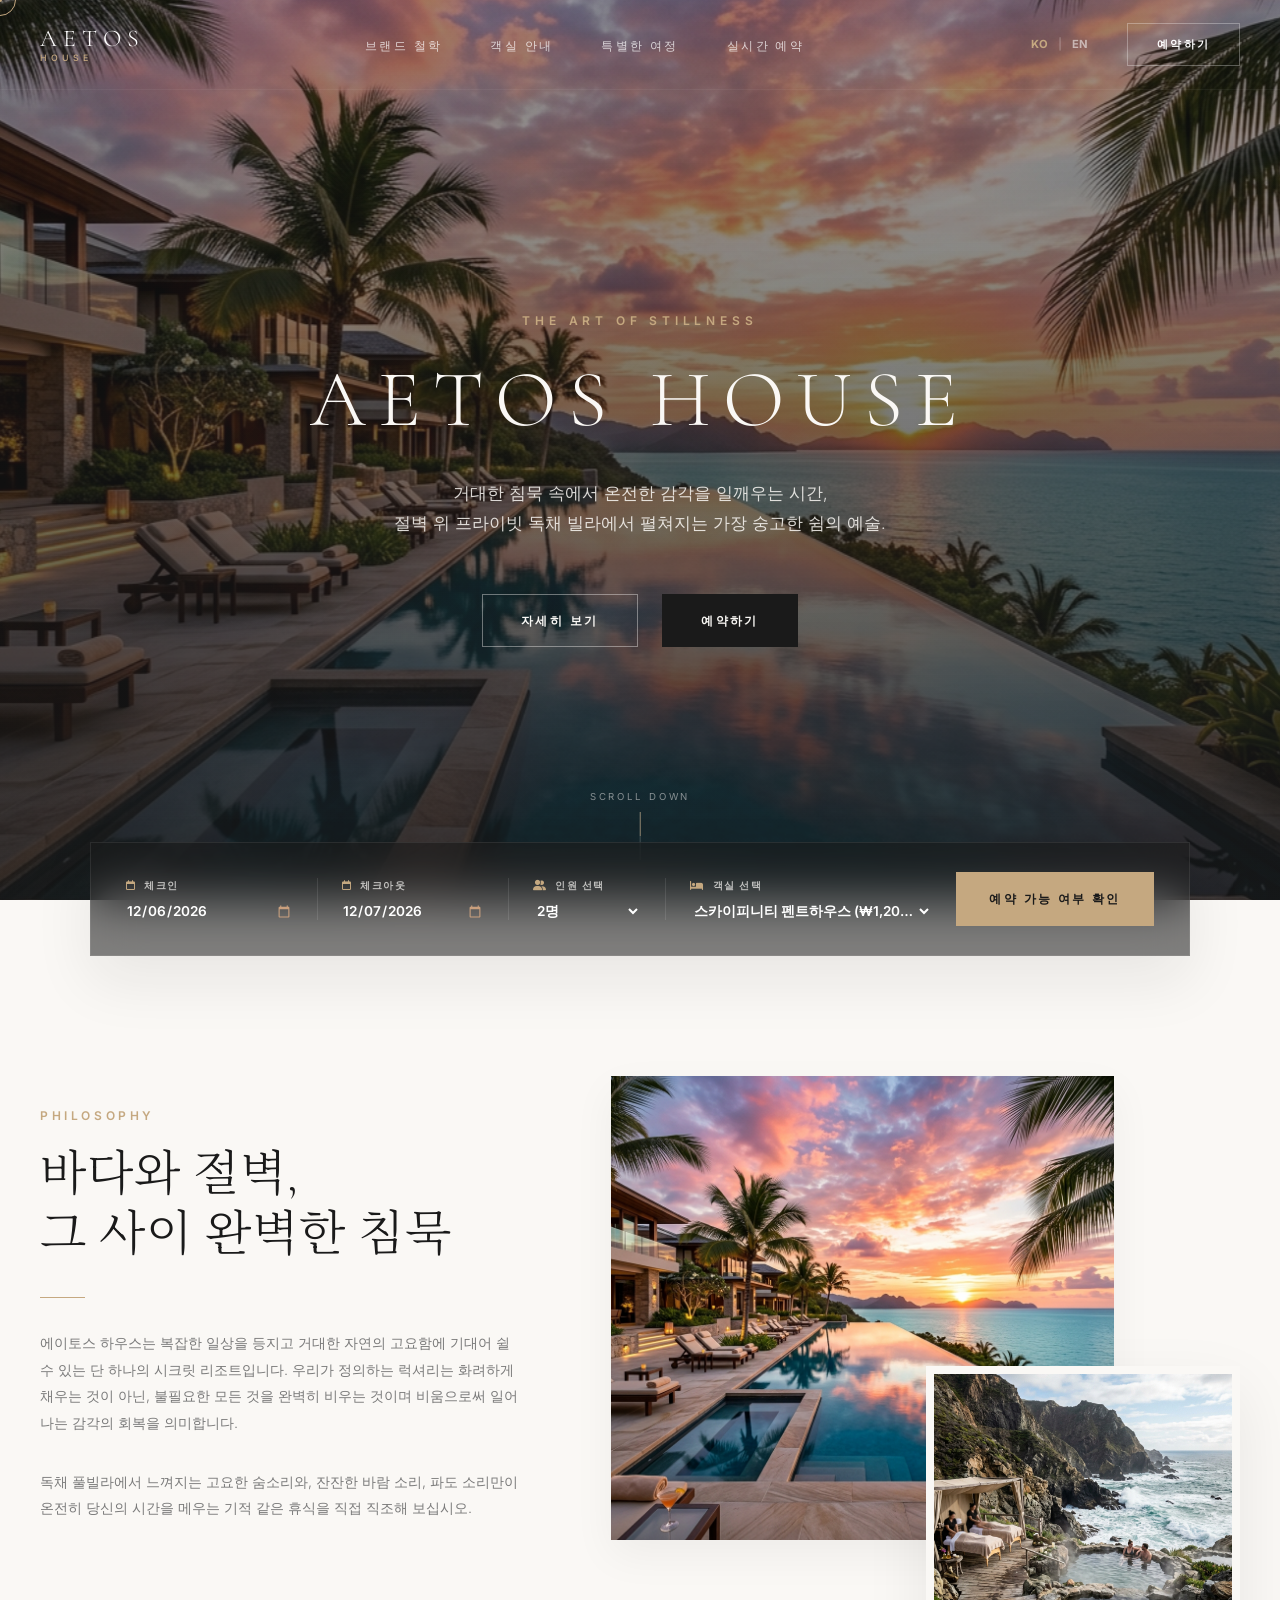
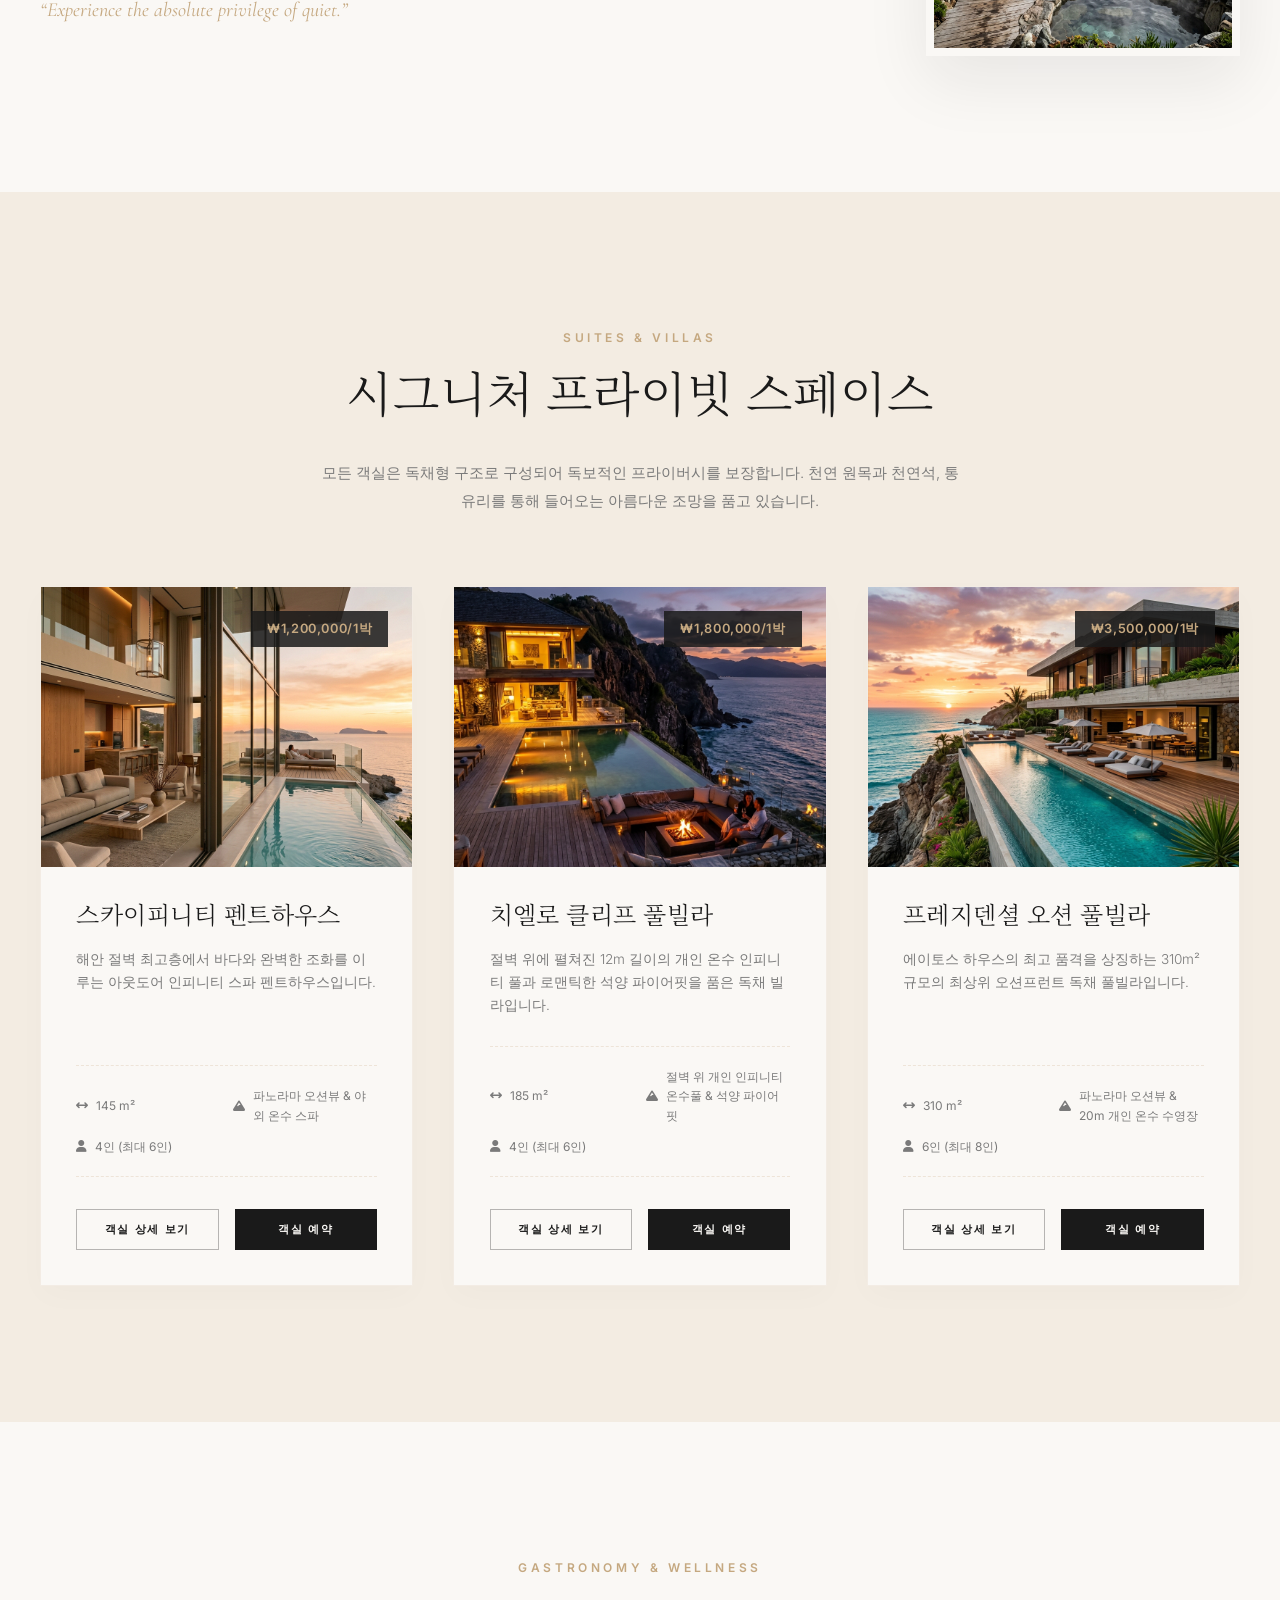
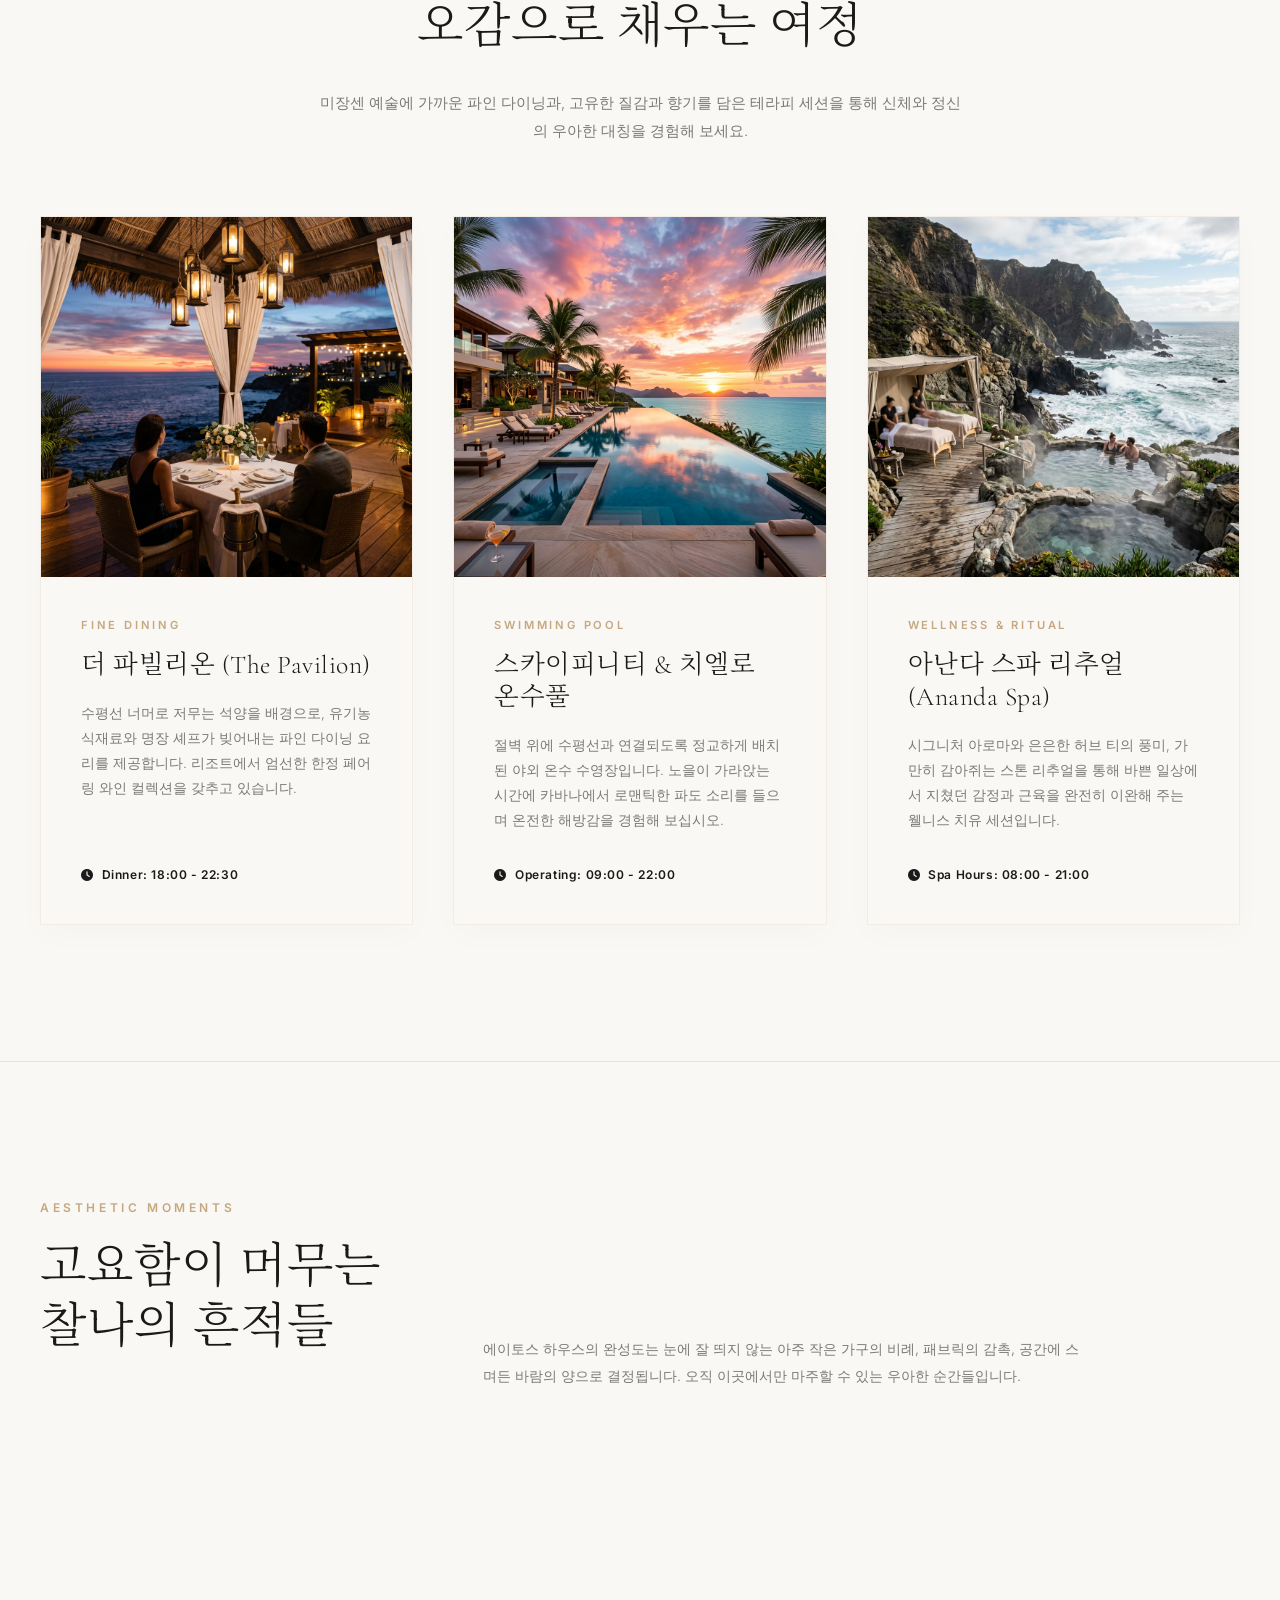
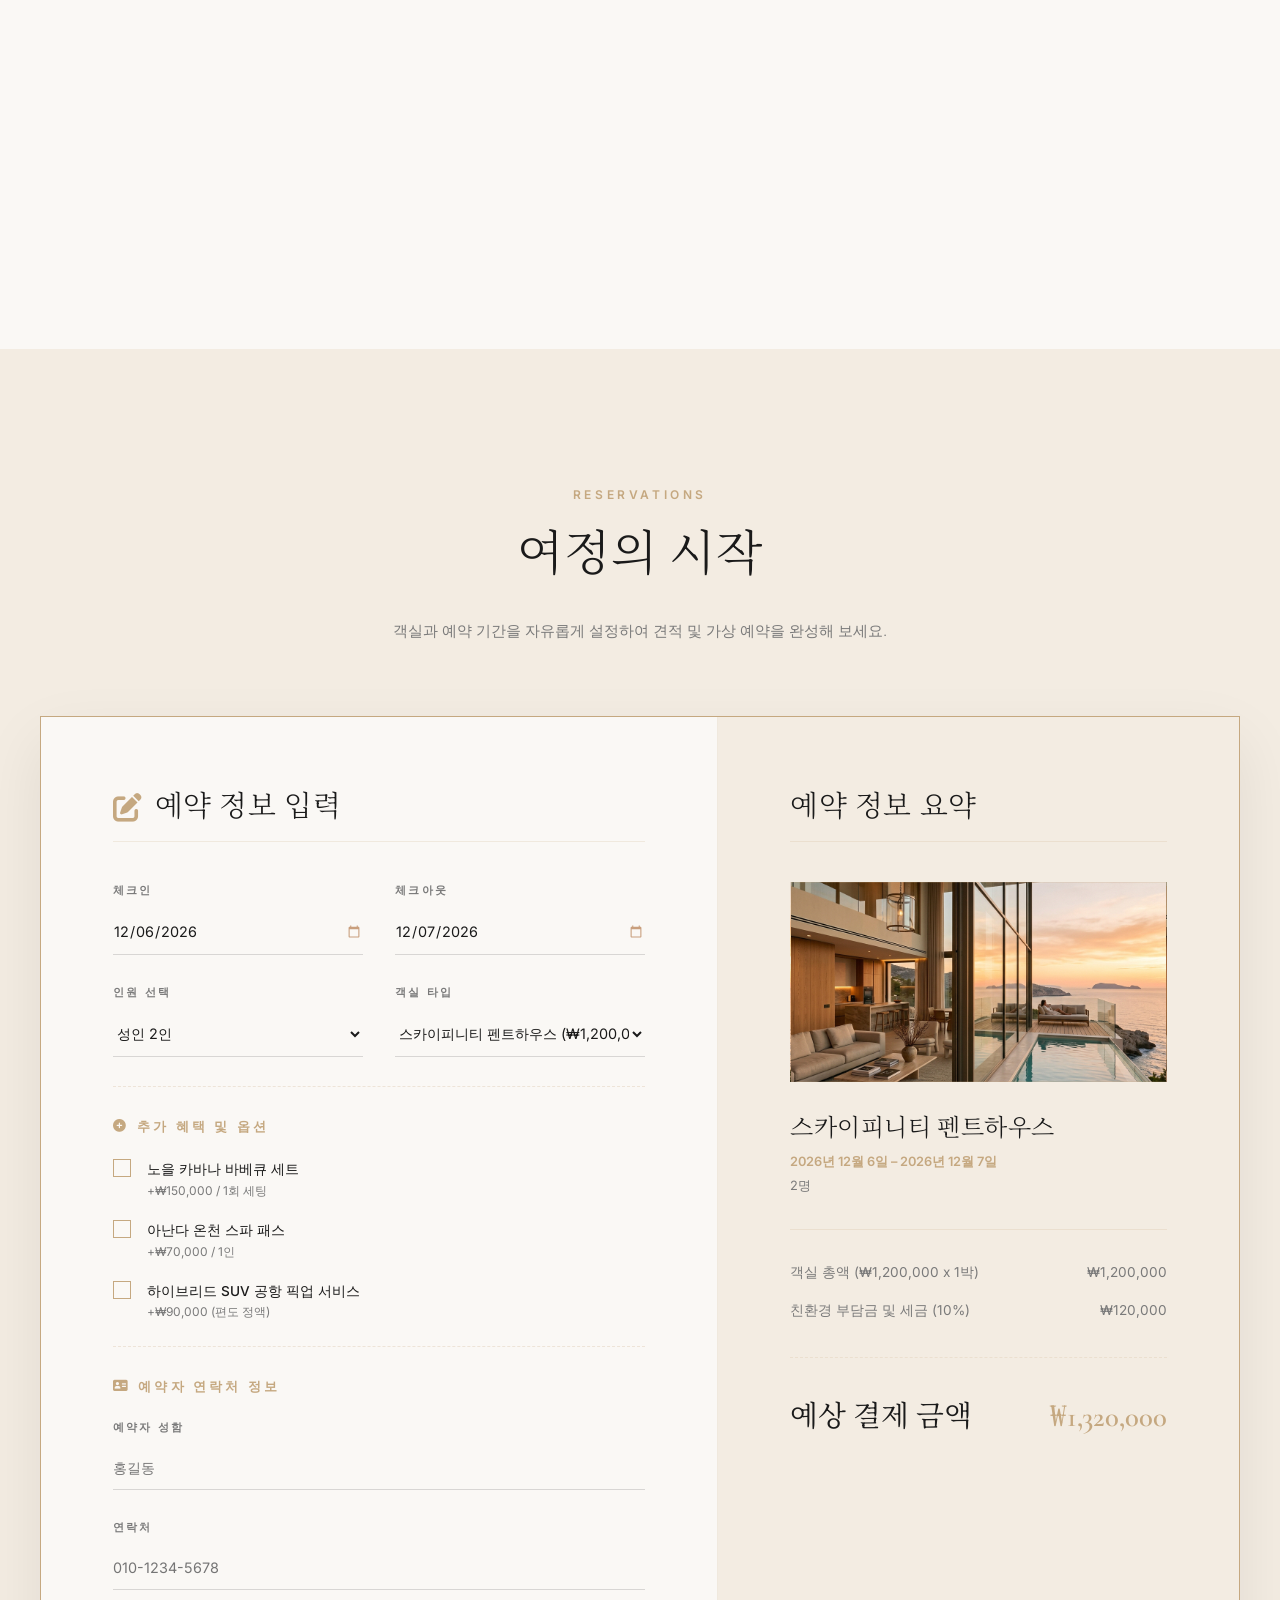
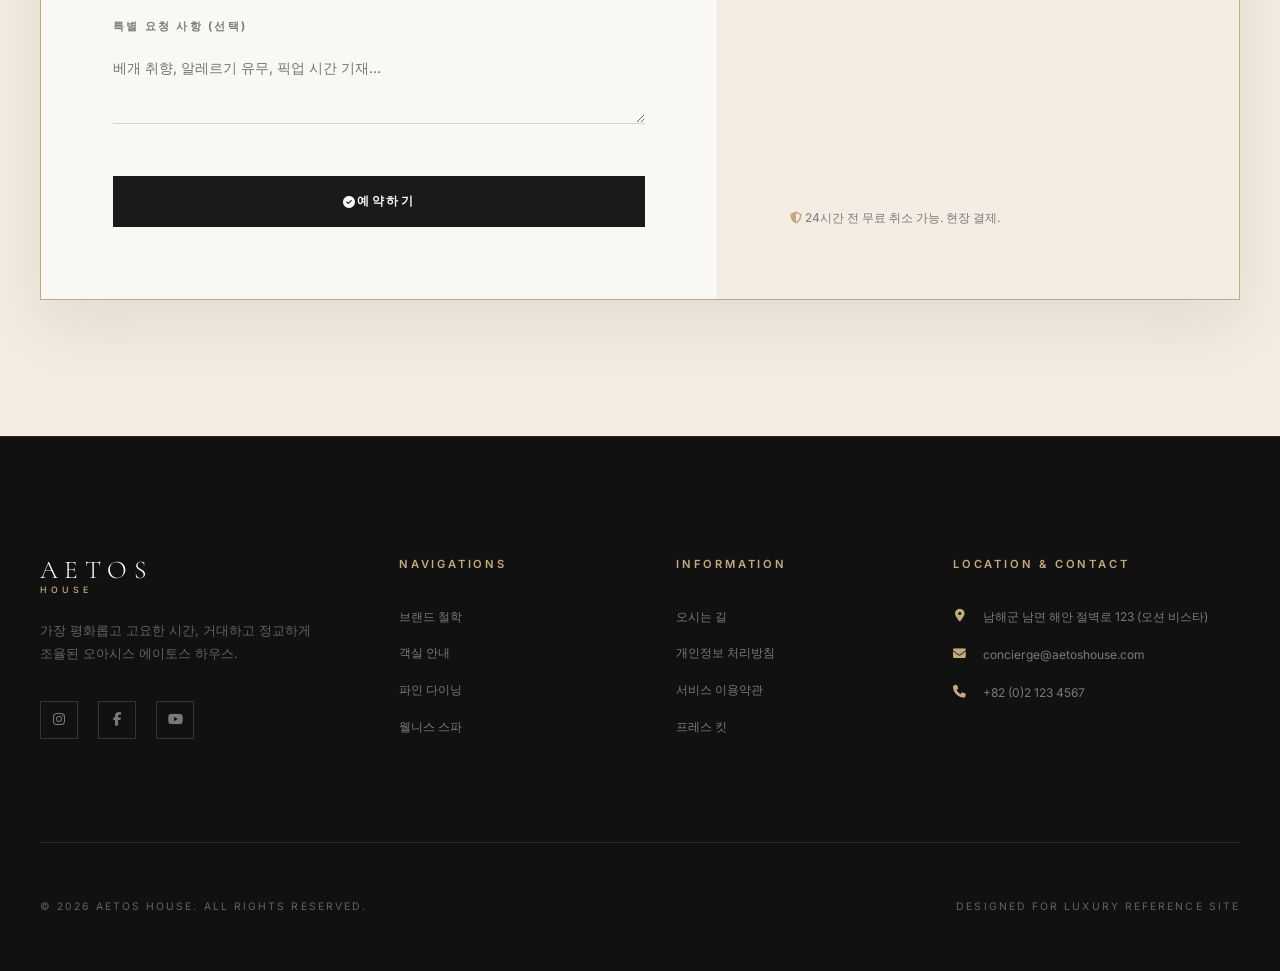
==== commit dcf9d3c6: "feat: Restore original Aetos House website to root index.html and delete pool-villa.html" ====
--- a/index.html
+++ b/index.html
@@ -3,466 +3,586 @@
 <head>
     <meta charset="UTF-8">
     <meta name="viewport" content="width=device-width, initial-scale=1.0">
-    <title>AETOS RESORTS — Select Your Stay</title>
+    <title>AETOS HOUSE — The Art of Stillness</title>
     
-    <meta name="description" content="고요와 비움의 미학을 담은 프리미엄 리조트 에이토스. 해안 절벽의 프라이빗 풀빌라 '에이토스 하우스'와 숲속의 지열 온천 웰니스 '그랜드 에이토스' 중 당신만의 안식처를 선택해 보세요.">
+    <!-- Meta Descriptions for SEO -->
+    <meta name="description" id="seo-meta-desc" content="바다와 절벽 사이 완벽한 고요를 담은 리조트 에이토스 하우스. 프라이빗 온수 인피니티 풀빌라에서 당신만의 특별한 힐링 여정을 계획해 보세요.">
+    <meta name="keywords" content="에이토스 하우스, aetos house, 풀빌라 리조트, 오션뷰 펜션, 인피니티 풀빌라, 온수 수영장, 감성 리조트, 스파 리조트">
     
-    <!-- Google Fonts: Playfair Display (editorial luxury serif), Noto Serif KR, Inter -->
+    <!-- Open Graph Meta Tags -->
+    <meta property="og:title" id="og-title-tag" content="AETOS HOUSE — The Art of Stillness">
+    <meta property="og:description" id="og-desc-tag" content="거대한 침묵 속에서 온전한 감각을 일깨우는 시간, 절벽 위 프라이빗 독채 풀빌라에서 펼쳐지는 가장 숭고한 쉼의 예술.">
+    <meta property="og:type" content="website">
+    <meta property="og:image" content="assets/hero.png">
+    
+    <!-- Google Fonts: Cormorant Garamond (luxury serif), Noto Serif KR (elegant Korean serif), Inter (sharp UI sans-serif) -->
     <link rel="preconnect" href="https://fonts.googleapis.com">
     <link rel="preconnect" href="https://fonts.gstatic.com" crossorigin>
-    <link href="https://fonts.googleapis.com/css2?family=Playfair+Display:ital,wght@0,400;0,500;0,600;1,400&family=Noto+Serif+KR:wght@200;300;400;500&family=Inter:wght@300;400;500;600&display=swap" rel="stylesheet">
+    <link href="https://fonts.googleapis.com/css2?family=Cormorant+Garamond:ital,wght@0,300;0,400;0,500;0,600;1,300;1,400&family=Noto+Serif+KR:wght@200;300;400;500;600&family=Inter:wght@300;400;500;600;700&display=swap" rel="stylesheet">
     
     <!-- FontAwesome for Icons -->
     <link rel="stylesheet" href="https://cdnjs.cloudflare.com/ajax/libs/font-awesome/6.5.1/css/all.min.css">
     
-    <style>
-        :root {
-            --color-gold: #c5a880;
-            --color-gold-hover: #b0936c;
-            --color-obsidian: #111111;
-            --color-pearl: #faf8f5;
-            --font-serif: 'Playfair Display', 'Noto Serif KR', serif;
-            --font-sans: 'Inter', sans-serif;
-            --transition-smooth: all 0.8s cubic-bezier(0.25, 1, 0.5, 1);
-        }
-
-        * {
-            box-sizing: border-box;
-            margin: 0;
-            padding: 0;
-        }
-
-        body, html {
-            height: 100%;
-            overflow: hidden;
-            font-family: var(--font-sans);
-            background-color: var(--color-obsidian);
-            color: var(--color-pearl);
-            -webkit-font-smoothing: antialiased;
-        }
-
-        /* Portal Split Screen Container */
-        .portal-container {
-            display: flex;
-            width: 100vw;
-            height: 100vh;
-            position: relative;
-        }
-
-        /* Portal Panels */
-        .portal-panel {
-            flex: 1;
-            height: 100%;
-            position: relative;
-            overflow: hidden;
-            display: flex;
-            flex-direction: column;
-            justify-content: center;
-            align-items: center;
-            text-align: center;
-            padding: 3rem;
-            transition: var(--transition-smooth);
-            text-decoration: none;
-            color: var(--color-pearl);
-        }
-
-        /* Background image containers with zoom */
-        .panel-bg {
-            position: absolute;
-            top: 0;
-            left: 0;
-            width: 100%;
-            height: 100%;
-            background-size: cover;
-            background-position: center;
-            transition: var(--transition-smooth);
-            transform: scale(1.03);
-            z-index: 1;
-        }
-
-        .panel-left .panel-bg {
-            background-image: linear-gradient(rgba(17, 17, 17, 0.4), rgba(17, 17, 17, 0.75)), url('assets/hero.png');
-        }
-
-        .panel-right .panel-bg {
-            background-image: linear-gradient(rgba(17, 17, 17, 0.4), rgba(17, 17, 17, 0.75)), url('assets/spa.png');
-            border-left: 1px solid rgba(255, 255, 255, 0.05);
-        }
-
-        /* Hover Interactions */
-        .portal-panel:hover {
-            flex: 1.15;
-        }
-
-        .portal-panel:hover .panel-bg {
-            transform: scale(1.08);
-            filter: brightness(1.1);
-        }
-
-        /* Panel content */
-        .panel-content {
-            position: relative;
-            z-index: 2;
-            max-width: 480px;
-            display: flex;
-            flex-direction: column;
-            align-items: center;
-            gap: 1.5rem;
-        }
-
-        .panel-tagline {
-            font-size: 0.75rem;
-            font-weight: 600;
-            letter-spacing: 0.35em;
-            color: var(--color-gold);
-            text-transform: uppercase;
-        }
-
-        .panel-title {
-            font-family: var(--font-serif);
-            font-size: 3rem;
-            font-weight: 300;
-            letter-spacing: 0.15em;
-            line-height: 1.2;
-            margin-bottom: 0.5rem;
-        }
-
-        .panel-desc {
-            font-size: 0.85rem;
-            font-weight: 300;
-            line-height: 1.8;
-            color: rgba(250, 248, 245, 0.7);
-            margin-bottom: 1.5rem;
-            word-break: keep-all;
-        }
-
-        /* Minimalist Button link */
-        .btn-portal {
-            display: inline-flex;
-            align-items: center;
-            justify-content: center;
-            padding: 0.9rem 2.2rem;
-            font-size: 0.7rem;
-            font-weight: 600;
-            text-transform: uppercase;
-            letter-spacing: 0.25em;
-            border: 1px solid rgba(250, 248, 245, 0.25);
-            color: var(--color-pearl);
-            background: transparent;
-            transition: all 0.4s ease;
-            position: relative;
-            z-index: 1;
-            overflow: hidden;
-        }
-
-        .btn-portal::before {
-            content: '';
-            position: absolute;
-            top: 0;
-            left: -100%;
-            width: 100%;
-            height: 100%;
-            background-color: var(--color-pearl);
-            z-index: -1;
-            transition: transform 0.4s cubic-bezier(0.25, 1, 0.5, 1);
-        }
-
-        .portal-panel:hover .btn-portal {
-            border-color: var(--color-pearl);
-        }
-
-        .btn-portal:hover {
-            color: var(--color-obsidian);
-            border-color: var(--color-pearl);
-        }
-
-        .btn-portal:hover::before {
-            transform: translateX(100%);
-        }
-
-        /* Center Insignia Brand */
-        .portal-insignia {
-            position: absolute;
-            top: 50%;
-            left: 50%;
-            transform: translate(-50%, -50%);
-            z-index: 10;
-            pointer-events: none;
-            display: flex;
-            flex-direction: column;
-            align-items: center;
-            justify-content: center;
-        }
-
-        .insignia-circle {
-            width: 90px;
-            height: 90px;
-            border: 1px solid rgba(197, 168, 128, 0.2);
-            background-color: rgba(17, 17, 17, 0.85);
-            border-radius: 50%;
-            backdrop-filter: blur(10px);
-            -webkit-backdrop-filter: blur(10px);
-            display: flex;
-            align-items: center;
-            justify-content: center;
-            font-family: var(--font-serif);
-            font-size: 1.1rem;
-            font-weight: 300;
-            color: var(--color-gold);
-            letter-spacing: 0.2em;
-            padding-left: 2px; /* Visual balance */
-            box-shadow: 0 10px 30px rgba(0, 0, 0, 0.5);
-            transition: var(--transition-smooth);
-        }
-
-        .portal-container:hover .insignia-circle {
-            border-color: var(--color-gold);
-            transform: scale(1.05);
-        }
-
-        /* Header logo/brand on top left */
-        .portal-header {
-            position: absolute;
-            top: 3rem;
-            left: 3.5rem;
-            z-index: 20;
-            pointer-events: none;
-        }
-
-        .portal-logo {
-            font-family: var(--font-serif);
-            font-size: 1.4rem;
-            font-weight: 300;
-            letter-spacing: 0.2em;
-            color: var(--color-pearl);
-        }
-
-        /* Mobile responsive adjustments */
-        @media (max-width: 768px) {
-            .portal-container {
-                flex-direction: column;
-            }
-
-            .portal-panel {
-                width: 100%;
-                height: 50vh;
-                padding: 2rem;
-            }
-
-            .panel-right .panel-bg {
-                border-left: none;
-                border-top: 1px solid rgba(255, 255, 255, 0.05);
-            }
-
-            .portal-panel:hover {
-                flex: 1.1;
-            }
-
-            .panel-title {
-                font-size: 2.2rem;
-            }
-
-            .panel-desc {
-                font-size: 0.8rem;
-                margin-bottom: 1rem;
-            }
-
-            .portal-insignia {
-                display: none; /* Hide insignia on mobile to avoid clutter */
-            }
-
-            .portal-header {
-                top: 2rem;
-                left: 50%;
-                transform: translateX(-50%);
-                text-align: center;
-            }
-        }
-
-        /* Custom Cursor */
-        @media (min-width: 1025px) {
-            body {
-                cursor: none;
-            }
-            a, .portal-panel {
-                cursor: none !important;
-            }
-            
-            .custom-cursor {
-                position: fixed;
-                top: 0;
-                left: 0;
-                width: 32px;
-                height: 32px;
-                border: 1px solid var(--color-gold);
-                border-radius: 50%;
-                pointer-events: none;
-                z-index: 9999;
-                transform: translate(-50%, -50%);
-                transition: width 0.3s ease, height 0.3s ease, background-color 0.3s ease, border-color 0.3s ease;
-                display: flex;
-                align-items: center;
-                justify-content: center;
-            }
-            
-            .custom-cursor-dot {
-                position: fixed;
-                top: 0;
-                left: 0;
-                width: 4px;
-                height: 4px;
-                background-color: var(--color-gold);
-                border-radius: 50%;
-                pointer-events: none;
-                z-index: 10000;
-                transform: translate(-50%, -50%);
-                transition: transform 0.1s ease;
-            }
-            
-            .custom-cursor.hover {
-                width: 55px;
-                height: 55px;
-                background-color: rgba(197, 168, 128, 0.08);
-                border-color: var(--color-gold);
-            }
-            
-            .custom-cursor.view-hover {
-                width: 85px;
-                height: 85px;
-                background-color: rgba(17, 17, 17, 0.9);
-                border-color: var(--color-gold);
-            }
-            
-            .custom-cursor::after {
-                content: '';
-                font-family: var(--font-sans);
-                font-size: 0.55rem;
-                font-weight: 700;
-                letter-spacing: 0.15em;
-                color: var(--color-gold);
-                text-transform: uppercase;
-                opacity: 0;
-                transition: opacity 0.25s ease;
-                white-space: nowrap;
-            }
-            
-            .custom-cursor.view-hover::after {
-                content: 'ENTER';
-                opacity: 1;
-            }
-        }
-
-        @media (max-width: 1024px) {
-            .custom-cursor, .custom-cursor-dot {
-                display: none !important;
-            }
-        }
-    </style>
+    <!-- External stylesheet -->
+    <link rel="stylesheet" href="styles.css">
 </head>
-<body>
-
-    <!-- Small Header Logo overlay -->
-    <header class="portal-header">
-        <h1 class="portal-logo">AETOS RESORTS</h1>
-    </header>
-
-    <!-- Split screens -->
-    <div class="portal-container">
-        
-        <!-- Left Panel: Oceanfront Pool Villa (Aetos House) -->
-        <a href="pool-villa.html" class="portal-panel panel-left">
-            <div class="panel-bg"></div>
-            <div class="panel-content">
-                <span class="panel-tagline">OCEANFRONT STAY</span>
-                <h2 class="panel-title">AETOS HOUSE</h2>
-                <p class="panel-desc">
-                    바다와 절벽, 그 사이 완벽한 고요를 담은 시크릿 풀빌라.<br>개별 온수 인피니티 풀에서 온전한 해방감을 경험해 보세요.
-                </p>
-                <div class="btn-portal">Enter Stay</div>
-            </div>
-        </a>
-
-        <!-- Center Circle Insignia -->
-        <div class="portal-insignia">
-            <div class="insignia-circle">A</div>
-        </div>
-
-        <!-- Right Panel: Forest Retreat & Spa (Grand Aetos) -->
-        <a href="forest-retreat/index.html" class="portal-panel panel-right">
-            <div class="panel-bg"></div>
-            <div class="panel-content">
-                <span class="panel-tagline">FOREST RETREAT</span>
-                <h2 class="panel-title">GRAND AETOS</h2>
-                <p class="panel-desc">
-                    태고의 소나무 숲속에서 누리는 지열 천연 온천과 리추얼 스파.<br>몸과 영혼의 대칭을 이루는 최고의 웰니스 여정.
-                </p>
-                <div class="btn-portal">Enter Sanctuary</div>
-            </div>
-        </a>
-
-    </div>
-
-    <!-- Custom Mouse Cursor -->
+<body class="bg-pearl text-charcoal font-sans overflow-x-hidden">
+    <!-- Custom cursor elements -->
     <div class="custom-cursor" id="custom-cursor"></div>
     <div class="custom-cursor-dot" id="custom-cursor-dot"></div>
-
-    <!-- JavaScript for Custom Cursor Tracker -->
-    <script>
-        document.addEventListener("DOMContentLoaded", () => {
-            const cursor = document.getElementById("custom-cursor");
-            const cursorDot = document.getElementById("custom-cursor-dot");
+    
+    <!-- Floating Luxury Header (GNB) -->
+    <header id="main-header" class="header">
+        <div class="header-container">
+            <!-- Brand Logo -->
+            <a href="index.html" class="logo-link" id="nav-logo">
+                <span class="logo-text-top">AETOS</span>
+                <span class="logo-text-bottom">HOUSE</span>
+            </a>
             
-            if (cursor && cursorDot) {
-                let mouseX = 0;
-                let mouseY = 0;
-                let cursorX = 0;
-                let cursorY = 0;
+            <!-- Desktop Menu -->
+            <nav class="nav-menu" id="nav-menu-desktop">
+                <ul class="nav-list">
+                    <li><a href="#philosophy" class="nav-link" id="link-about" data-i18n="nav-about">Philosophy</a></li>
+                    <li><a href="#suites" class="nav-link" id="link-rooms" data-i18n="nav-rooms">Suites & Villas</a></li>
+                    <li><a href="#experiences" class="nav-link" id="link-experiences" data-i18n="nav-experiences">Experiences</a></li>
+                    <li><a href="#booking" class="nav-link" id="link-reserve" data-i18n="nav-reserve">Reservations</a></li>
+                </ul>
+            </nav>
+            
+            <!-- Header CTA & Hamburger -->
+            <div class="header-cta">
+                <!-- Language Switcher Desktop -->
+                <div class="lang-switcher">
+                    <button class="lang-btn active" data-lang="ko">KO</button>
+                    <span class="lang-divider">|</span>
+                    <button class="lang-btn" data-lang="en">EN</button>
+                </div>
                 
-                window.addEventListener("mousemove", (e) => {
-                    mouseX = e.clientX;
-                    mouseY = e.clientY;
+                <a href="#booking" class="btn btn-outline" id="header-book-btn" data-i18n="btn-book">Book Now</a>
+                
+                <button class="mobile-toggle-btn" id="mobile-menu-toggle" aria-label="Toggle navigation menu">
+                    <span class="bar"></span>
+                    <span class="bar"></span>
+                    <span class="bar"></span>
+                </button>
+            </div>
+        </div>
+    </header>
+
+    <!-- Mobile Navigation Drawer Overlay -->
+    <div class="mobile-menu-overlay" id="mobile-menu-overlay">
+        <button class="mobile-close-btn" id="mobile-menu-close" aria-label="Close menu">&times;</button>
+        <nav class="mobile-nav">
+            <ul class="mobile-nav-list">
+                <li><a href="#philosophy" class="mobile-nav-link" data-i18n="nav-about">Philosophy</a></li>
+                <li><a href="#suites" class="mobile-nav-link" data-i18n="nav-rooms">Suites & Villas</a></li>
+                <li><a href="#experiences" class="mobile-nav-link" data-i18n="nav-experiences">Experiences</a></li>
+                <li><a href="#booking" class="mobile-nav-link" data-i18n="nav-reserve">Reservations</a></li>
+            </ul>
+            <div class="mobile-menu-footer">
+                <!-- Language Switcher Mobile -->
+                <div class="lang-switcher margin-bottom-md">
+                    <button class="lang-btn active" data-lang="ko">KO</button>
+                    <span class="lang-divider">|</span>
+                    <button class="lang-btn" data-lang="en">EN</button>
+                </div>
+                <a href="#booking" class="btn btn-primary btn-full" id="mobile-book-btn" data-i18n="btn-book">Book Now</a>
+                <p class="mobile-contact-info">concierge@aetoshouse.com<br>+82 (0)2 123 4567</p>
+            </div>
+        </nav>
+    </div>
+
+    <main>
+        <!-- Hero Section -->
+        <section id="hero" class="hero-section">
+            <div class="hero-bg-wrapper">
+                <video autoplay loop muted playsinline poster="assets/hero.png" class="hero-video" id="hero-bg-video">
+                    <source src="assets/video.mp4" type="video/mp4">
+                </video>
+                <div class="hero-overlay"></div>
+            </div>
+            <div class="hero-content text-center reveal">
+                <span class="hero-tagline"><span class="reveal-mask"><span class="reveal-text" data-i18n="hero-tagline">The Art of Stillness</span></span></span>
+                <h1 class="hero-title"><span class="reveal-mask"><span class="reveal-text" id="main-title" data-i18n="hero-title">AETOS HOUSE</span></span></h1>
+                <p class="hero-subtitle" data-i18n="hero-subtitle">거대한 침묵 속에서 온전한 감각을 일깨우는 시간,<br class="desktop-br">절벽 위 프라이빗 독채 빌라에서 펼쳐지는 가장 숭고한 쉼의 예술.</p>
+                <div class="hero-actions">
+                    <a href="#philosophy" class="btn btn-outline" id="hero-explore-btn" data-i18n="hero-explore">Explore</a>
+                    <a href="#booking" class="btn btn-primary" id="hero-book-btn" data-i18n="btn-book">Book Now</a>
+                </div>
+            </div>
+
+            <!-- Quick Booking Bar (Glassmorphic) -->
+            <div class="quick-booking-bar reveal delay-2">
+                <form id="quick-booking-form" class="quick-booking-form">
+                    <div class="booking-field">
+                        <label for="quick-checkin"><i class="fa-regular fa-calendar"></i> <span data-i18n="label-checkin">Check-in</span></label>
+                        <input type="date" id="quick-checkin" required>
+                    </div>
+                    <div class="booking-field border-left">
+                        <label for="quick-checkout"><i class="fa-regular fa-calendar"></i> <span data-i18n="label-checkout">Check-out</span></label>
+                        <input type="date" id="quick-checkout" required>
+                    </div>
+                    <div class="booking-field border-left">
+                        <label for="quick-guests"><i class="fa-solid fa-user-group"></i> <span data-i18n="label-guests">Guests</span></label>
+                        <select id="quick-guests">
+                            <option value="1">1 Guest</option>
+                            <option value="2" selected>2 Guests</option>
+                            <option value="3">3 Guests</option>
+                            <option value="4">4 Guests</option>
+                        </select>
+                    </div>
+                    <div class="booking-field border-left">
+                        <label for="quick-room"><i class="fa-solid fa-bed"></i> <span data-i18n="label-room-select">Select Suite</span></label>
+                        <select id="quick-room">
+                            <!-- Populated dynamically via app.js -->
+                        </select>
+                    </div>
+                    <button type="submit" class="btn btn-gold btn-booking" id="quick-booking-submit">
+                        <span data-i18n="btn-check-avail">Check Availability</span>
+                    </button>
+                </form>
+            </div>
+            
+            <!-- Scroll Down Indicator -->
+            <div class="hero-scroll-indicator">
+                <span data-i18n="scroll-down">Scroll Down</span>
+                <div class="scroll-line">
+                    <div class="scroll-bounce"></div>
+                </div>
+            </div>
+        </section>
+
+        <!-- Brand Philosophy Section -->
+        <section id="philosophy" class="section philosophy-section">
+            <div class="container">
+                <div class="grid-2-col-asymmetric">
+                    <!-- Text Column -->
+                    <div class="about-text reveal">
+                        <span class="section-tag"><span class="reveal-mask"><span class="reveal-text" data-i18n="about-tag">Philosophy</span></span></span>
+                        <h2 class="section-title"><span class="reveal-mask"><span class="reveal-text" data-i18n="about-title">바다와 절벽,<br class="desktop-br">그 사이 완벽한 침묵</span></span></h2>
+                        <div class="section-divider"></div>
+                        <p class="about-desc" data-i18n="about-desc1">
+                            에이토스 하우스는 복잡한 일상을 등지고 거대한 자연의 고요함에 기대어 쉴 수 있는 단 하나의 시크릿 리조트입니다. 우리가 정의하는 럭셔리는 화려하게 채우는 것이 아닌, 불필요한 모든 것을 완벽히 비우는 것이며 비움으로써 일어나는 감각의 회복을 의미합니다.
+                        </p>
+                        <p class="about-desc" data-i18n="about-desc2">
+                            독채 풀빌라에서 느껴지는 고요한 숨소리와, 잔잔한 바람 소리, 파도 소리만이 온전히 당신의 시간을 메우는 기적 같은 휴식을 직접 직조해 보십시오.
+                        </p>
+                        <div class="pt-4">
+                            <span class="philosophical-quote" data-i18n="philosophical-quote">“Experience the absolute privilege of quiet.”</span>
+                        </div>
+                    </div>
                     
-                    cursorDot.style.left = `${mouseX}px`;
-                    cursorDot.style.top = `${mouseY}px`;
-                });
+                    <!-- Visual Stack Column -->
+                    <div class="about-visual reveal delay-2">
+                        <div class="asymmetric-image-grid">
+                            <div class="asymmetric-img-main" style="background-image: url('assets/hero.png');" aria-label="Aetos House Ocean Pool View"></div>
+                            <div class="asymmetric-img-sub" style="background-image: url('assets/spa.png');" aria-label="Aetos House Ritual Tub"></div>
+                        </div>
+                    </div>
+                </div>
+            </div>
+        </section>
+
+        <!-- Suites & Villas Showcase Section -->
+        <section id="suites" class="section suites-section">
+            <div class="container">
+                <div class="section-header text-center reveal">
+                    <span class="section-tag"><span class="reveal-mask"><span class="reveal-text" data-i18n="rooms-tag">Suites & Villas</span></span></span>
+                    <h2 class="section-title"><span class="reveal-mask"><span class="reveal-text" data-i18n="rooms-title">시그니처 프라이빗 스페이스</span></span></h2>
+                    <p class="section-subtitle" data-i18n="rooms-subtitle">모든 객실은 독채형 구조로 구성되어 독보적인 프라이버시를 보장합니다. 천연 원목과 천연석, 통유리를 통해 들어오는 아름다운 조망을 품고 있습니다.</p>
+                </div>
                 
-                const tick = () => {
-                    cursorX += (mouseX - cursorX) * 0.12;
-                    cursorY += (mouseY - cursorY) * 0.12;
-                    
-                    cursor.style.left = `${cursorX}px`;
-                    cursor.style.top = `${cursorY}px`;
-                    
-                    requestAnimationFrame(tick);
-                };
-                tick();
+                <div class="grid-3-col reveal delay-2" id="rooms-cards-grid">
+                    <!-- Room Cards are rendered dynamically in app.js depending on language selection -->
+                </div>
+            </div>
+        </section>
+
+        <!-- Room Detail Modal -->
+        <div class="modal-overlay" id="room-modal">
+            <div class="modal-card">
+                <button class="modal-close-btn" id="room-modal-close" aria-label="Close modal">&times;</button>
+                <div class="modal-grid">
+                    <div class="modal-visual" id="modal-room-image"></div>
+                    <div class="modal-content">
+                        <div class="modal-header">
+                            <span class="modal-tag" data-i18n="modal-tag">객실 세부 정보</span>
+                            <h3 class="modal-title" id="modal-room-name">스위트 이름</h3>
+                            <div class="modal-price" id="modal-room-price">KRW 0 / Night</div>
+                        </div>
+                        <div class="modal-body">
+                            <p class="modal-description" id="modal-room-desc">객실 상세 설명...</p>
+                            
+                            <h4 class="modal-subheading" data-i18n="modal-subhead-specs">객실 사양</h4>
+                            <div class="modal-specs-grid">
+                                <div class="spec-item"><span class="spec-label" data-i18n="spec-size">크기:</span> <span id="modal-room-size">0 m²</span></div>
+                                <div class="spec-item"><span class="spec-label" data-i18n="spec-view">전망:</span> <span id="modal-room-view">오션뷰</span></div>
+                                <div class="spec-item"><span class="spec-label" data-i18n="spec-occ">최대 인원:</span> <span id="modal-room-occupancy">2인</span></div>
+                                <div class="spec-item"><span class="spec-label" data-i18n="spec-beds">침대:</span> <span id="modal-room-beds">킹베드 1개</span></div>
+                            </div>
+
+                            <h4 class="modal-subheading" data-i18n="modal-subhead-amenities">기본 포함 어메니티</h4>
+                            <ul class="modal-amenities-list" id="modal-room-amenities">
+                                <!-- Dynamic Amenities -->
+                            </ul>
+                        </div>
+                        <div class="modal-footer">
+                            <button class="btn btn-outline" id="modal-close-action" data-i18n="btn-back-list">목록으로</button>
+                            <button class="btn btn-primary" id="modal-book-action" data-i18n="btn-select-book">선택 및 예약</button>
+                        </div>
+                    </div>
+                </div>
+            </div>
+        </div>
+
+        <!-- Dining & Wellness (Experiences) Section -->
+        <section id="experiences" class="section experiences-section">
+            <div class="container">
+                <div class="section-header text-center reveal">
+                    <span class="section-tag"><span class="reveal-mask"><span class="reveal-text" data-i18n="exp-tag">Gastronomy & Wellness</span></span></span>
+                    <h2 class="section-title"><span class="reveal-mask"><span class="reveal-text" data-i18n="exp-title">오감으로 채우는 여정</span></span></h2>
+                    <p class="section-subtitle" data-i18n="exp-subtitle">미장센 예술에 가까운 파인 다이닝과, 고유한 질감과 향기를 담은 테라피 세션을 통해 신체와 정신의 우아한 대칭을 경험해 보세요.</p>
+                </div>
                 
-                // Hover effects for portal panels
-                const panels = document.querySelectorAll(".portal-panel");
-                panels.forEach(panel => {
-                    panel.addEventListener("mouseenter", () => {
-                        cursor.classList.add("view-hover");
-                    });
-                    panel.addEventListener("mouseleave", () => {
-                        cursor.classList.remove("view-hover");
-                    });
-                });
-
-                // Hover effects for standard links/buttons if any
-                const hoverables = document.querySelectorAll("a, button");
-                hoverables.forEach(el => {
-                    if (!el.classList.contains("portal-panel")) {
-                        el.addEventListener("mouseenter", () => {
-                            cursor.classList.add("hover");
-                        });
-                        el.addEventListener("mouseleave", () => {
-                            cursor.classList.remove("hover");
-                        });
-                    }
-                });
-            }
-        });
-    </script>
-
+                <div class="grid-3-col reveal delay-2">
+                    <!-- Experience 1: Fine Dining -->
+                    <div class="experience-card">
+                        <div class="experience-img-wrapper">
+                            <div class="experience-img" style="background-image: url('assets/dining.png');"></div>
+                        </div>
+                        <div class="experience-content">
+                            <span class="exp-tag" data-i18n="exp1-tag">Fine Dining</span>
+                            <h3 class="exp-title" data-i18n="exp1-title">더 파빌리온 (The Pavilion)</h3>
+                            <p class="exp-desc" data-i18n="exp1-desc">수평선 너머로 저무는 석양을 배경으로, 유기농 식재료와 명장 셰프가 빚어내는 파인 다이닝 요리를 제공합니다. 리조트에서 엄선한 한정 페어링 와인 컬렉션을 갖추고 있습니다.</p>
+                            <span class="exp-detail"><i class="fa-solid fa-clock"></i> <span data-i18n="exp1-hours">Dinner: 18:00 - 22:30</span></span>
+                        </div>
+                    </div>
+
+                    <!-- Experience 2: Outdoor Heated Pool -->
+                    <div class="experience-card">
+                        <div class="experience-img-wrapper">
+                            <div class="experience-img" style="background-image: url('assets/hero.png');"></div>
+                        </div>
+                        <div class="experience-content">
+                            <span class="exp-tag" data-i18n="exp2-tag">SWIMMING POOL</span>
+                            <h3 class="exp-title" data-i18n="exp2-title">스카이피니티 & 치엘로 온수풀</h3>
+                            <p class="exp-desc" data-i18n="exp2-desc">절벽 위에 수평선과 연결되도록 정교하게 배치된 heated 야외 온수 수영장입니다. 노을이 가라앉는 시간에 카바나에서 로맨틱한 파도 소리를 들으며 온전한 해방감을 경험해 보십시오.</p>
+                            <span class="exp-detail"><i class="fa-solid fa-clock"></i> <span data-i18n="exp2-hours">Operating: 09:00 - 22:00</span></span>
+                        </div>
+                    </div>
+
+                    <!-- Experience 3: Wellness Spa -->
+                    <div class="experience-card">
+                        <div class="experience-img-wrapper">
+                            <div class="experience-img" style="background-image: url('assets/spa.png');"></div>
+                        </div>
+                        <div class="experience-content">
+                            <span class="exp-tag" data-i18n="exp3-tag">Wellness & Ritual</span>
+                            <h3 class="exp-title" data-i18n="exp3-title">아난다 스파 리추얼 (Ananda Spa)</h3>
+                            <p class="exp-desc" data-i18n="exp3-desc">시그니처 아로마와 은은한 허브 티의 풍미, 가만히 감아쥐는 스톤 리추얼을 통해 바쁜 일상에서 지쳤던 감정과 근육을 완전히 이완해 주는 웰니스 치유 세션입니다.</p>
+                            <span class="exp-detail"><i class="fa-solid fa-clock"></i> <span data-i18n="exp3-hours">Spa Hours: 08:00 - 21:00</span></span>
+                        </div>
+                    </div>
+                </div>
+            </div>
+        </section>
+
+        <!-- Brand Aesthetic Grid -->
+        <section class="section aesthetic-section">
+            <div class="container">
+                <div class="grid-2-col-header reveal">
+                    <div>
+                        <span class="section-tag" data-i18n="aest-tag">Aesthetic Moments</span>
+                        <h3 class="section-title font-serif font-light" data-i18n="aest-title">고요함이 머무는 찰나의 흔적들</h3>
+                    </div>
+                    <div>
+                        <p class="aesthetic-header-desc" data-i18n="aest-desc">
+                            에이토스 하우스의 완성도는 눈에 잘 띄지 않는 아주 작은 가구의 비례, 패브릭의 감촉, 공간에 스며든 바람의 양으로 결정됩니다. 오직 이곳에서만 마주할 수 있는 우아한 순간들입니다.
+                        </p>
+                    </div>
+                </div>
+
+                <div class="aesthetic-grid reveal">
+                    <div class="aesthetic-img-item" style="background-image: url('https://images.unsplash.com/photo-1513694203232-719a280e022f?auto=format&fit=crop&w=500&q=80');" aria-label="Linen Details"></div>
+                    <div class="aesthetic-img-item offset-y" style="background-image: url('https://images.unsplash.com/photo-1507652313519-d4e9174996dd?auto=format&fit=crop&w=500&q=80');" aria-label="Calm stone pool surface"></div>
+                    <div class="aesthetic-img-item" style="background-image: url('https://images.unsplash.com/photo-1615485290382-441e4d049cb5?auto=format&fit=crop&w=500&q=80');" aria-label="Warm organic ceramics"></div>
+                    <div class="aesthetic-img-item offset-y" style="background-image: url('https://images.unsplash.com/photo-1540555700478-4be289fbecef?auto=format&fit=crop&w=500&q=80');" aria-label="Golden light casting shadows"></div>
+                </div>
+            </div>
+        </section>
+
+        <!-- Reservation Simulator Section -->
+        <section id="reservation" class="section reservation-section">
+            <div class="container">
+                <div class="section-header text-center reveal">
+                    <span class="section-tag"><span class="reveal-mask"><span class="reveal-text" data-i18n="reserve-tag">Reservations</span></span></span>
+                    <h2 class="section-title"><span class="reveal-mask"><span class="reveal-text" data-i18n="reserve-title">여정의 시작</span></span></h2>
+                    <p class="section-subtitle" data-i18n="reserve-subtitle">객실과 예약 기간을 자유롭게 설정하여 견적 및 가상 예약을 완성해 보세요.</p>
+                </div>
+
+                <div class="reservation-card reveal delay-2">
+                    <div class="reservation-grid" id="booking-flow-container">
+                        <!-- Left Side Form -->
+                        <div class="booking-form-pane">
+                            <h3 class="pane-title"><i class="fa-solid fa-pen-to-square"></i> <span data-i18n="form-title">예약 정보 입력</span></h3>
+                            <form id="main-booking-form">
+                                <div class="form-row">
+                                    <div class="form-group">
+                                        <label for="book-checkin" data-i18n="label-checkin">Check-in Date</label>
+                                        <input type="date" id="book-checkin" required>
+                                    </div>
+                                    <div class="form-group">
+                                        <label for="book-checkout" data-i18n="label-checkout">Check-out Date</label>
+                                        <input type="date" id="book-checkout" required>
+                                    </div>
+                                </div>
+                                <div class="form-row">
+                                    <div class="form-group">
+                                        <label for="book-guests" data-i18n="label-guests">Guests Count</label>
+                                        <select id="book-guests">
+                                            <!-- Dynamically populated in app.js -->
+                                        </select>
+                                    </div>
+                                    <div class="form-group">
+                                        <label for="book-room" data-i18n="label-room-type">Suites Option</label>
+                                        <select id="book-room">
+                                            <!-- Dynamically populated in app.js -->
+                                        </select>
+                                    </div>
+                                </div>
+
+                                <hr class="form-divider">
+                                
+                                <h4 class="form-section-title"><i class="fa-solid fa-circle-plus"></i> <span data-i18n="form-subhead-addons">추가 혜택 및 옵션</span></h4>
+                                <div class="enhancements-list">
+                                    <label class="checkbox-container">
+                                        <input type="checkbox" id="add-dining" value="150"> <!-- Cabana BBQ flat 150,000 KRW -->
+                                        <span class="checkmark"></span>
+                                        <div>
+                                            <span class="enhance-name" data-i18n="addon-dining-name">노을 카바나 바베큐 세트</span>
+                                            <span class="enhance-price" data-i18n="addon-dining-price">+₩150,000 / 1회 세팅</span>
+                                        </div>
+                                    </label>
+                                    <label class="checkbox-container">
+                                        <input type="checkbox" id="add-spa" value="70"> <!-- Spa pass 70,000 KRW per guest -->
+                                        <span class="checkmark"></span>
+                                        <div>
+                                            <span class="enhance-name" data-i18n="addon-spa-name">아난다 온천 스파 패스</span>
+                                            <span class="enhance-price" data-i18n="addon-spa-price">+₩70,000 / 1인</span>
+                                        </div>
+                                    </label>
+                                    <label class="checkbox-container">
+                                        <input type="checkbox" id="add-transfer" value="90"> <!-- Transfer 90,000 KRW flat -->
+                                        <span class="checkmark"></span>
+                                        <div>
+                                            <span class="enhance-name" data-i18n="addon-transfer-name">하이브리드 SUV 공항 픽업 서비스</span>
+                                            <span class="enhance-price" data-i18n="addon-transfer-price">+₩90,000 (편도 정액)</span>
+                                        </div>
+                                    </label>
+                                </div>
+
+                                <hr class="form-divider">
+
+                                <h4 class="form-section-title"><i class="fa-solid fa-address-card"></i> <span data-i18n="form-subhead-contact">예약자 연락처 정보</span></h4>
+                                <div class="form-group">
+                                    <label for="book-name" data-i18n="label-name">Contact Name</label>
+                                    <input type="text" id="book-name" placeholder="홍길동" required>
+                                </div>
+                                <div class="form-group">
+                                    <label for="book-phone" data-i18n="label-phone">Phone Number</label>
+                                    <input type="tel" id="book-phone" placeholder="010-1234-5678" required>
+                                </div>
+                                <div class="form-group">
+                                    <label for="book-requests" data-i18n="label-requests">Special Requests (Optional)</label>
+                                    <textarea id="book-requests" rows="3" placeholder="알레르기 유무, 픽업 시간 기재..."></textarea>
+                                </div>
+                                
+                                <button type="submit" class="btn btn-primary btn-full margin-top-md" id="booking-submit-btn">
+                                    <i class="fa-solid fa-circle-check"></i> <span data-i18n="btn-request-book">Confirm Reservation Stay</span>
+                                </button>
+                            </form>
+                        </div>
+                        
+                        <!-- Right Side Summary Card -->
+                        <div class="booking-summary-pane" id="booking-summary-panel">
+                            <h3 class="pane-title" data-i18n="summary-title">예약 정보 요약</h3>
+                            <div class="summary-room-preview" id="summary-room-img" style="background-image: url('assets/room1.png');"></div>
+                            
+                            <div class="summary-details">
+                                <h4 class="summary-room-name" id="summary-room-title">스위트 이름</h4>
+                                <p class="summary-dates" id="summary-display-dates">체크인 및 체크아웃 날짜를 선택해 주세요</p>
+                                <p class="summary-guests" id="summary-display-guests">2명</p>
+                            </div>
+
+                            <hr class="summary-divider">
+
+                            <div class="pricing-breakdown font-sans font-light">
+                                <div class="price-row">
+                                    <span id="price-label-nights">객실 총액 (₩3,500,000 x 1박)</span>
+                                    <span id="price-value-nights">₩3,500,000</span>
+                                </div>
+                                <div class="price-row" id="row-dining-cost" style="display: none;">
+                                    <span data-i18n="addon-dining-short">노을 카바나 바베큐</span>
+                                    <span id="val-dining-cost">₩0</span>
+                                </div>
+                                <div class="price-row" id="row-spa-cost" style="display: none;">
+                                    <span data-i18n="addon-spa-short">아난다 스파 패스</span>
+                                    <span id="val-spa-cost">₩0</span>
+                                </div>
+                                <div class="price-row" id="row-transfer-cost" style="display: none;">
+                                    <span data-i18n="addon-transfer-short">공항 SUV 서비스</span>
+                                    <span id="val-transfer-cost">₩0</span>
+                                </div>
+                                <div class="price-row">
+                                    <span data-i18n="summary-tax-label">Eco-Resort Levy & Tax (10%)</span>
+                                    <span id="price-value-tax">₩350,000</span>
+                                </div>
+                                <hr class="summary-divider-sub">
+                                <div class="price-row total-row">
+                                    <span data-i18n="summary-total-label">Estimated Total Price</span>
+                                    <span id="price-value-total">₩3,850,000</span>
+                                </div>
+                            </div>
+                            
+                            <div class="summary-footer-notice">
+                                <p><i class="fa-solid fa-shield-halved"></i> <span data-i18n="summary-cancel-policy">24시간 전 무료 취소 가능. 현장 결제.</span></p>
+                            </div>
+                        </div>
+                    </div>
+
+                    <!-- Loader View -->
+                    <div class="booking-loading-pane" id="booking-loading-panel" style="display: none;">
+                        <div class="spinner-container">
+                            <div class="spa-spinner"></div>
+                            <h3 class="loading-message" data-i18n="load-title">객실 예약 가능 여부 확인 중...</h3>
+                            <p class="loading-desc" data-i18n="load-desc">에이토스 하우스의 최고급 친환경 안식처를 확보하고 있습니다.</p>
+                        </div>
+                    </div>
+
+                    <!-- Booking Success screen (Modal Ticket Style) -->
+                    <div class="booking-success-pane" id="booking-success-panel" style="display: none;">
+                        <div class="success-header text-center">
+                            <div class="success-icon-wrapper">
+                                <i class="fa-solid fa-hotel"></i>
+                            </div>
+                            <h3 class="success-title" data-i18n="success-title">RESERVATION CONFIRMED</h3>
+                            <p class="success-subtitle" data-i18n="success-subtitle">고귀한 쉼의 여정이 확정되었습니다.</p>
+                        </div>
+                        
+                        <div class="receipt-card">
+                            <div class="receipt-header">
+                                <div>
+                                    <span class="receipt-label" data-i18n="receipt-code-label">CONFIRMATION CODE</span>
+                                    <span class="receipt-code" id="receipt-conf-code">AURA-2983-V</span>
+                                </div>
+                                <div class="text-right">
+                                    <span class="receipt-label" data-i18n="receipt-status-label">STATUS</span>
+                                    <span class="receipt-badge" data-i18n="receipt-status-val">확정됨</span>
+                                </div>
+                            </div>
+                            
+                            <div class="receipt-details">
+                                <div class="receipt-item">
+                                    <span class="receipt-label" data-i18n="label-name">Contact Name</span>
+                                    <span class="receipt-val" id="receipt-guest-name">홍길동</span>
+                                </div>
+                                <div class="receipt-item">
+                                    <span class="receipt-label" data-i18n="receipt-room-label">SANCTUARY</span>
+                                    <span class="receipt-val" id="receipt-room-name">프레지덴셜 풀빌라</span>
+                                </div>
+                                <div class="receipt-item">
+                                    <span class="receipt-label" data-i18n="label-checkin">Check-in</span>
+                                    <span class="receipt-val" id="receipt-checkin">2026-06-12</span>
+                                </div>
+                                <div class="receipt-item">
+                                    <span class="receipt-label" data-i18n="label-checkout">Check-out</span>
+                                    <span class="receipt-val" id="receipt-checkout">2026-06-15</span>
+                                </div>
+                            </div>
+
+                            <hr class="receipt-divider">
+
+                            <div class="receipt-financials">
+                                <div class="receipt-row">
+                                    <span data-i18n="receipt-price-label">Total Price</span>
+                                    <span class="receipt-total-val" id="receipt-total-cost">₩3,850,000</span>
+                                </div>
+                                <p class="receipt-disclaimer" id="receipt-success-disclaimer">기재하신 연락처로 컨시어지가 24시간 이내에 직접 디테일 플래닝을 위해 개별 전화를 드립니다. 결제는 퇴실 시 진행됩니다.</p>
+                            </div>
+                        </div>
+
+                        <div class="success-actions text-center">
+                            <button class="btn btn-outline" id="success-reset-btn" data-i18n="btn-new-reserve">새로 예약하기</button>
+                            <button class="btn btn-primary" id="success-download-btn"><i class="fa-solid fa-download"></i> <span data-i18n="btn-save-receipt">영수증 저장</span></button>
+                        </div>
+                    </div>
+                </div>
+            </div>
+        </section>
+    </main>
+
+    <!-- Footer -->
+    <footer id="footer" class="footer">
+        <div class="container">
+            <div class="footer-grid">
+                <!-- Branding column -->
+                <div class="footer-brand-col">
+                    <a href="index.html" class="logo-link logo-footer">
+                        <span class="logo-text-top">AETOS</span>
+                        <span class="logo-text-bottom">HOUSE</span>
+                    </a>
+                    <p class="footer-tagline" data-i18n="footer-tagline">가장 평화롭고 고요한 시간, 거대하고 정교하게 조율된 오아시스 에이토스 하우스.</p>
+                    <div class="social-links">
+                        <a href="#" aria-label="Instagram"><i class="fa-brands fa-instagram"></i></a>
+                        <a href="#" aria-label="Facebook"><i class="fa-brands fa-facebook-f"></i></a>
+                        <a href="#" aria-label="YouTube"><i class="fa-brands fa-youtube"></i></a>
+                    </div>
+                </div>
+
+                <!-- Navigations column -->
+                <div class="footer-links-col">
+                    <h4 class="footer-title" data-i18n="footer-explore-title">NAVIGATIONS</h4>
+                    <ul class="footer-links">
+                        <li><a href="#philosophy" data-i18n="nav-about">Philosophy</a></li>
+                        <li><a href="#suites" data-i18n="nav-rooms">Suites & Villas</a></li>
+                        <li><a href="#experiences" data-i18n="footer-nav-dining">Fine Dining</a></li>
+                        <li><a href="#booking" data-i18n="footer-nav-spa">Wellness Spa</a></li>
+                    </ul>
+                </div>
+
+                <!-- Information column -->
+                <div class="footer-links-col">
+                    <h4 class="footer-title" data-i18n="footer-info-title">INFORMATION</h4>
+                    <ul class="footer-links">
+                        <li><a href="#" data-i18n="policy-directions">Directions</a></li>
+                        <li><a href="#" data-i18n="policy-privacy">Privacy Policy</a></li>
+                        <li><a href="#" data-i18n="policy-terms">Terms of Service</a></li>
+                        <li><a href="#" data-i18n="policy-press">Press Kit</a></li>
+                    </ul>
+                </div>
+
+                <!-- Location & Contact column -->
+                <div class="footer-contact-col">
+                    <h4 class="footer-title" data-i18n="footer-contact-title">LOCATION & CONTACT</h4>
+                    <ul class="footer-contact-list">
+                        <li><i class="fa-solid fa-location-dot"></i> <span data-i18n="footer-addr-val">Cliffside Ocean Vista, South Coast, Korea</span></li>
+                        <li><i class="fa-solid fa-envelope"></i> <span>concierge@aetoshouse.com</span></li>
+                        <li><i class="fa-solid fa-phone"></i> <span>+82 (0)2 123 4567</span></li>
+                    </ul>
+                </div>
+            </div>
+
+            <hr class="footer-divider">
+
+            <div class="footer-bottom">
+                <p class="copyright">© 2026 AETOS HOUSE. ALL RIGHTS RESERVED.</p>
+                <p class="footer-designed" data-i18n="footer-designed">DESIGNED FOR LUXURY REFERENCE SITE</p>
+            </div>
+        </div>
+    </footer>
+
+    <!-- External script -->
+    <script src="app.js"></script>
 </body>
 </html>
--- a/styles.css
+++ b/styles.css
@@ -0,0 +1,2192 @@
+/* ==========================================================================
+   Design Tokens & CSS Variables (Aetos House Aesthetic)
+   ========================================================================== */
+:root {
+    /* Color Palette */
+    --color-primary-dark: #1a1a1a;     /* Elegant Charcoal Black */
+    --color-primary-medium: #c5a880;   /* Signature Sand Gold */
+    --color-primary-light: #faf8f5;    /* Pristine Pearl White */
+    --color-gold: #c5a880;
+    --color-gold-hover: #b0936c;
+    --color-obsidian: #1a1a1a;
+    --color-clay: #f3ece2;             /* Earthy warm clay */
+    --color-white: #ffffff;
+    --color-grey-light: #e6e3dd;
+    --color-grey-medium: #7a7a7a;
+    --color-red: #a94442;
+
+    /* Typography */
+    --font-serif: 'Cormorant Garamond', 'Noto Serif KR', Georgia, serif;
+    --font-sans: 'Inter', system-ui, -apple-system, sans-serif;
+
+    /* Transitions & Shadows */
+    --transition-smooth: all 0.5s cubic-bezier(0.215, 0.610, 0.355, 1);
+    --transition-quick: all 0.25s ease-out;
+    --shadow-soft: 0 10px 30px rgba(26, 26, 26, 0.02);
+    --shadow-medium: 0 15px 40px rgba(26, 26, 26, 0.05);
+    --shadow-deep: 0 25px 60px rgba(26, 26, 26, 0.08);
+    
+    /* Layout */
+    --max-width: 1280px;
+    --header-height: 90px;
+}
+
+/* ==========================================================================
+   Base & Reset Styles
+   ========================================================================== */
+*, *::before, *::after {
+    box-sizing: border-box;
+    margin: 0;
+    padding: 0;
+}
+
+html {
+    scroll-behavior: smooth;
+    font-size: 16px;
+    -webkit-font-smoothing: antialiased;
+}
+
+body {
+    font-family: var(--font-sans);
+    background-color: var(--color-primary-light);
+    color: var(--color-obsidian);
+    line-height: 1.6;
+    overflow-x: hidden;
+}
+
+h1, h2, h3, h4, h5, h6 {
+    font-family: var(--font-serif);
+    font-weight: 300; /* Luxury thin weight */
+    line-height: 1.25;
+    letter-spacing: 0.02em;
+}
+
+a {
+    color: inherit;
+    text-decoration: none;
+    transition: var(--transition-quick);
+}
+
+img {
+    max-width: 100%;
+    height: auto;
+    display: block;
+}
+
+ul {
+    list-style: none;
+}
+
+/* Custom Sleek Scrollbar */
+::-webkit-scrollbar {
+    width: 6px;
+}
+::-webkit-scrollbar-track {
+    background: var(--color-primary-light);
+}
+::-webkit-scrollbar-thumb {
+    background: var(--color-gold);
+    border-radius: 3px;
+}
+
+/* Screen reader helper */
+.sr-only {
+    position: absolute;
+    width: 1px;
+    height: 1px;
+    padding: 0;
+    margin: -1px;
+    overflow: hidden;
+    clip: rect(0, 0, 0, 0);
+    border: 0;
+}
+
+/* Utilities */
+.margin-top-md { margin-top: 1.5rem; }
+.margin-bottom-md { margin-bottom: 1.5rem; }
+.text-center { text-align: center; }
+.text-right { text-align: right; }
+.pt-4 { padding-top: 1rem; }
+
+/* ==========================================================================
+   Layout Containers & Grid Layouts
+   ========================================================================== */
+.container {
+    max-width: var(--max-width);
+    margin: 0 auto;
+    padding: 0 2.5rem;
+}
+
+.section {
+    padding: 8.5rem 0;
+}
+
+.grid-2-col {
+    display: grid;
+    grid-template-columns: repeat(2, 1fr);
+    gap: 4.5rem;
+    align-items: center;
+}
+
+.grid-2-col-asymmetric {
+    display: grid;
+    grid-template-columns: 1fr 1.3fr;
+    gap: 5.5rem;
+    align-items: center;
+}
+
+.grid-3-col {
+    display: grid;
+    grid-template-columns: repeat(3, 1fr);
+    gap: 2.5rem;
+}
+
+/* ==========================================================================
+   Buttons & General Components
+   ========================================================================== */
+.btn {
+    display: inline-flex;
+    align-items: center;
+    justify-content: center;
+    padding: 1rem 2.4rem;
+    font-family: var(--font-sans);
+    font-size: 0.75rem;
+    font-weight: 600;
+    text-transform: uppercase;
+    letter-spacing: 0.2em;
+    border-radius: 0; /* Strict square corners for luxury look */
+    border: 1px solid transparent;
+    cursor: pointer;
+    position: relative;
+    z-index: 1;
+    overflow: hidden;
+    background-color: transparent;
+    transition: color 0.4s ease, border-color 0.4s ease;
+}
+
+.btn::before {
+    content: '';
+    position: absolute;
+    top: 0;
+    left: -100%;
+    width: 100%;
+    height: 100%;
+    z-index: -1;
+    transition: transform 0.4s cubic-bezier(0.215, 0.610, 0.355, 1);
+}
+
+.btn:hover::before {
+    transform: translateX(100%);
+}
+
+.btn-primary {
+    border-color: var(--color-primary-dark);
+    color: var(--color-primary-light);
+    background-color: var(--color-primary-dark);
+}
+
+.btn-primary::before {
+    background-color: var(--color-gold);
+}
+
+.btn-primary:hover {
+    color: var(--color-primary-dark);
+    border-color: var(--color-gold);
+}
+
+.btn-outline {
+    border-color: rgba(26, 26, 26, 0.3);
+    color: var(--color-primary-dark);
+    background-color: transparent;
+}
+
+.btn-outline::before {
+    background-color: var(--color-primary-dark);
+}
+
+.btn-outline:hover {
+    color: var(--color-primary-light);
+    border-color: var(--color-primary-dark);
+}
+
+.btn-gold {
+    background-color: var(--color-gold);
+    color: var(--color-primary-dark);
+    border-color: var(--color-gold);
+}
+
+.btn-gold::before {
+    background-color: var(--color-gold-hover);
+}
+
+.btn-gold:hover {
+    color: var(--color-white);
+    border-color: var(--color-gold-hover);
+}
+
+.btn-sm {
+    padding: 0.75rem 1.6rem;
+    font-size: 0.7rem;
+    letter-spacing: 0.15em;
+}
+
+.btn-full {
+    width: 100%;
+}
+
+/* Section Header Styles */
+.section-tag {
+    display: block;
+    font-size: 0.75rem;
+    font-weight: 600;
+    color: var(--color-gold);
+    text-transform: uppercase;
+    letter-spacing: 0.3em;
+    margin-bottom: 1.25rem;
+}
+
+.section-title {
+    font-size: 3rem;
+    color: var(--color-primary-dark);
+    margin-bottom: 2rem;
+    font-weight: 300;
+    font-family: var(--font-serif);
+}
+
+.section-subtitle {
+    font-size: 0.95rem;
+    line-height: 1.8;
+    color: var(--color-grey-medium);
+    max-width: 650px;
+    margin: 0 auto 4.5rem auto;
+    font-weight: 300;
+}
+
+.section-divider {
+    width: 45px;
+    height: 1px;
+    background-color: var(--color-gold);
+    margin-bottom: 2rem;
+}
+
+/* ==========================================================================
+   Header & Navigation
+   ========================================================================== */
+.header {
+    position: fixed;
+    top: 0;
+    left: 0;
+    width: 100%;
+    height: var(--header-height);
+    background-color: transparent;
+    border-bottom: 1px solid rgba(255, 255, 255, 0.05);
+    z-index: 100;
+    transition: transform 0.5s cubic-bezier(0.215, 0.610, 0.355, 1), background-color 0.4s ease, height 0.4s ease, box-shadow 0.4s ease;
+}
+
+.header.scrolled {
+    background-color: rgba(250, 248, 245, 0.96);
+    height: 75px;
+    box-shadow: 0 4px 30px rgba(0, 0, 0, 0.03);
+    border-bottom: 1px solid rgba(197, 168, 128, 0.2);
+}
+
+.header-container {
+    max-width: var(--max-width);
+    height: 100%;
+    margin: 0 auto;
+    padding: 0 2.5rem;
+    display: flex;
+    align-items: center;
+    justify-content: space-between;
+}
+
+.logo-link {
+    display: flex;
+    flex-direction: column;
+    align-items: flex-start;
+    color: var(--color-white);
+    line-height: 1;
+    transition: var(--transition-smooth);
+}
+
+.logo-text-top {
+    font-family: var(--font-serif);
+    font-size: 1.5rem;
+    letter-spacing: 0.25em;
+    font-weight: 300;
+}
+
+.logo-text-bottom {
+    font-family: var(--font-sans);
+    font-size: 0.55rem;
+    letter-spacing: 0.45em;
+    font-weight: 500;
+    color: var(--color-gold);
+    margin-top: 3px;
+}
+
+.header.scrolled .logo-link {
+    color: var(--color-primary-dark);
+}
+
+.nav-list {
+    display: flex;
+    gap: 3rem;
+}
+
+.nav-link {
+    color: rgba(255, 255, 255, 0.75);
+    font-size: 0.75rem;
+    font-weight: 500;
+    letter-spacing: 0.2em;
+    text-transform: uppercase;
+    padding: 0.5rem 0;
+    position: relative;
+    transition: var(--transition-smooth);
+}
+
+.nav-link::after {
+    content: '';
+    position: absolute;
+    bottom: 0;
+    left: 0;
+    width: 0;
+    height: 1px;
+    background-color: var(--color-gold);
+    transition: var(--transition-quick);
+}
+
+.nav-link:hover {
+    color: var(--color-white);
+}
+
+.header.scrolled .nav-link {
+    color: rgba(26, 26, 26, 0.7);
+}
+
+.header.scrolled .nav-link:hover {
+    color: var(--color-primary-dark);
+}
+
+.nav-link:hover::after {
+    width: 100%;
+}
+
+.header-cta {
+    display: flex;
+    align-items: center;
+    gap: 2rem;
+}
+
+/* Language Switcher */
+.lang-switcher {
+    display: inline-flex;
+    align-items: center;
+    gap: 0.2rem;
+    font-size: 0.75rem;
+    font-weight: 700;
+    color: rgba(255, 255, 255, 0.55);
+    transition: var(--transition-smooth);
+}
+
+.header.scrolled .lang-switcher {
+    color: rgba(26, 26, 26, 0.45);
+}
+
+.lang-btn {
+    background: transparent;
+    border: none;
+    color: inherit;
+    cursor: pointer;
+    font-family: var(--font-sans);
+    padding: 0.25rem 0.4rem;
+    font-size: 0.7rem;
+    letter-spacing: 0.05em;
+    font-weight: 700;
+    transition: var(--transition-quick);
+}
+
+.lang-btn:hover {
+    color: var(--color-white);
+}
+
+.header.scrolled .lang-btn:hover {
+    color: var(--color-primary-dark);
+}
+
+.lang-btn.active {
+    color: var(--color-gold) !important;
+}
+
+.lang-divider {
+    color: rgba(255, 255, 255, 0.2);
+    font-size: 0.7rem;
+    user-select: none;
+}
+
+.header.scrolled .lang-divider {
+    color: rgba(26, 26, 26, 0.15);
+}
+
+.header-cta .btn {
+    padding: 0.75rem 1.8rem;
+    font-size: 0.7rem;
+    border-color: rgba(255, 255, 255, 0.3);
+    background-color: transparent;
+    color: var(--color-white);
+}
+
+.header-cta .btn:hover {
+    background-color: var(--color-gold);
+    border-color: var(--color-gold);
+    color: var(--color-primary-dark);
+}
+
+.header.scrolled .header-cta .btn {
+    border-color: rgba(26, 26, 26, 0.2);
+    color: var(--color-primary-dark);
+}
+
+.header.scrolled .header-cta .btn:hover {
+    background-color: var(--color-gold);
+    border-color: var(--color-gold);
+}
+
+/* Mobile Toggle Hamburger */
+.mobile-toggle-btn {
+    display: none;
+    flex-direction: column;
+    justify-content: space-between;
+    width: 22px;
+    height: 15px;
+    background: transparent;
+    border: none;
+    cursor: pointer;
+    z-index: 150;
+}
+
+.mobile-toggle-btn .bar {
+    width: 100%;
+    height: 1.5px;
+    background-color: var(--color-white);
+    transition: var(--transition-quick);
+}
+
+.header.scrolled .mobile-toggle-btn .bar {
+    background-color: var(--color-primary-dark);
+}
+
+/* Mobile Navigation Overlay Menu */
+.mobile-menu-overlay {
+    position: fixed;
+    top: 0;
+    left: 0;
+    width: 100%;
+    height: 100%;
+    background-color: var(--color-primary-dark);
+    z-index: 200;
+    display: flex;
+    flex-direction: column;
+    justify-content: center;
+    align-items: center;
+    opacity: 0;
+    visibility: hidden;
+    transition: var(--transition-smooth);
+}
+
+.mobile-menu-overlay.open {
+    opacity: 1;
+    visibility: visible;
+}
+
+.mobile-close-btn {
+    position: absolute;
+    top: 2rem;
+    right: 2rem;
+    background: transparent;
+    border: none;
+    color: var(--color-primary-light);
+    font-size: 2.5rem;
+    cursor: pointer;
+    line-height: 1;
+}
+
+.mobile-nav-list {
+    display: flex;
+    flex-direction: column;
+    align-items: center;
+    gap: 2.5rem;
+    margin-bottom: 4rem;
+}
+
+.mobile-nav-link {
+    color: var(--color-white);
+    font-family: var(--font-serif);
+    font-size: 2.25rem;
+    letter-spacing: 0.05em;
+    font-weight: 300;
+}
+
+.mobile-nav-link:hover {
+    color: var(--color-gold);
+}
+
+.mobile-menu-footer {
+    display: flex;
+    flex-direction: column;
+    align-items: center;
+    gap: 2rem;
+    text-align: center;
+}
+
+.mobile-contact-info {
+    color: var(--color-grey-medium);
+    font-size: 0.8rem;
+    letter-spacing: 0.15em;
+}
+
+/* ==========================================================================
+   Hero Section
+   ========================================================================== */
+.hero-section {
+    position: relative;
+    height: 100vh;
+    min-height: 700px;
+    display: flex;
+    flex-direction: column;
+    justify-content: center;
+    align-items: center;
+    padding-top: var(--header-height);
+}
+
+/* Ken burns visual background */
+.hero-bg-wrapper {
+    position: absolute;
+    top: 0;
+    left: 0;
+    width: 100%;
+    height: 100%;
+    overflow: hidden;
+    z-index: -1;
+}
+
+.hero-video {
+    width: 100%;
+    height: 100%;
+    object-fit: cover;
+    position: absolute;
+    top: 0;
+    left: 0;
+    transform: scale(1);
+    animation: kenburns 20s ease-out forwards;
+}
+
+@keyframes kenburns {
+    0% { transform: scale(1.0); }
+    100% { transform: scale(1.06); }
+}
+
+.hero-overlay {
+    position: absolute;
+    top: 0;
+    left: 0;
+    width: 100%;
+    height: 100%;
+    background: linear-gradient(rgba(26, 26, 26, 0.4), rgba(26, 26, 26, 0.8));
+}
+
+.hero-content {
+    max-width: 850px;
+    color: var(--color-primary-light);
+    padding: 0 2rem;
+    margin-bottom: 2rem;
+}
+
+.hero-tagline {
+    font-size: 0.75rem;
+    font-weight: 600;
+    letter-spacing: 0.4em;
+    color: var(--color-gold);
+    display: block;
+    margin-bottom: 1.5rem;
+    text-transform: uppercase;
+}
+
+.hero-title {
+    font-size: 5rem;
+    font-weight: 300;
+    line-height: 1.15;
+    margin-bottom: 2rem;
+    letter-spacing: 0.15em;
+    font-family: var(--font-serif);
+}
+
+.hero-subtitle {
+    font-size: 1.05rem;
+    font-weight: 300;
+    line-height: 1.8;
+    color: rgba(250, 248, 245, 0.85);
+    margin-bottom: 3.5rem;
+    max-width: 700px;
+    margin-left: auto;
+    margin-right: auto;
+}
+
+.hero-actions {
+    display: flex;
+    gap: 1.5rem;
+    justify-content: center;
+}
+
+.hero-actions .btn-outline {
+    border-color: rgba(250, 248, 245, 0.4);
+    color: var(--color-primary-light);
+}
+
+.hero-actions .btn-outline:hover {
+    background-color: var(--color-primary-light);
+    color: var(--color-primary-dark);
+    border-color: var(--color-primary-light);
+}
+
+/* Scroll down indicator */
+.hero-scroll-indicator {
+    position: absolute;
+    bottom: 2.5rem;
+    left: 50%;
+    transform: translateX(-50%);
+    display: flex;
+    flex-direction: column;
+    align-items: center;
+    color: rgba(250, 248, 245, 0.5);
+    font-size: 0.6rem;
+    letter-spacing: 0.3em;
+    text-transform: uppercase;
+}
+
+.hero-scroll-indicator span {
+    margin-bottom: 0.5rem;
+}
+
+.scroll-line {
+    width: 1px;
+    height: 48px;
+    background-color: rgba(250, 248, 245, 0.2);
+    position: relative;
+    overflow: hidden;
+}
+
+.scroll-bounce {
+    position: absolute;
+    top: 0;
+    left: 0;
+    width: 100%;
+    height: 50%;
+    background-color: var(--color-gold);
+    animation: bounce 2s infinite ease-in-out;
+}
+
+@keyframes bounce {
+    0%, 100% { transform: translateY(-100%); }
+    50% { transform: translateY(100%); }
+}
+
+/* Glassmorphic Quick Booking Bar */
+.quick-booking-bar {
+    position: absolute;
+    bottom: -3.5rem;
+    left: 50%;
+    transform: translateX(-50%);
+    width: 90%;
+    max-width: 1100px;
+    background: rgba(26, 26, 26, 0.55);
+    backdrop-filter: blur(25px);
+    -webkit-backdrop-filter: blur(25px);
+    border: 1px solid rgba(255, 255, 255, 0.08);
+    box-shadow: var(--shadow-deep);
+    padding: 1.8rem 2.2rem;
+    z-index: 10;
+}
+
+.quick-booking-form {
+    display: grid;
+    grid-template-columns: 1fr 1fr 0.8fr 1.6fr auto;
+    gap: 1.5rem;
+    align-items: center;
+    width: 100%;
+}
+
+.booking-field {
+    display: flex;
+    flex-direction: column;
+    gap: 0.5rem;
+    min-width: 0;
+}
+
+.booking-field label {
+    font-size: 0.65rem;
+    font-weight: 700;
+    text-transform: uppercase;
+    letter-spacing: 0.15em;
+    color: rgba(250, 248, 245, 0.7);
+    white-space: nowrap;
+    overflow: hidden;
+    text-overflow: ellipsis;
+}
+
+.booking-field label i {
+    margin-right: 4px;
+    color: var(--color-gold);
+}
+
+.booking-field input,
+.booking-field select {
+    background: transparent;
+    border: none;
+    font-family: var(--font-sans);
+    font-size: 0.85rem;
+    font-weight: 600;
+    color: var(--color-white);
+    outline: none;
+    cursor: pointer;
+    width: 100%;
+    max-width: 100%;
+    text-overflow: ellipsis;
+    white-space: nowrap;
+}
+
+.booking-field select option {
+    background-color: var(--color-primary-dark);
+    color: var(--color-white);
+}
+
+.booking-field input[type="date"]::-webkit-calendar-picker-indicator {
+    filter: invert(74%) sepia(12%) saturate(1005%) hue-rotate(345deg) brightness(89%) contrast(85%);
+    cursor: pointer;
+}
+
+.quick-booking-bar .btn-booking {
+    padding: 1.1rem 2rem;
+    font-size: 0.75rem;
+    height: 100%;
+}
+
+.quick-booking-bar .border-left {
+    border-left: 1px solid rgba(255, 255, 255, 0.1);
+    padding-left: 1.5rem;
+}
+
+/* ==========================================================================
+   Philosophy Section (Asymmetric Storytelling)
+   ========================================================================== */
+.philosophy-section {
+    padding-top: 11rem; /* spacing for overlapping quick booking bar */
+    background-color: var(--color-primary-light);
+}
+
+.about-desc {
+    color: var(--color-grey-medium);
+    font-size: 0.9rem;
+    line-height: 1.85;
+    margin-bottom: 2rem;
+    font-weight: 300;
+}
+
+.philosophical-quote {
+    font-family: var(--font-serif);
+    font-style: italic;
+    font-size: 1.25rem;
+    color: var(--color-gold);
+    display: block;
+    margin-top: 1.5rem;
+}
+
+/* Asymmetric Image stack */
+.asymmetric-image-grid {
+    position: relative;
+    height: 580px;
+    width: 100%;
+}
+
+.asymmetric-img-main {
+    position: absolute;
+    top: 0;
+    left: 0;
+    width: 80%;
+    height: 80%;
+    background-size: cover;
+    background-position: center;
+    box-shadow: var(--shadow-medium);
+}
+
+.asymmetric-img-sub {
+    position: absolute;
+    bottom: 0;
+    right: 0;
+    width: 50%;
+    height: 50%;
+    background-size: cover;
+    background-position: center;
+    border: 8px solid var(--color-primary-light);
+    box-shadow: var(--shadow-deep);
+}
+
+/* ==========================================================================
+   Rooms & Suites Section
+   ========================================================================== */
+.suites-section {
+    background-color: var(--color-clay);
+}
+
+.room-card {
+    background-color: var(--color-primary-light);
+    box-shadow: var(--shadow-soft);
+    border: 1px solid rgba(197, 168, 128, 0.15);
+    display: flex;
+    flex-direction: column;
+    overflow: hidden;
+    position: relative;
+    transition: var(--transition-smooth);
+}
+
+.room-card:hover {
+    transform: translateY(-8px);
+    box-shadow: var(--shadow-deep);
+    border-color: rgba(197, 168, 128, 0.4);
+}
+
+.room-img-container {
+    position: relative;
+    height: 280px;
+    overflow: hidden;
+}
+
+.room-img {
+    width: 100%;
+    height: 100%;
+    background-size: cover;
+    background-position: center;
+    transition: transform 1.5s cubic-bezier(0.215, 0.610, 0.355, 1);
+}
+
+.room-card:hover .room-img {
+    transform: scale(1.06);
+}
+
+.room-price-tag {
+    position: absolute;
+    top: 1.5rem;
+    right: 1.5rem;
+    background-color: rgba(26, 26, 26, 0.85);
+    color: var(--color-gold);
+    padding: 0.5rem 1rem;
+    font-family: var(--font-sans);
+    font-size: 0.8rem;
+    font-weight: 600;
+    letter-spacing: 0.05em;
+    z-index: 2;
+}
+
+.room-card-content {
+    padding: 2.2rem;
+    display: flex;
+    flex-direction: column;
+    flex-grow: 1;
+}
+
+.room-name {
+    font-size: 1.5rem;
+    color: var(--color-primary-dark);
+    margin-bottom: 1rem;
+    font-family: var(--font-serif);
+}
+
+.room-summary {
+    color: var(--color-grey-medium);
+    font-size: 0.85rem;
+    line-height: 1.7;
+    margin-bottom: 1.8rem;
+    flex-grow: 1;
+    font-weight: 300;
+}
+
+.room-quick-amenities {
+    display: grid;
+    grid-template-columns: repeat(2, 1fr);
+    gap: 0.75rem;
+    padding: 1.25rem 0;
+    border-top: 1px dashed rgba(197, 168, 128, 0.25);
+    border-bottom: 1px dashed rgba(197, 168, 128, 0.25);
+    margin-bottom: 2rem;
+}
+
+.room-quick-amenities li {
+    font-size: 0.75rem;
+    font-weight: 400;
+    color: var(--color-grey-medium);
+    display: flex;
+    align-items: center;
+    gap: 0.5rem;
+}
+
+.room-quick-amenities li strong {
+    font-weight: 600;
+    color: var(--color-primary-dark);
+}
+
+.room-actions-row {
+    display: flex;
+    gap: 1rem;
+}
+
+.room-actions-row .btn {
+    flex: 1;
+    font-size: 0.7rem;
+    padding: 0.75rem 1rem;
+    letter-spacing: 0.15em;
+}
+
+/* ==========================================================================
+   Room Detail Modal Window
+   ========================================================================== */
+.modal-overlay {
+    position: fixed;
+    top: 0;
+    left: 0;
+    width: 100%;
+    height: 100%;
+    background-color: rgba(26, 26, 26, 0.8);
+    backdrop-filter: blur(12px);
+    -webkit-backdrop-filter: blur(12px);
+    z-index: 300;
+    display: flex;
+    justify-content: center;
+    align-items: center;
+    padding: 2rem;
+    opacity: 0;
+    visibility: hidden;
+    transition: var(--transition-smooth);
+}
+
+.modal-overlay.open {
+    opacity: 1;
+    visibility: visible;
+}
+
+.modal-card {
+    background-color: var(--color-primary-light);
+    width: 100%;
+    max-width: 1050px;
+    max-height: 90vh;
+    overflow-y: auto;
+    position: relative;
+    box-shadow: var(--shadow-deep);
+    border: 1px solid var(--color-gold);
+}
+
+.modal-close-btn {
+    position: absolute;
+    top: 1.5rem;
+    right: 1.8rem;
+    font-size: 2.2rem;
+    color: var(--color-white);
+    background: transparent;
+    border: none;
+    cursor: pointer;
+    line-height: 1;
+    z-index: 10;
+    text-shadow: 0 2px 10px rgba(0, 0, 0, 0.3);
+    transition: var(--transition-quick);
+}
+
+.modal-close-btn:hover {
+    color: var(--color-gold);
+}
+
+.modal-grid {
+    display: grid;
+    grid-template-columns: 1.15fr 1fr;
+    min-height: 600px;
+}
+
+.modal-visual {
+    background-size: cover;
+    background-position: center;
+    position: relative;
+}
+
+.modal-content {
+    padding: 3.5rem;
+    display: flex;
+    flex-direction: column;
+}
+
+.modal-header {
+    border-bottom: 1px solid var(--color-grey-light);
+    padding-bottom: 1.8rem;
+    margin-bottom: 1.8rem;
+}
+
+.modal-tag {
+    font-size: 0.7rem;
+    font-weight: 600;
+    letter-spacing: 0.3em;
+    color: var(--color-gold);
+    text-transform: uppercase;
+    display: block;
+    margin-bottom: 0.5rem;
+}
+
+.modal-title {
+    font-size: 2.2rem;
+    color: var(--color-primary-dark);
+    margin-bottom: 0.75rem;
+    font-family: var(--font-serif);
+}
+
+.modal-price {
+    font-family: var(--font-sans);
+    font-weight: 600;
+    font-size: 1.15rem;
+    color: var(--color-gold);
+}
+
+.modal-body {
+    flex-grow: 1;
+    overflow-y: auto;
+    margin-bottom: 2rem;
+}
+
+.modal-description {
+    color: var(--color-grey-medium);
+    font-size: 0.85rem;
+    line-height: 1.75;
+    margin-bottom: 2rem;
+    font-weight: 300;
+}
+
+.modal-subheading {
+    font-size: 0.8rem;
+    font-weight: 700;
+    text-transform: uppercase;
+    letter-spacing: 0.2em;
+    color: var(--color-primary-dark);
+    margin-bottom: 1rem;
+    border-bottom: 1px solid rgba(197, 168, 128, 0.2);
+    padding-bottom: 0.5rem;
+}
+
+.modal-specs-grid {
+    display: grid;
+    grid-template-columns: 1fr 1fr;
+    gap: 1rem;
+    margin-bottom: 2rem;
+}
+
+.spec-item {
+    font-size: 0.8rem;
+    font-weight: 300;
+}
+
+.spec-label {
+    font-weight: 600;
+    color: var(--color-gold);
+    margin-right: 5px;
+}
+
+.modal-amenities-list {
+    display: grid;
+    grid-template-columns: 1fr 1fr;
+    gap: 0.75rem;
+}
+
+.modal-amenities-list li {
+    font-size: 0.8rem;
+    color: var(--color-grey-medium);
+    display: flex;
+    align-items: center;
+    gap: 0.5rem;
+    font-weight: 300;
+}
+
+.modal-amenities-list li i {
+    color: var(--color-gold);
+    font-size: 0.75rem;
+}
+
+.modal-footer {
+    display: flex;
+    gap: 1.5rem;
+    border-top: 1px solid var(--color-grey-light);
+    padding-top: 1.8rem;
+}
+
+.modal-footer .btn {
+    flex: 1;
+}
+
+/* ==========================================================================
+   Experiences Section (Dining & Wellness)
+   ========================================================================== */
+.experience-card {
+    background-color: var(--color-primary-light);
+    box-shadow: var(--shadow-soft);
+    border: 1px solid rgba(197, 168, 128, 0.15);
+    display: flex;
+    flex-direction: column;
+    overflow: hidden;
+    height: 100%;
+}
+
+.experience-img-wrapper {
+    position: relative;
+    height: 360px;
+    overflow: hidden;
+}
+
+.experience-img {
+    width: 100%;
+    height: 100%;
+    background-size: cover;
+    background-position: center;
+    transition: transform 1.5s cubic-bezier(0.215, 0.610, 0.355, 1);
+}
+
+.experience-card:hover .experience-img {
+    transform: scale(1.05);
+}
+
+.experience-content {
+    padding: 2.5rem;
+    display: flex;
+    flex-direction: column;
+    flex-grow: 1;
+}
+
+.exp-tag {
+    font-size: 0.7rem;
+    font-weight: 600;
+    letter-spacing: 0.25em;
+    color: var(--color-gold);
+    margin-bottom: 0.85rem;
+    display: block;
+    text-transform: uppercase;
+}
+
+.exp-title {
+    font-size: 1.6rem;
+    color: var(--color-primary-dark);
+    margin-bottom: 1.25rem;
+    font-family: var(--font-serif);
+}
+
+.exp-desc {
+    color: var(--color-grey-medium);
+    font-size: 0.85rem;
+    line-height: 1.85;
+    margin-bottom: 2rem;
+    flex-grow: 1;
+    font-weight: 300;
+}
+
+.exp-detail {
+    font-size: 0.75rem;
+    font-weight: 600;
+    color: var(--color-primary-dark);
+    display: inline-flex;
+    align-items: center;
+    gap: 0.5rem;
+    letter-spacing: 0.05em;
+}
+
+/* ==========================================================================
+   Brand Aesthetic Grid (Editorial Details)
+   ========================================================================== */
+.aesthetic-section {
+    border-top: 1px solid var(--color-grey-light);
+    background-color: var(--color-primary-light);
+}
+
+.grid-2-col-header {
+    display: grid;
+    grid-template-columns: 1fr 2fr;
+    gap: 4rem;
+    align-items: flex-end;
+    margin-bottom: 4.5rem;
+}
+
+.aesthetic-header-desc {
+    color: var(--color-grey-medium);
+    font-size: 0.9rem;
+    line-height: 1.85;
+    max-width: 600px;
+    font-weight: 300;
+}
+
+.aesthetic-grid {
+    display: grid;
+    grid-template-columns: repeat(4, 1fr);
+    gap: 1.5rem;
+}
+
+.aesthetic-img-item {
+    height: 320px;
+    background-size: cover;
+    background-position: center;
+    transition: var(--transition-smooth);
+}
+
+.aesthetic-img-item:hover {
+    transform: scale(1.03);
+}
+
+.aesthetic-img-item.offset-y {
+    margin-top: 2rem;
+}
+
+/* ==========================================================================
+   Reservation Simulator Section
+   ========================================================================== */
+.reservation-section {
+    background-color: var(--color-clay);
+    color: var(--color-primary-dark);
+}
+
+.reservation-card {
+    background-color: var(--color-primary-light);
+    box-shadow: var(--shadow-deep);
+    border: 1px solid var(--color-gold);
+    position: relative;
+    overflow: hidden;
+}
+
+.reservation-grid {
+    display: grid;
+    grid-template-columns: 1.3fr 1fr;
+}
+
+/* Left Form Pane */
+.booking-form-pane {
+    padding: 4.5rem;
+    border-right: 1px solid rgba(197, 168, 128, 0.2);
+}
+
+.pane-title {
+    font-size: 1.8rem;
+    margin-bottom: 2.5rem;
+    border-bottom: 1px solid rgba(197, 168, 128, 0.2);
+    padding-bottom: 1rem;
+    display: flex;
+    align-items: center;
+    gap: 0.75rem;
+    font-family: var(--font-serif);
+}
+
+.pane-title i {
+    color: var(--color-gold);
+}
+
+.form-row {
+    display: grid;
+    grid-template-columns: 1fr 1fr;
+    gap: 2rem;
+    margin-bottom: 1.8rem;
+}
+
+.form-group {
+    display: flex;
+    flex-direction: column;
+    gap: 0.6rem;
+    margin-bottom: 1.8rem;
+    position: relative;
+}
+
+.form-row .form-group {
+    margin-bottom: 0;
+}
+
+.form-group label {
+    font-size: 0.7rem;
+    font-weight: 700;
+    text-transform: uppercase;
+    letter-spacing: 0.2em;
+    color: var(--color-grey-medium);
+}
+
+.form-group input[type="text"],
+.form-group input[type="email"],
+.form-group input[type="tel"],
+.form-group input[type="date"],
+.form-group select,
+.form-group textarea {
+    background-color: transparent;
+    border: none;
+    border-bottom: 1px solid rgba(26, 26, 26, 0.15);
+    padding: 0.8rem 0;
+    color: var(--color-primary-dark);
+    font-family: var(--font-sans);
+    font-size: 0.9rem;
+    outline: none;
+    transition: border-color 0.3s ease;
+    border-radius: 0;
+    width: 100%;
+}
+
+.form-group input:focus,
+.form-group select:focus,
+.form-group textarea:focus {
+    border-bottom-color: var(--color-gold);
+}
+
+.form-group::after {
+    content: '';
+    position: absolute;
+    bottom: 0;
+    left: 50%;
+    width: 0;
+    height: 1px;
+    background-color: var(--color-gold);
+    transition: width 0.4s cubic-bezier(0.215, 0.610, 0.355, 1), left 0.4s cubic-bezier(0.215, 0.610, 0.355, 1);
+}
+
+.form-group:focus-within::after {
+    width: 100%;
+    left: 0;
+}
+
+.form-group select option {
+    background-color: var(--color-primary-light);
+    color: var(--color-primary-dark);
+}
+
+.form-group input[type="date"]::-webkit-calendar-picker-indicator {
+    filter: invert(74%) sepia(12%) saturate(1005%) hue-rotate(345deg) brightness(89%) contrast(85%);
+    cursor: pointer;
+}
+
+.form-divider {
+    border: none;
+    border-top: 1px dashed rgba(197, 168, 128, 0.25);
+    margin: 1.5rem 0 2rem 0;
+}
+
+.form-section-title {
+    font-family: var(--font-sans);
+    font-weight: 600;
+    font-size: 0.8rem;
+    text-transform: uppercase;
+    letter-spacing: 0.25em;
+    color: var(--color-gold);
+    margin-bottom: 1.5rem;
+    display: flex;
+    align-items: center;
+    gap: 0.5rem;
+}
+
+/* Enhancements list (Custom Checkboxes) */
+.enhancements-list {
+    display: flex;
+    flex-direction: column;
+    gap: 1.25rem;
+}
+
+.checkbox-container {
+    display: flex;
+    align-items: flex-start;
+    gap: 1rem;
+    position: relative;
+    cursor: pointer;
+    user-select: none;
+}
+
+.checkbox-container input {
+    position: absolute;
+    opacity: 0;
+    cursor: pointer;
+    height: 0;
+    width: 0;
+}
+
+.checkmark {
+    position: relative;
+    height: 18px;
+    width: 18px;
+    background-color: transparent;
+    border: 1px solid var(--color-gold);
+    display: inline-block;
+    flex-shrink: 0;
+    transition: var(--transition-quick);
+}
+
+.checkbox-container:hover input ~ .checkmark {
+    border-color: var(--color-gold-hover);
+}
+
+.checkbox-container input:checked ~ .checkmark {
+    background-color: var(--color-gold);
+}
+
+.checkmark::after {
+    content: "";
+    position: absolute;
+    display: none;
+    left: 5px;
+    top: 1px;
+    width: 5px;
+    height: 10px;
+    border: solid white;
+    border-width: 0 2px 2px 0;
+    transform: rotate(45deg);
+}
+
+.checkbox-container input:checked ~ .checkmark::after {
+    display: block;
+}
+
+.enhance-name {
+    display: block;
+    font-size: 0.85rem;
+    font-weight: 500;
+}
+
+.enhance-price {
+    display: block;
+    font-size: 0.75rem;
+    color: var(--color-grey-medium);
+}
+
+/* Right Summary Pane */
+.booking-summary-pane {
+    background-color: var(--color-clay);
+    padding: 4.5rem;
+    display: flex;
+    flex-direction: column;
+}
+
+.summary-room-preview {
+    width: 100%;
+    height: 200px;
+    background-size: cover;
+    background-position: center;
+    margin-bottom: 2rem;
+    border: 1px solid rgba(197, 168, 128, 0.2);
+}
+
+.summary-room-name {
+    font-size: 1.5rem;
+    margin-bottom: 0.5rem;
+    font-family: var(--font-serif);
+}
+
+.summary-dates {
+    font-size: 0.8rem;
+    color: var(--color-gold);
+    font-weight: 600;
+    margin-bottom: 0.25rem;
+}
+
+.summary-guests {
+    font-size: 0.8rem;
+    color: var(--color-grey-medium);
+}
+
+.summary-divider {
+    border: none;
+    border-top: 1px solid rgba(197, 168, 128, 0.2);
+    margin: 2rem 0;
+}
+
+.summary-divider-sub {
+    border: none;
+    border-top: 1px dashed rgba(197, 168, 128, 0.2);
+    margin: 1.25rem 0;
+}
+
+.pricing-breakdown {
+    display: flex;
+    flex-direction: column;
+    gap: 1rem;
+    flex-grow: 1;
+}
+
+.price-row {
+    display: flex;
+    justify-content: space-between;
+    font-size: 0.85rem;
+    color: var(--color-grey-medium);
+}
+
+.price-row.total-row {
+    font-family: var(--font-serif);
+    font-size: 1.8rem;
+    color: var(--color-primary-dark);
+}
+
+.price-row.total-row span:last-child {
+    color: var(--color-gold);
+    font-weight: 600;
+}
+
+.summary-footer-notice {
+    font-size: 0.75rem;
+    color: var(--color-grey-medium);
+    margin-top: 2rem;
+    display: flex;
+    align-items: center;
+    gap: 0.5rem;
+}
+
+.summary-footer-notice i {
+    color: var(--color-gold);
+}
+
+/* Simulated Booking Loader */
+.booking-loading-pane {
+    height: 600px;
+    display: flex;
+    justify-content: center;
+    align-items: center;
+    text-align: center;
+}
+
+.spinner-container {
+    max-width: 400px;
+}
+
+.spa-spinner {
+    width: 60px;
+    height: 60px;
+    border: 2px solid rgba(197, 160, 89, 0.15);
+    border-radius: 50%;
+    border-top-color: var(--color-gold);
+    margin: 0 auto 2.5rem auto;
+    animation: spin 1.2s cubic-bezier(0.5, 0, 0.5, 1) infinite;
+}
+
+@keyframes spin {
+    0% { transform: rotate(0deg); }
+    100% { transform: rotate(360deg); }
+}
+
+.loading-message {
+    font-size: 1.8rem;
+    margin-bottom: 1rem;
+    font-family: var(--font-serif);
+}
+
+.loading-desc {
+    font-size: 0.85rem;
+    color: var(--color-grey-medium);
+}
+
+/* Success Confirmation Panel (Modal Ticket Style) */
+.booking-success-pane {
+    padding: 6rem 4rem;
+}
+
+.success-header {
+    margin-bottom: 3.5rem;
+}
+
+.success-icon-wrapper {
+    width: 70px;
+    height: 70px;
+    background-color: rgba(197, 160, 89, 0.1);
+    color: var(--color-gold);
+    font-size: 2.2rem;
+    display: flex;
+    align-items: center;
+    justify-content: center;
+    margin: 0 auto 2rem auto;
+    border: 1px solid var(--color-gold);
+}
+
+.success-title {
+    font-size: 2.4rem;
+    margin-bottom: 0.75rem;
+    font-family: var(--font-serif);
+}
+
+.success-subtitle {
+    color: var(--color-grey-medium);
+    font-size: 0.9rem;
+    text-transform: uppercase;
+    letter-spacing: 0.25em;
+    font-weight: 500;
+}
+
+/* Receipt Card Layout */
+.receipt-card {
+    background-color: var(--color-clay);
+    border: 1px dashed var(--color-gold);
+    max-width: 650px;
+    margin: 0 auto 4rem auto;
+    padding: 3rem;
+}
+
+.receipt-header {
+    display: flex;
+    justify-content: space-between;
+    align-items: flex-start;
+    border-bottom: 1px solid rgba(197, 168, 128, 0.2);
+    padding-bottom: 1.8rem;
+    margin-bottom: 1.8rem;
+}
+
+.receipt-label {
+    display: block;
+    font-size: 0.65rem;
+    font-weight: 700;
+    text-transform: uppercase;
+    letter-spacing: 0.2em;
+    color: var(--color-grey-medium);
+    margin-bottom: 0.5rem;
+}
+
+.receipt-code {
+    font-size: 1.3rem;
+    font-weight: 600;
+    letter-spacing: 0.05em;
+    color: var(--color-primary-dark);
+}
+
+.receipt-badge {
+    display: inline-block;
+    border: 1px solid var(--color-gold);
+    color: var(--color-gold);
+    font-size: 0.7rem;
+    font-weight: 700;
+    padding: 0.35rem 0.9rem;
+    letter-spacing: 0.1em;
+}
+
+.receipt-details {
+    display: grid;
+    grid-template-columns: 1fr 1fr;
+    gap: 2rem;
+    margin-bottom: 2rem;
+}
+
+.receipt-val {
+    font-size: 0.9rem;
+    font-weight: 500;
+}
+
+.receipt-divider {
+    border: none;
+    border-top: 1px solid rgba(197, 168, 128, 0.2);
+    margin: 2rem 0;
+}
+
+.receipt-financials {
+    display: flex;
+    flex-direction: column;
+    gap: 1.25rem;
+}
+
+.receipt-row {
+    display: flex;
+    justify-content: space-between;
+    align-items: center;
+}
+
+.receipt-row span:first-child {
+    font-size: 0.95rem;
+    font-weight: 500;
+}
+
+.receipt-total-val {
+    font-family: var(--font-serif);
+    font-size: 1.8rem;
+    color: var(--color-gold);
+    font-weight: 600;
+}
+
+.receipt-disclaimer {
+    font-size: 0.8rem;
+    color: var(--color-grey-medium);
+    line-height: 1.6;
+}
+
+.receipt-disclaimer span {
+    color: var(--color-primary-dark);
+    font-weight: 600;
+}
+
+.success-actions {
+    display: flex;
+    gap: 2rem;
+    justify-content: center;
+}
+
+.success-actions .btn {
+    padding: 0.9rem 2.5rem;
+}
+
+.success-actions .btn-outline {
+    border-color: rgba(26, 26, 26, 0.2);
+    color: var(--color-primary-dark);
+}
+
+.success-actions .btn-outline:hover {
+    border-color: var(--color-primary-dark);
+    background-color: var(--color-primary-dark);
+    color: var(--color-primary-light);
+}
+
+/* ==========================================================================
+   Footer Section
+   ========================================================================== */
+.footer {
+    background-color: #111111;
+    color: rgba(250, 248, 245, 0.6);
+    padding: 7.5rem 0 3.5rem 0;
+    border-top: 1px solid rgba(197, 168, 128, 0.15);
+}
+
+.footer-grid {
+    display: grid;
+    grid-template-columns: 1.4fr 1fr 1fr 1.4fr;
+    gap: 4.5rem;
+    margin-bottom: 5.5rem;
+}
+
+.footer-title {
+    font-family: var(--font-sans);
+    font-weight: 600;
+    font-size: 0.7rem;
+    color: var(--color-gold);
+    text-transform: uppercase;
+    letter-spacing: 0.25em;
+    margin-bottom: 2.2rem;
+}
+
+.footer-tagline {
+    font-size: 0.82rem;
+    margin-top: 1.5rem;
+    margin-bottom: 2.2rem;
+    color: rgba(250, 248, 245, 0.35);
+    line-height: 1.8;
+}
+
+.social-links {
+    display: flex;
+    gap: 1.25rem;
+}
+
+.social-links a {
+    display: flex;
+    align-items: center;
+    justify-content: center;
+    width: 38px;
+    height: 38px;
+    border: 1px solid rgba(255, 255, 255, 0.15);
+    color: rgba(250, 248, 245, 0.45);
+    font-size: 0.85rem;
+    transition: var(--transition-smooth);
+}
+
+.social-links a:hover {
+    border-color: var(--color-gold);
+    color: var(--color-gold);
+    transform: translateY(-3px);
+}
+
+.logo-footer .logo-text-top {
+    font-size: 1.6rem;
+    font-weight: 300;
+}
+
+.footer-links li {
+    margin-bottom: 1.1rem;
+    font-size: 0.75rem;
+}
+
+.footer-links a {
+    color: rgba(250, 248, 245, 0.45);
+    transition: var(--transition-quick);
+}
+
+.footer-links a:hover {
+    color: var(--color-gold);
+    padding-left: 5px;
+}
+
+.footer-divider {
+    border: none;
+    border-top: 1px solid rgba(197, 168, 128, 0.15);
+    margin-bottom: 3.5rem;
+}
+
+.footer-bottom {
+    display: flex;
+    justify-content: space-between;
+    font-size: 0.65rem;
+    color: rgba(250, 248, 245, 0.35);
+    letter-spacing: 0.2em;
+    text-transform: uppercase;
+}
+
+/* ==========================================================================
+   Animations & Reveals
+   ========================================================================== */
+.reveal {
+    opacity: 0;
+    transform: translateY(30px);
+    transition: opacity 1.2s ease-out, transform 1.2s cubic-bezier(0.215, 0.610, 0.355, 1);
+}
+
+.reveal.active {
+    opacity: 1;
+    transform: translateY(0);
+}
+
+.delay-1 { transition-delay: 0.15s; }
+.delay-2 { transition-delay: 0.3s; }
+.delay-3 { transition-delay: 0.45s; }
+
+/* Custom reveal override for centered absolute element on desktop */
+@media (min-width: 1025px) {
+    .quick-booking-bar.reveal {
+        transform: translateX(-50%) translateY(30px);
+    }
+    .quick-booking-bar.reveal.active {
+        transform: translateX(-50%) translateY(0);
+    }
+}
+
+/* ==========================================================================
+   Responsive Styles (Media Queries)
+   ========================================================================== */
+@media (max-width: 1024px) {
+    .grid-2-col, .grid-2-col-asymmetric {
+        grid-template-columns: 1fr;
+        gap: 3.5rem;
+    }
+
+    .grid-3-col {
+        grid-template-columns: 1fr 1fr;
+        gap: 2rem;
+    }
+
+    .asymmetric-image-grid {
+        height: 480px;
+    }
+
+    .aesthetic-grid {
+        grid-template-columns: repeat(2, 1fr);
+        gap: 1.5rem;
+    }
+
+    .aesthetic-img-item.offset-y {
+        margin-top: 0;
+    }
+
+    .grid-2-col-header {
+        grid-template-columns: 1fr;
+        gap: 1.5rem;
+        margin-bottom: 3.5rem;
+    }
+
+    .reservation-grid {
+        grid-template-columns: 1fr;
+    }
+
+    .booking-form-pane {
+        border-right: none;
+        border-bottom: 1px solid rgba(197, 168, 128, 0.2);
+        padding: 3.5rem 2rem;
+    }
+
+    .booking-summary-pane {
+        padding: 3.5rem 2rem;
+    }
+
+    .quick-booking-bar {
+        position: static;
+        transform: none;
+        width: 100%;
+        margin-top: 2rem;
+    }
+
+    .hero-section {
+        height: auto;
+        padding-bottom: 4rem;
+    }
+
+    .footer-grid {
+        grid-template-columns: 1fr 1fr;
+        gap: 3rem;
+    }
+}
+
+@media (max-width: 768px) {
+    :root {
+        --header-height: 75px;
+    }
+
+    .container {
+        padding: 0 1.5rem;
+    }
+
+    .section {
+        padding: 5rem 0;
+    }
+
+    .section-title {
+        font-size: 2.1rem;
+        margin-bottom: 1.5rem;
+    }
+
+    .hero-title {
+        font-size: 3rem;
+        letter-spacing: 0.1em;
+    }
+
+    .hero-subtitle {
+        font-size: 0.95rem;
+    }
+
+    .hero-actions {
+        flex-direction: column;
+        gap: 1rem;
+        width: 100%;
+        max-width: 320px;
+        margin: 0 auto;
+    }
+
+    .asymmetric-image-grid {
+        height: 340px;
+    }
+
+    .experience-img-wrapper {
+        height: 240px;
+    }
+
+    .aesthetic-img-item {
+        height: 200px;
+    }
+
+    .quick-booking-form {
+        grid-template-columns: 1fr;
+        gap: 1.25rem;
+    }
+
+    .quick-booking-bar .border-left {
+        border-left: none;
+        padding-left: 0;
+    }
+
+    .grid-3-col {
+        grid-template-columns: 1fr;
+    }
+
+    .modal-overlay {
+        padding: 0.75rem;
+    }
+
+    .modal-grid {
+        grid-template-columns: 1fr;
+    }
+
+    .modal-visual {
+        height: 250px;
+    }
+
+    .modal-content {
+        padding: 2rem;
+    }
+
+    .modal-close-btn {
+        color: var(--color-primary-dark);
+        text-shadow: none;
+        top: 1rem;
+        right: 1.2rem;
+    }
+
+    .form-row {
+        grid-template-columns: 1fr;
+        gap: 0;
+    }
+
+    .mobile-toggle-btn {
+        display: flex;
+    }
+
+    .nav-menu {
+        display: none;
+    }
+
+    .header-cta .btn {
+        display: none;
+    }
+
+    .footer-grid {
+        grid-template-columns: 1fr;
+        gap: 2.5rem;
+    }
+
+    .footer-bottom {
+        flex-direction: column;
+        gap: 1.5rem;
+        text-align: center;
+    }
+
+    .desktop-br {
+        display: none;
+    }
+}
+
+/* ==========================================================================
+   High-End Design Upgrades (Custom Cursor, Reveal, Header, Cards)
+   ========================================================================== */
+
+/* Smart Header Hidden State */
+.header.header-hidden {
+    transform: translateY(-100%);
+}
+
+/* Custom Cursor */
+@media (min-width: 1025px) {
+    body {
+        cursor: none;
+    }
+    a, button, select, input, textarea, .lang-btn, .discover-room-btn, .book-room-shortcut-btn, .checkmark {
+        cursor: none !important;
+    }
+    
+    .custom-cursor {
+        position: fixed;
+        top: 0;
+        left: 0;
+        width: 32px;
+        height: 32px;
+        border: 1px solid var(--color-gold);
+        border-radius: 50%;
+        pointer-events: none;
+        z-index: 9999;
+        transform: translate(-50%, -50%);
+        transition: width 0.3s ease, height 0.3s ease, background-color 0.3s ease, border-color 0.3s ease;
+        display: flex;
+        align-items: center;
+        justify-content: center;
+    }
+    
+    .custom-cursor-dot {
+        position: fixed;
+        top: 0;
+        left: 0;
+        width: 4px;
+        height: 4px;
+        background-color: var(--color-gold);
+        border-radius: 50%;
+        pointer-events: none;
+        z-index: 10000;
+        transform: translate(-50%, -50%);
+        transition: transform 0.1s ease;
+    }
+    
+    .custom-cursor.hover {
+        width: 55px;
+        height: 55px;
+        background-color: rgba(197, 168, 128, 0.08);
+        border-color: var(--color-gold);
+    }
+    
+    .custom-cursor.view-hover {
+        width: 85px;
+        height: 85px;
+        background-color: rgba(26, 26, 26, 0.9);
+        border-color: var(--color-gold);
+    }
+    
+    .custom-cursor::after {
+        content: '';
+        font-family: var(--font-sans);
+        font-size: 0.55rem;
+        font-weight: 700;
+        letter-spacing: 0.15em;
+        color: var(--color-gold);
+        text-transform: uppercase;
+        opacity: 0;
+        transition: opacity 0.25s ease;
+        white-space: nowrap;
+    }
+    
+    .custom-cursor.view-hover::after {
+        content: 'DISCOVER';
+        opacity: 1;
+    }
+}
+
+@media (max-width: 1024px) {
+    .custom-cursor, .custom-cursor-dot {
+        display: none !important;
+    }
+}
+
+/* Text Reveal Animation */
+.reveal-mask {
+    display: inline-block;
+    overflow: hidden;
+    vertical-align: bottom;
+}
+
+.reveal-text {
+    display: inline-block;
+    transform: translateY(110%);
+    transition: transform 1.2s cubic-bezier(0.215, 0.610, 0.355, 1);
+}
+
+.reveal.active .reveal-text {
+    transform: translateY(0);
+}
+
+/* Card Gold Underline reveal on hover */
+.room-card, .experience-card {
+    position: relative;
+}
+
+.room-card::after, .experience-card::after {
+    content: '';
+    position: absolute;
+    bottom: 0;
+    left: 0;
+    width: 0;
+    height: 2px;
+    background-color: var(--color-gold);
+    transition: width 0.45s cubic-bezier(0.215, 0.610, 0.355, 1);
+    z-index: 5;
+}
+
+.room-card:hover::after, .experience-card:hover::after {
+    width: 100%;
+}
+
+/* Footer Contact List Icon alignment */
+.footer-contact-list {
+    display: flex;
+    flex-direction: column;
+    gap: 1.2rem;
+    list-style: none;
+    padding: 0;
+    margin: 0;
+}
+
+.footer-contact-list li {
+    display: flex;
+    align-items: flex-start;
+    gap: 1rem;
+    font-size: 0.75rem;
+    color: rgba(250, 248, 245, 0.45);
+    line-height: 1.6;
+}
+
+.footer-contact-list li i {
+    color: var(--color-gold);
+    font-size: 0.8rem;
+    margin-top: 3px;
+    width: 14px;
+    text-align: center;
+}
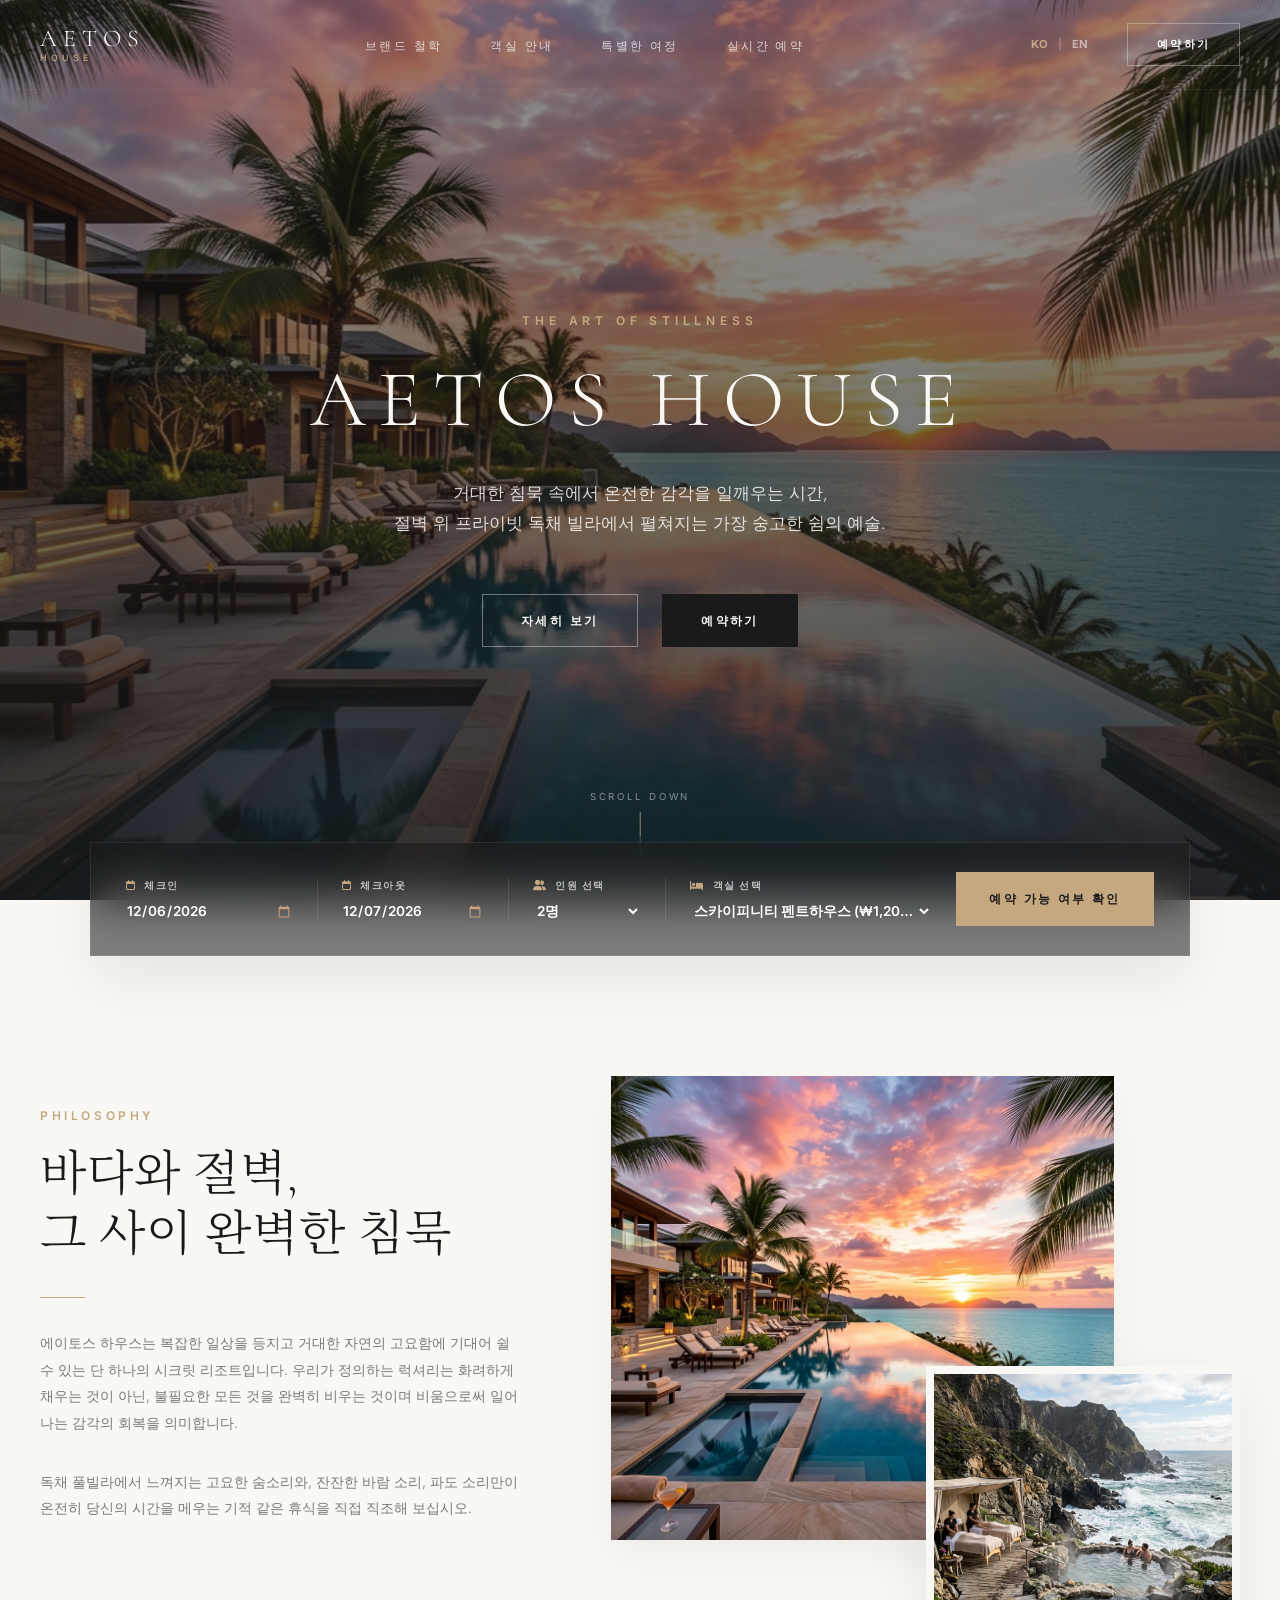
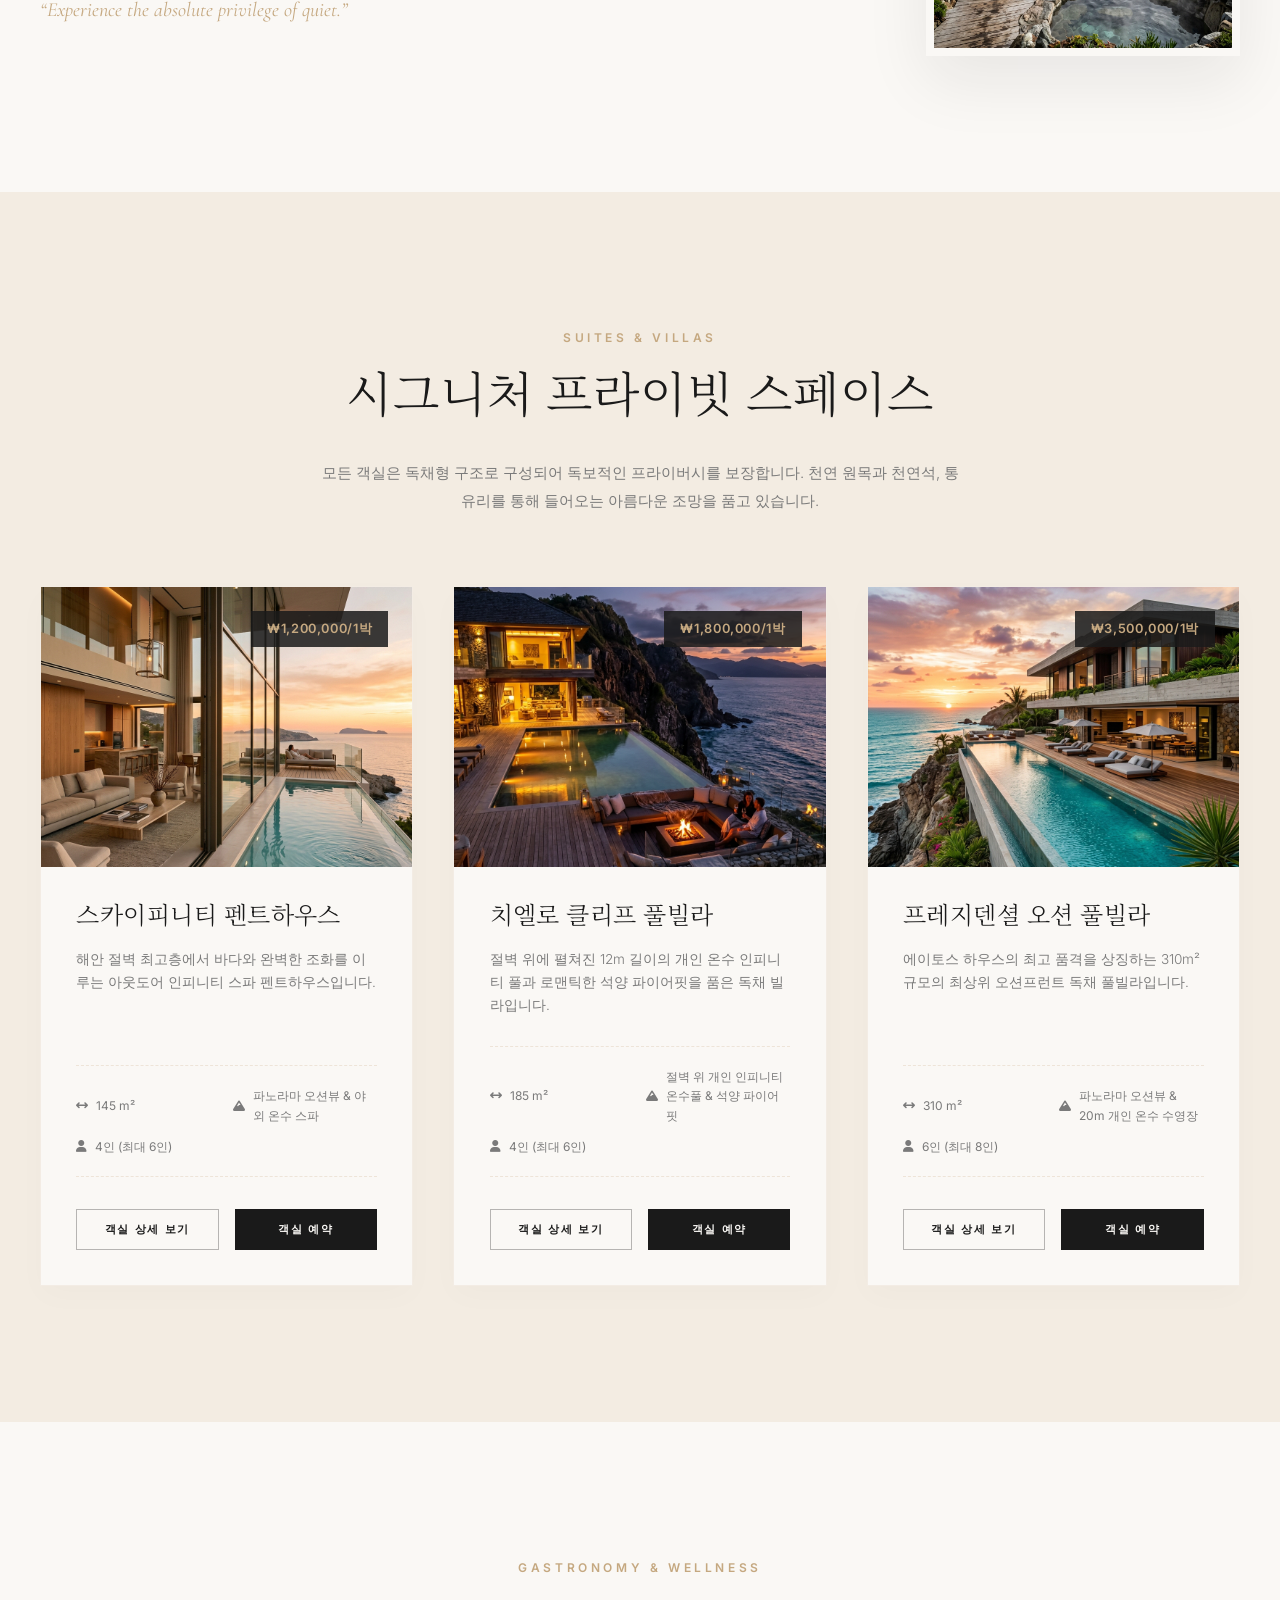
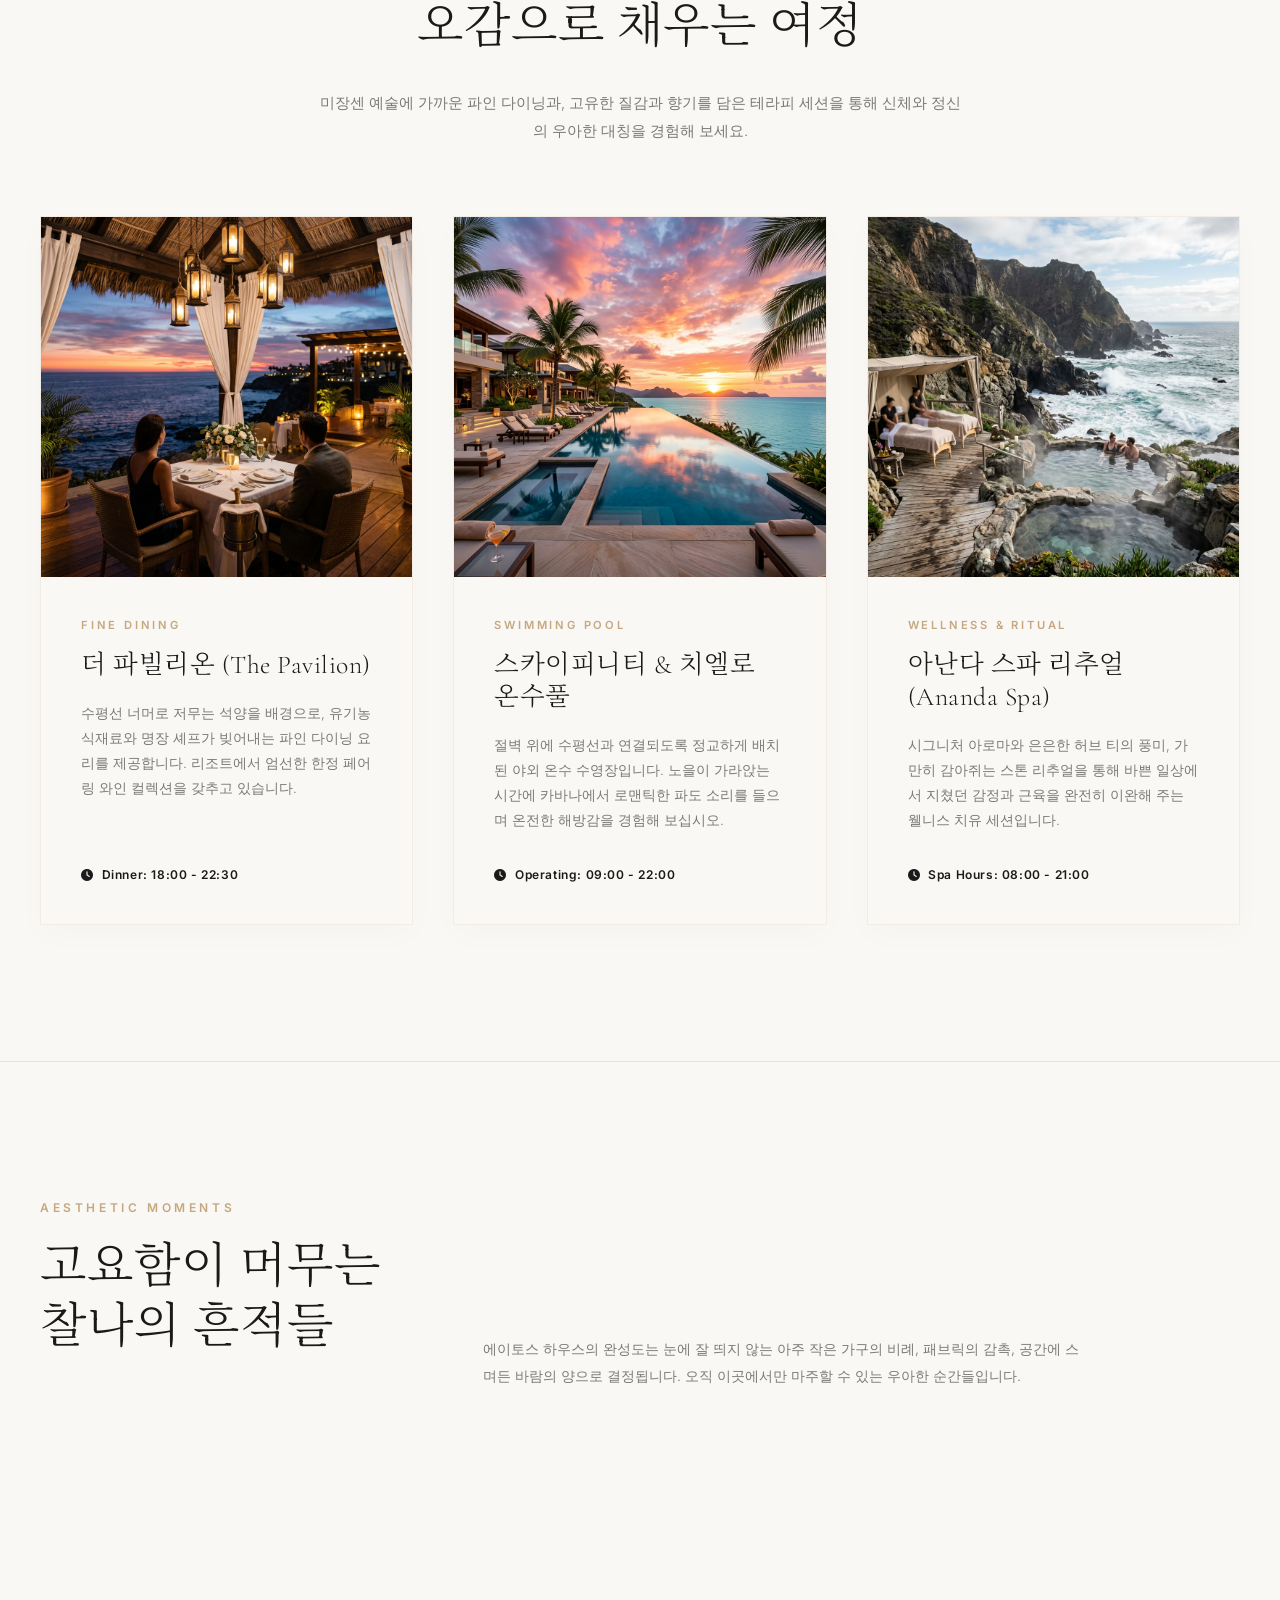
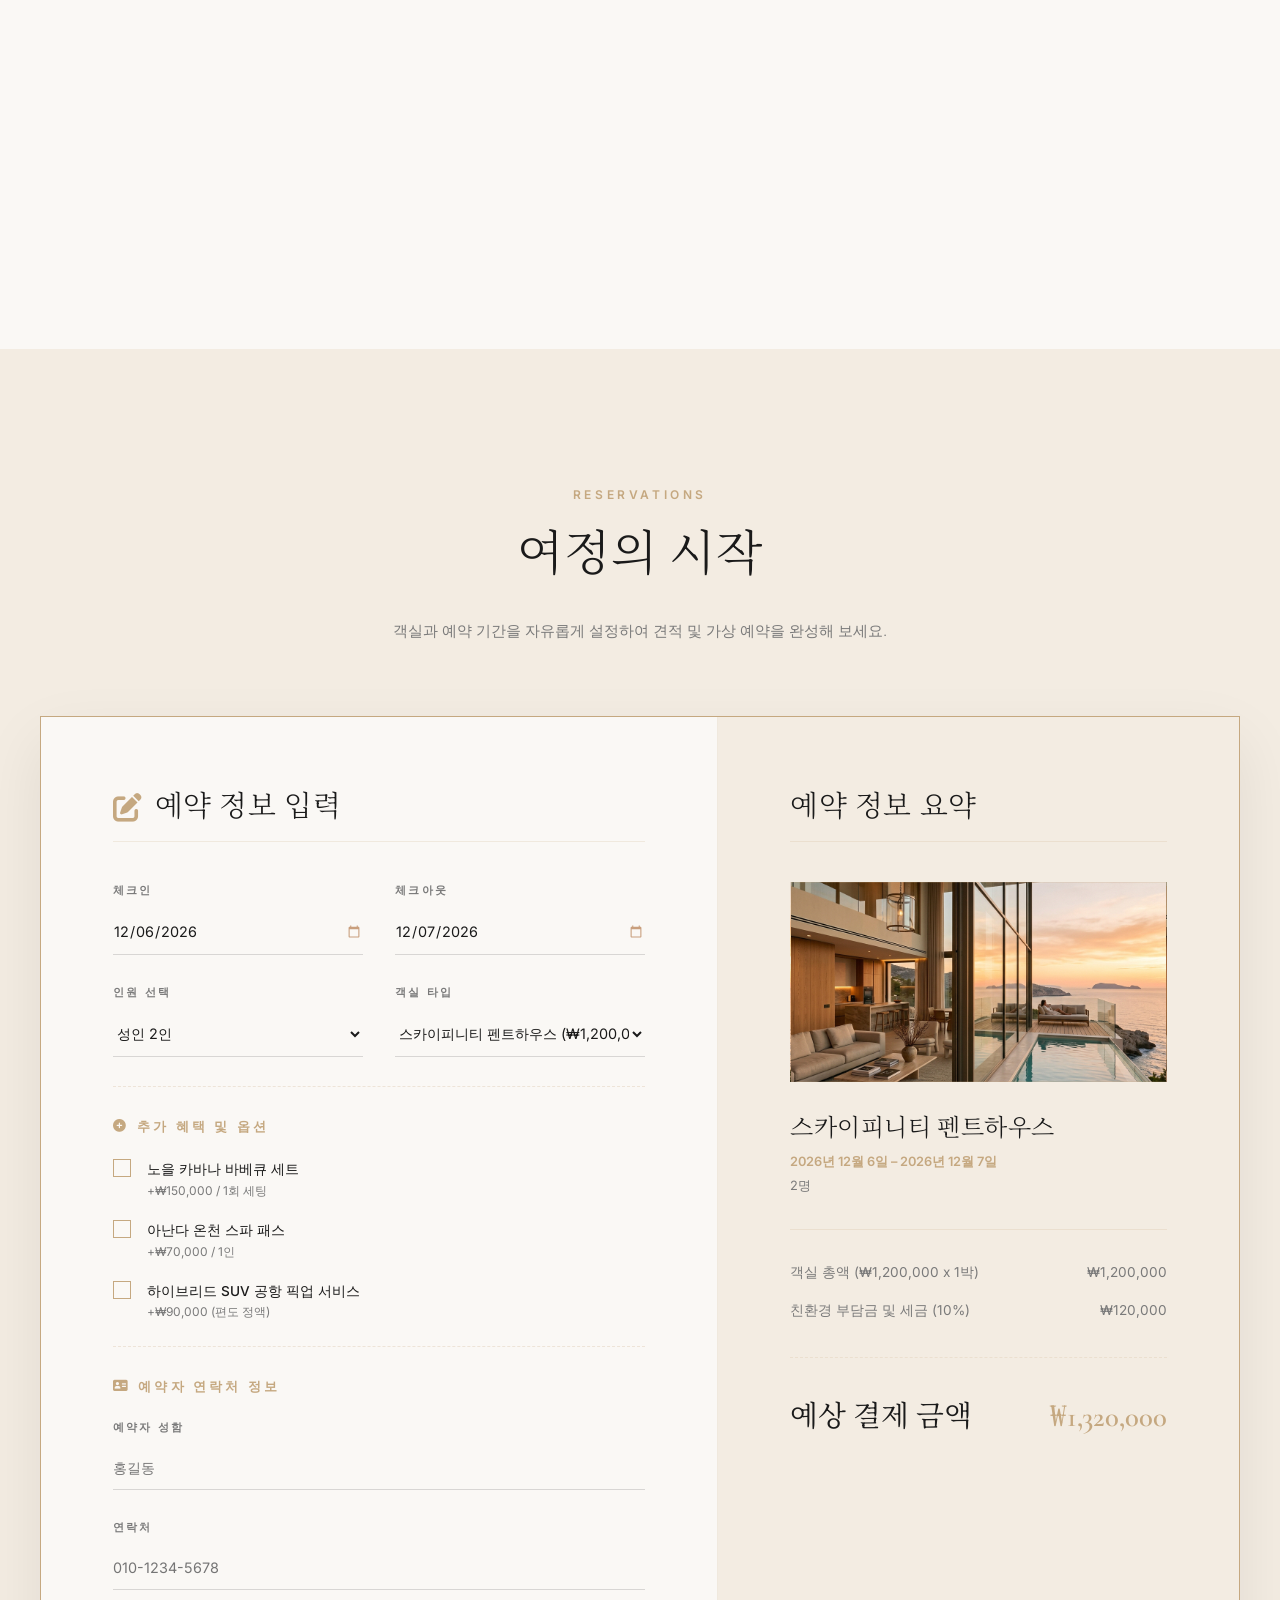
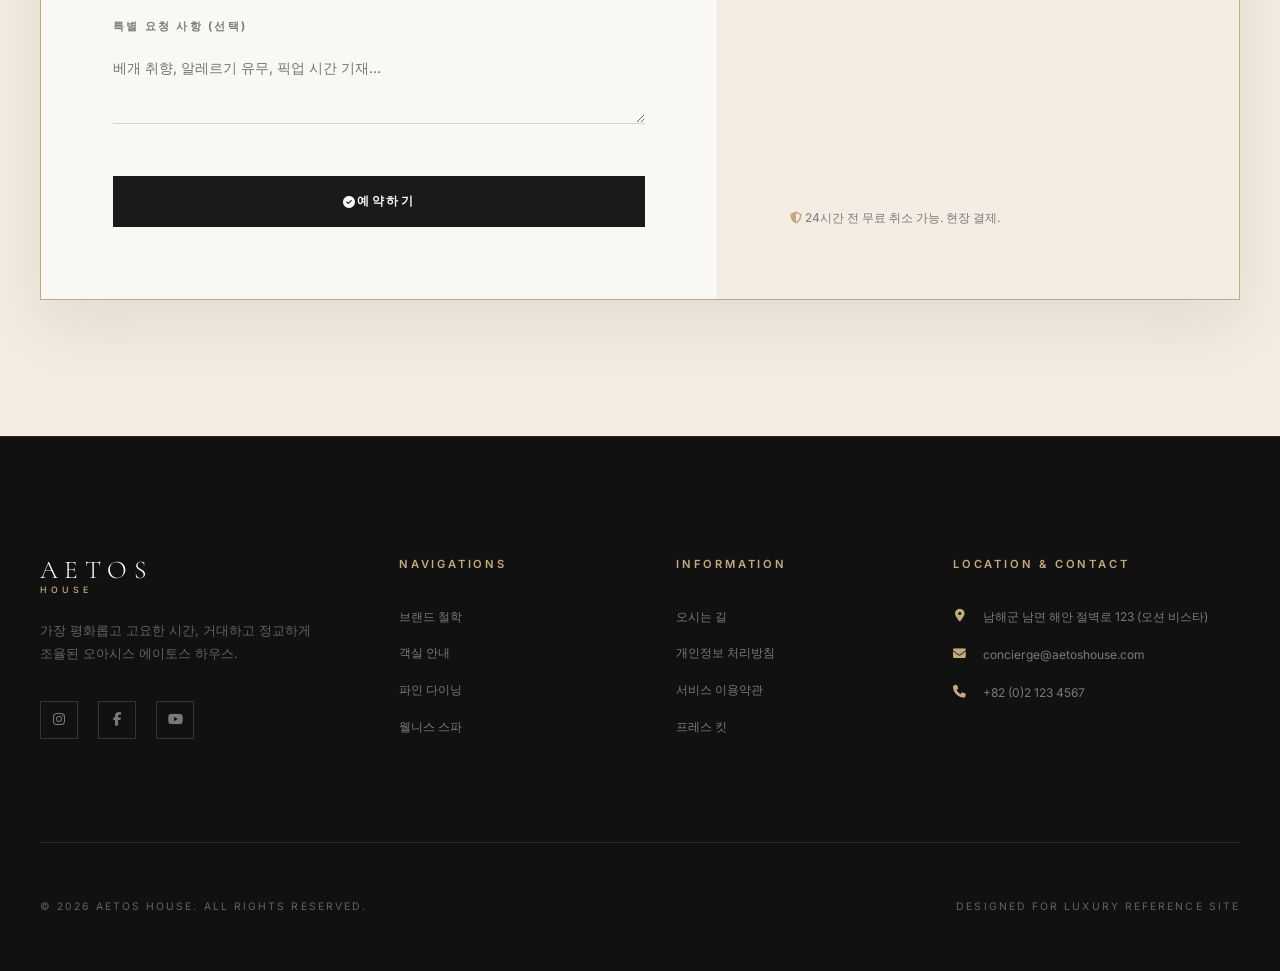
==== commit 2f9f089c: "fix: Remove custom mouse cursor to fix lag" ====
--- a/index.html
+++ b/index.html
@@ -27,9 +27,6 @@
     <link rel="stylesheet" href="styles.css">
 </head>
 <body class="bg-pearl text-charcoal font-sans overflow-x-hidden">
-    <!-- Custom cursor elements -->
-    <div class="custom-cursor" id="custom-cursor"></div>
-    <div class="custom-cursor-dot" id="custom-cursor-dot"></div>
     
     <!-- Floating Luxury Header (GNB) -->
     <header id="main-header" class="header">
--- a/styles.css
+++ b/styles.css
@@ -2047,84 +2047,6 @@
     transform: translateY(-100%);
 }
 
-/* Custom Cursor */
-@media (min-width: 1025px) {
-    body {
-        cursor: none;
-    }
-    a, button, select, input, textarea, .lang-btn, .discover-room-btn, .book-room-shortcut-btn, .checkmark {
-        cursor: none !important;
-    }
-    
-    .custom-cursor {
-        position: fixed;
-        top: 0;
-        left: 0;
-        width: 32px;
-        height: 32px;
-        border: 1px solid var(--color-gold);
-        border-radius: 50%;
-        pointer-events: none;
-        z-index: 9999;
-        transform: translate(-50%, -50%);
-        transition: width 0.3s ease, height 0.3s ease, background-color 0.3s ease, border-color 0.3s ease;
-        display: flex;
-        align-items: center;
-        justify-content: center;
-    }
-    
-    .custom-cursor-dot {
-        position: fixed;
-        top: 0;
-        left: 0;
-        width: 4px;
-        height: 4px;
-        background-color: var(--color-gold);
-        border-radius: 50%;
-        pointer-events: none;
-        z-index: 10000;
-        transform: translate(-50%, -50%);
-        transition: transform 0.1s ease;
-    }
-    
-    .custom-cursor.hover {
-        width: 55px;
-        height: 55px;
-        background-color: rgba(197, 168, 128, 0.08);
-        border-color: var(--color-gold);
-    }
-    
-    .custom-cursor.view-hover {
-        width: 85px;
-        height: 85px;
-        background-color: rgba(26, 26, 26, 0.9);
-        border-color: var(--color-gold);
-    }
-    
-    .custom-cursor::after {
-        content: '';
-        font-family: var(--font-sans);
-        font-size: 0.55rem;
-        font-weight: 700;
-        letter-spacing: 0.15em;
-        color: var(--color-gold);
-        text-transform: uppercase;
-        opacity: 0;
-        transition: opacity 0.25s ease;
-        white-space: nowrap;
-    }
-    
-    .custom-cursor.view-hover::after {
-        content: 'DISCOVER';
-        opacity: 1;
-    }
-}
-
-@media (max-width: 1024px) {
-    .custom-cursor, .custom-cursor-dot {
-        display: none !important;
-    }
-}
 
 /* Text Reveal Animation */
 .reveal-mask {
